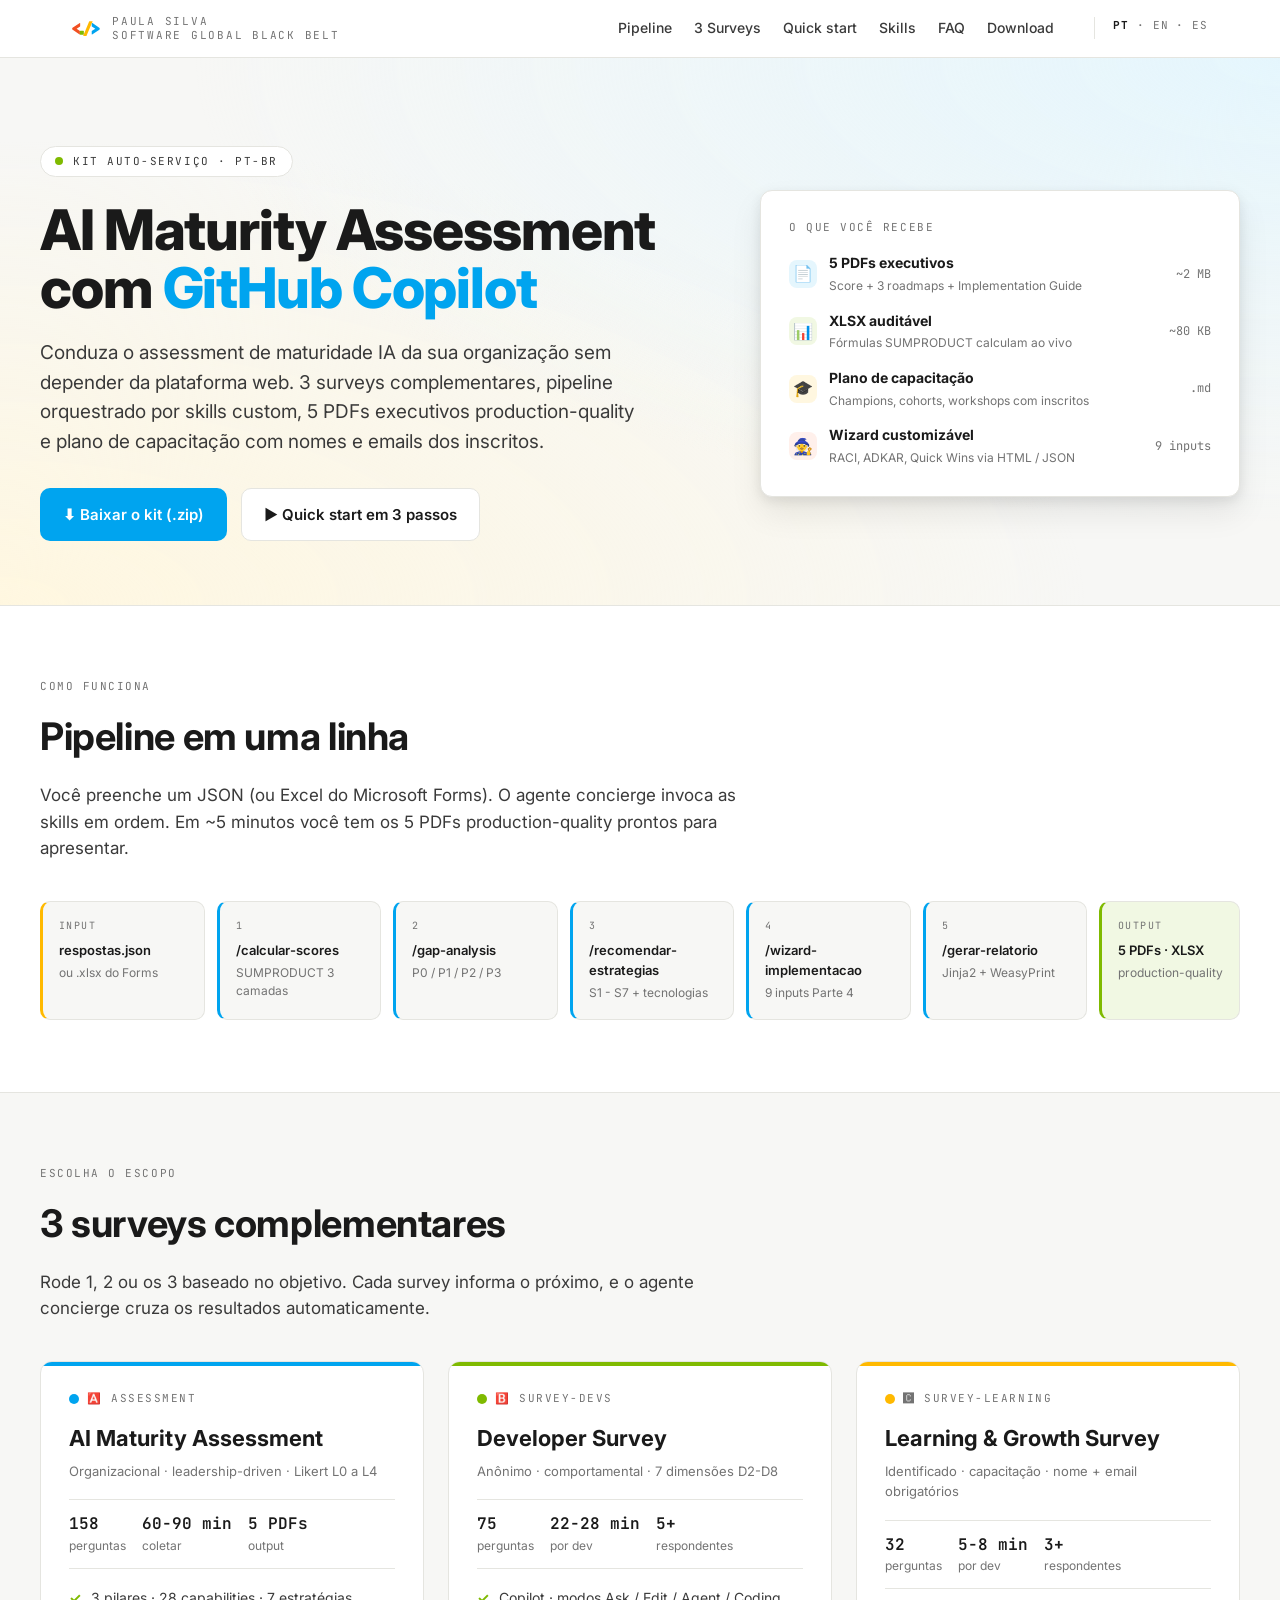
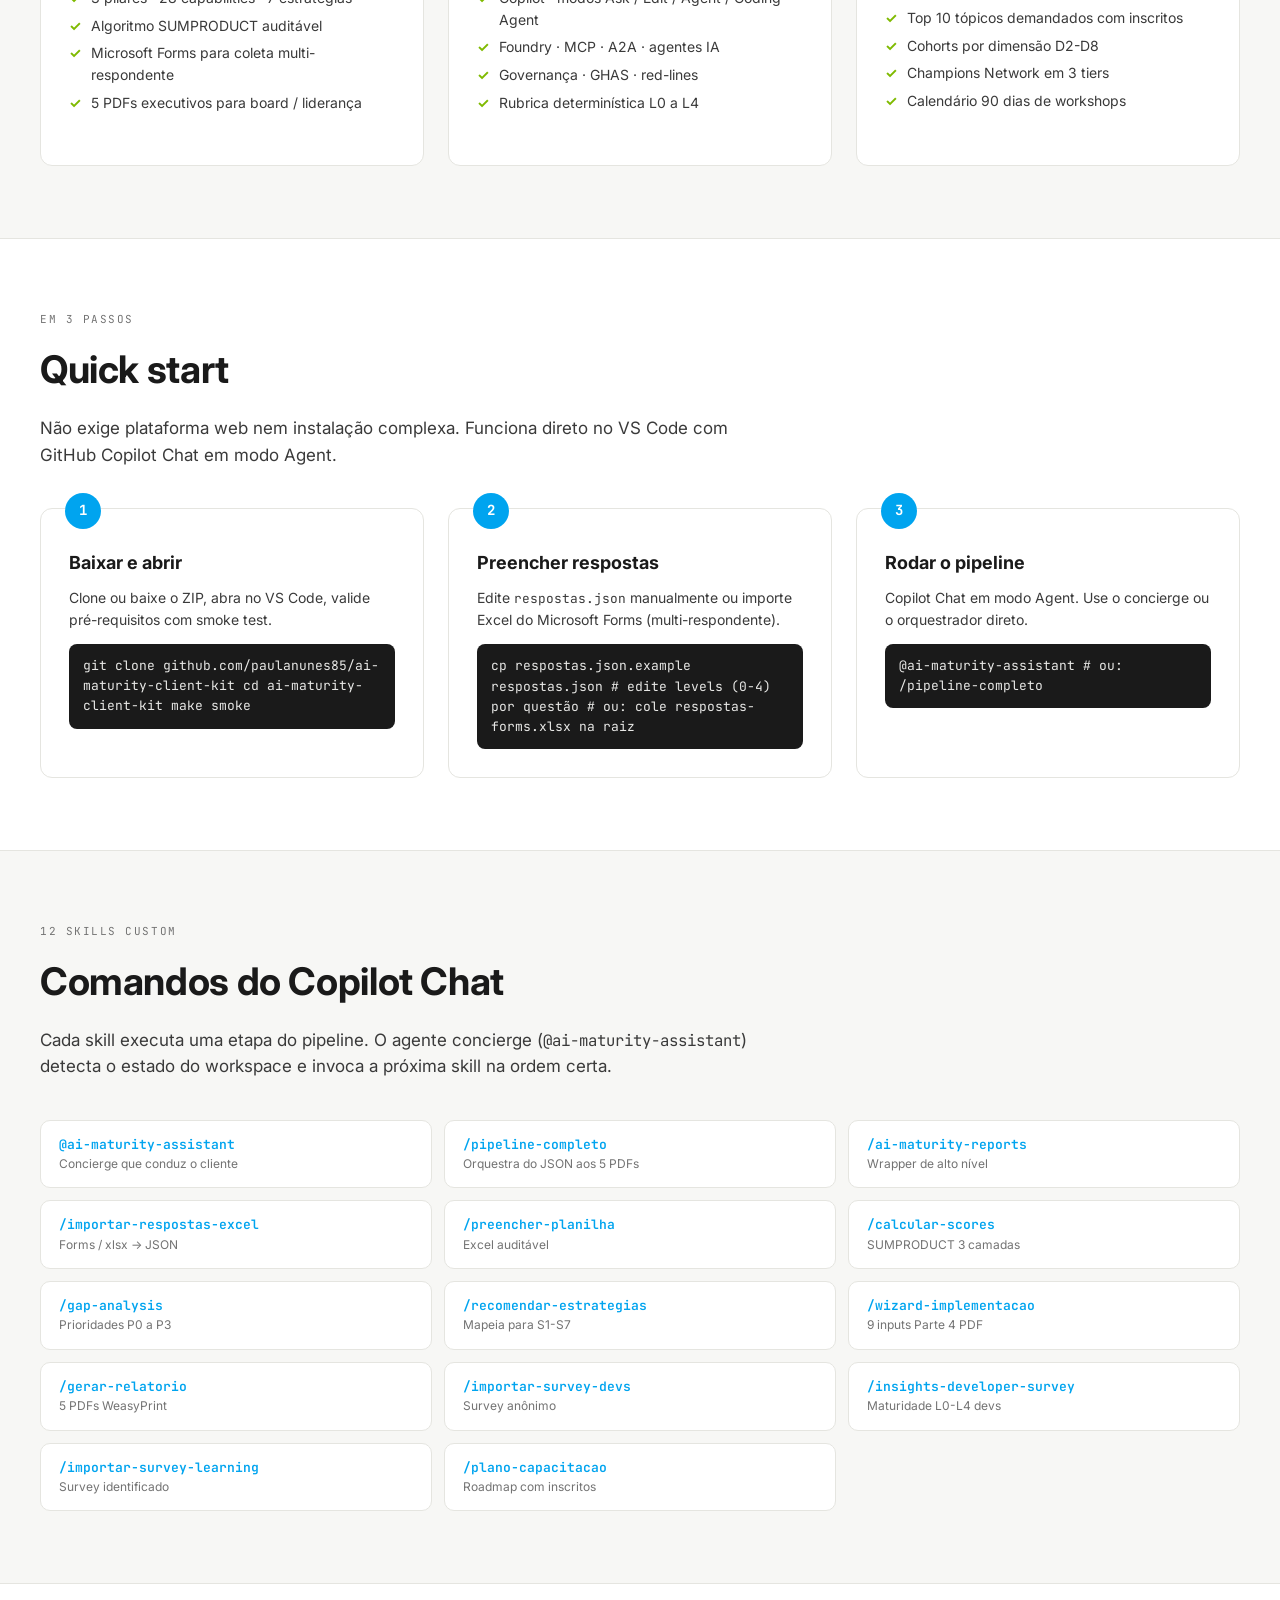
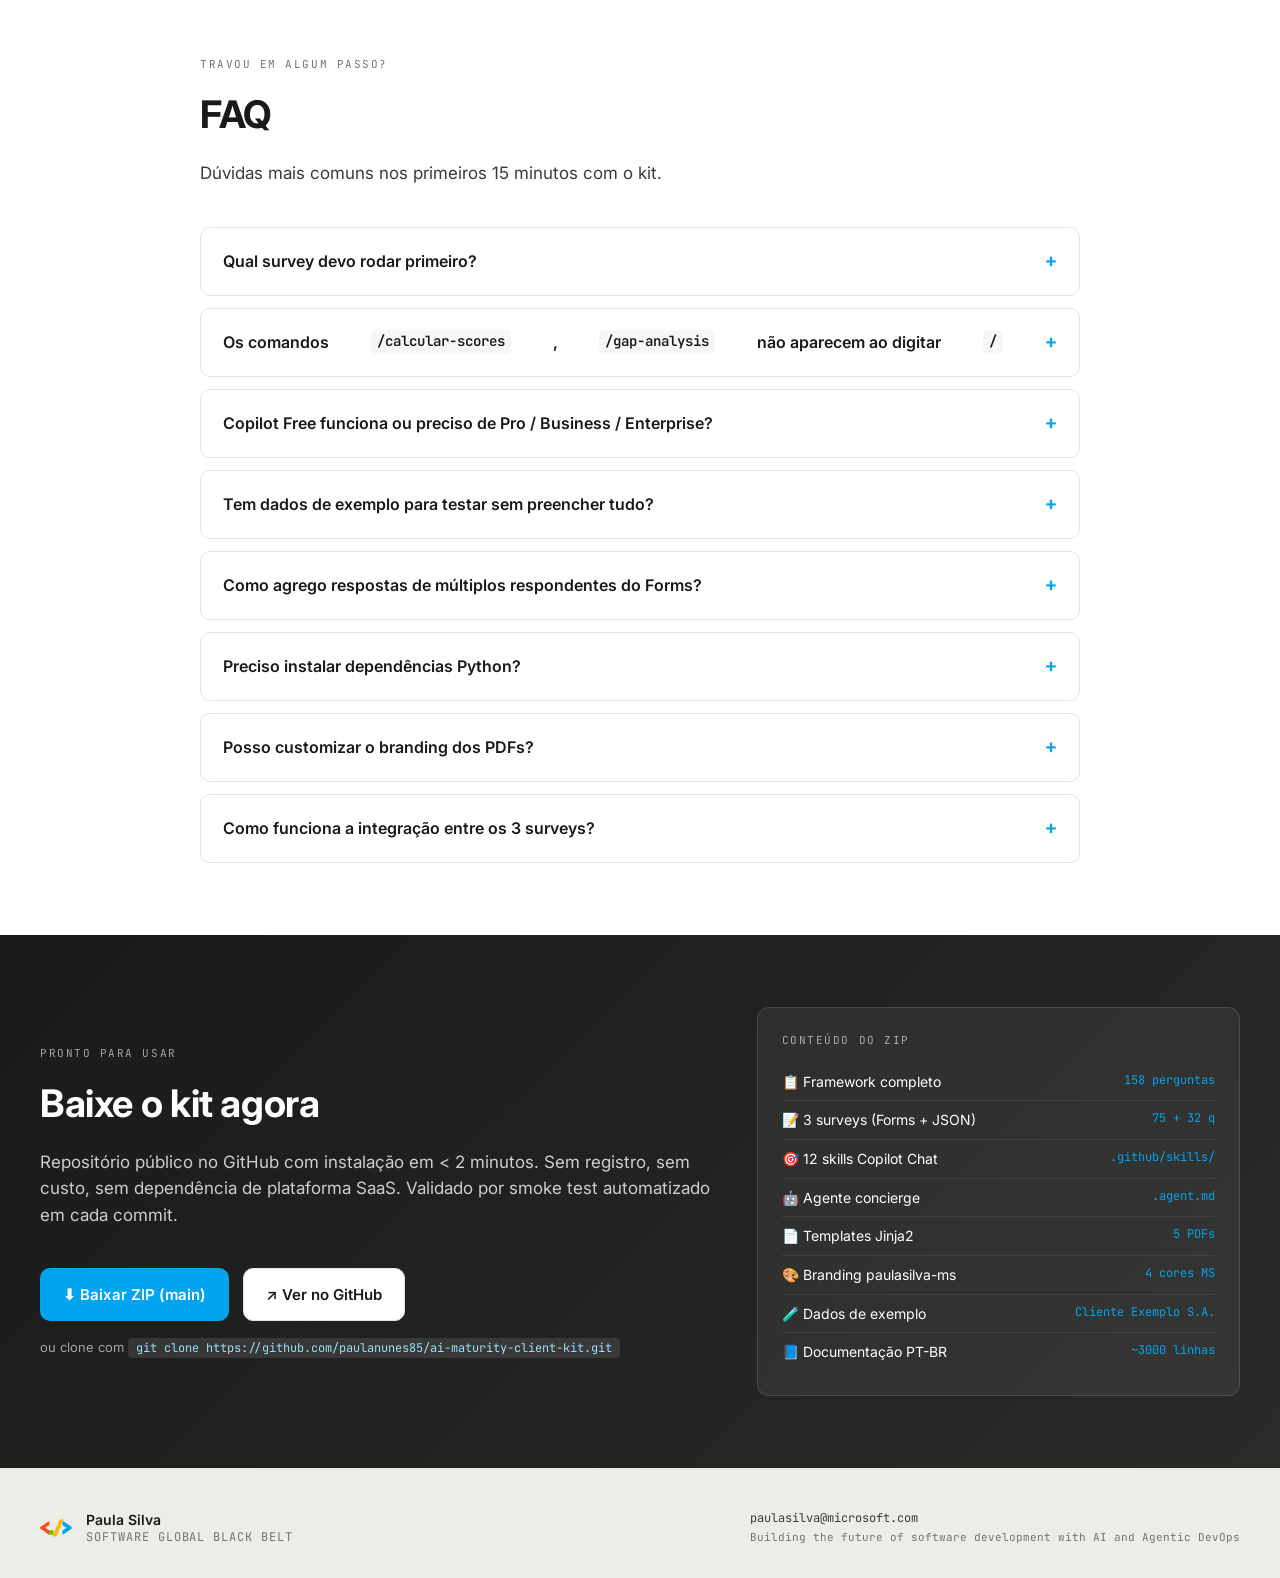
==== docs/index.html @ d25e6088 "feat(docs): add EN and ES translations of mini-site with language switcher" ====
<!DOCTYPE html>
<html lang="pt-BR">
<head>
<meta charset="UTF-8">
<meta name="viewport" content="width=device-width, initial-scale=1.0">
<title>Kit AI Maturity Assessment · Paula Silva</title>
<meta name="description" content="Kit auto-serviço para conduzir o AI Maturity Assessment com GitHub Copilot. 3 surveys complementares, 5 PDFs production-quality, plano de capacitação personalizado.">
<link rel="preconnect" href="https://fonts.googleapis.com">
<link rel="preconnect" href="https://fonts.gstatic.com" crossorigin>
<link href="https://fonts.googleapis.com/css2?family=Inter:wght@300;400;500;600;700;800;900&family=JetBrains+Mono:wght@400;500;600&display=swap" rel="stylesheet">
<link rel="stylesheet" href="styles.css">

<!-- Logo SVG for favicon (data URI) -->
<link rel="icon" type="image/svg+xml" href='data:image/svg+xml;utf8,<svg xmlns="http://www.w3.org/2000/svg" viewBox="0 0 1914 1062"><path fill="%23F25022" d="M532 131 L36 462 L13 497 L13 560 L23 582 L48 604 L521 923 L539 926 L539 699 L547 680 L314 530 L527 395 L551 371 L558 347 L558 155 L547 135 Z"/><path fill="%237FBA00" d="M551 681 L542 693 L540 700 L540 917 L546 930 L558 940 L571 943 L778 943 L788 941 L798 935 L809 910 L809 702 L807 694 L799 682 L784 674 L566 674 Z"/><path fill="%23FFB900" d="M1390 16 L1208 13 L1184 23 L1171 38 L768 1009 L768 1026 L778 1038 L957 1042 L975 1037 L995 1017 L1346 179 L1349 145 L1367 129 L1401 47 L1402 31 Z"/><path fill="%2300A4EF" d="M1369 131 L1350 149 L1349 355 L1354 369 L1385 399 L1592 528 L1373 667 L1354 688 L1349 703 L1349 907 L1361 924 L1377 926 L1871 595 L1893 563 L1894 501 L1885 477 L1863 456 L1398 142 Z"/></svg>'>
</head>
<body>

<!-- ============================ Chrome bar -->
<div class="chrome">
  <div class="chrome__inner">
    <div class="chrome__brand">
      <svg viewBox="0 0 1914 1062" xmlns="http://www.w3.org/2000/svg" role="img" aria-label="paulasilva">
        <title>paulasilva</title>
        <path fill="#F25022" d="M532 131 L36 462 L13 497 L13 560 L23 582 L48 604 L521 923 L539 926 L539 699 L547 680 L314 530 L527 395 L551 371 L558 347 L558 155 L547 135 Z"/>
        <path fill="#7FBA00" d="M551 681 L542 693 L540 700 L540 917 L546 930 L558 940 L571 943 L778 943 L788 941 L798 935 L809 910 L809 702 L807 694 L799 682 L784 674 L566 674 Z"/>
        <path fill="#FFB900" d="M1390 16 L1208 13 L1184 23 L1171 38 L768 1009 L768 1026 L778 1038 L957 1042 L975 1037 L995 1017 L1346 179 L1349 145 L1367 129 L1401 47 L1402 31 Z"/>
        <path fill="#00A4EF" d="M1369 131 L1350 149 L1349 355 L1354 369 L1385 399 L1592 528 L1373 667 L1354 688 L1349 703 L1349 907 L1361 924 L1377 926 L1871 595 L1893 563 L1894 501 L1885 477 L1863 456 L1398 142 Z"/>
      </svg>
      <div class="chrome__brand-text">
        Paula Silva<br>Software Global Black Belt
      </div>
    </div>
    <nav class="chrome__nav">
      <a href="#pipeline">Pipeline</a>
      <a href="#surveys">3 Surveys</a>
      <a href="#quickstart">Quick start</a>
      <a href="#skills">Skills</a>
      <a href="#faq">FAQ</a>
      <a href="#download">Download</a>
      <span class="chrome__lang">
        <strong>PT</strong> · <a href="en/">EN</a> · <a href="es/">ES</a>
      </span>
    </nav>
  </div>
</div>

<!-- ============================ Hero -->
<section class="hero">
  <div class="hero__inner">
    <div>
      <div class="hero__eyebrow">
        <span class="hero__eyebrow-dot"></span>
        Kit auto-serviço · PT-BR
      </div>
      <h1 class="hero__title">
        AI Maturity Assessment com <span class="accent">GitHub Copilot</span>
      </h1>
      <p class="hero__lede">
        Conduza o assessment de maturidade IA da sua organização sem depender da plataforma web.
        3 surveys complementares, pipeline orquestrado por skills custom, 5 PDFs executivos production-quality
        e plano de capacitação com nomes e emails dos inscritos.
      </p>
      <div class="hero__ctas">
        <a class="btn btn--primary" href="#download">
          ⬇ Baixar o kit (.zip)
        </a>
        <a class="btn btn--secondary" href="#quickstart">
          ▶ Quick start em 3 passos
        </a>
      </div>
    </div>

    <aside class="hero__card">
      <div class="hero__card-title">O que você recebe</div>
      <div class="hero__card-rows">
        <div class="hero__card-row">
          <div class="hero__card-icon hero__card-icon--blue">📄</div>
          <div><strong>5 PDFs executivos</strong><br><span style="color:var(--ink-3);font-size:12px">Score + 3 roadmaps + Implementation Guide</span></div>
          <span class="hero__card-num">~2 MB</span>
        </div>
        <div class="hero__card-row">
          <div class="hero__card-icon hero__card-icon--green">📊</div>
          <div><strong>XLSX auditável</strong><br><span style="color:var(--ink-3);font-size:12px">Fórmulas SUMPRODUCT calculam ao vivo</span></div>
          <span class="hero__card-num">~80 KB</span>
        </div>
        <div class="hero__card-row">
          <div class="hero__card-icon hero__card-icon--yellow">🎓</div>
          <div><strong>Plano de capacitação</strong><br><span style="color:var(--ink-3);font-size:12px">Champions, cohorts, workshops com inscritos</span></div>
          <span class="hero__card-num">.md</span>
        </div>
        <div class="hero__card-row">
          <div class="hero__card-icon hero__card-icon--red">🧙</div>
          <div><strong>Wizard customizável</strong><br><span style="color:var(--ink-3);font-size:12px">RACI, ADKAR, Quick Wins via HTML / JSON</span></div>
          <span class="hero__card-num">9 inputs</span>
        </div>
      </div>
    </aside>
  </div>
</section>

<!-- ============================ Pipeline -->
<section class="pipeline" id="pipeline">
  <div class="container">
    <div class="section__eyebrow">Como funciona</div>
    <h2 class="section__title">Pipeline em uma linha</h2>
    <p class="section__lede">
      Você preenche um JSON (ou Excel do Microsoft Forms). O agente concierge invoca as skills em ordem.
      Em ~5 minutos você tem os 5 PDFs production-quality prontos para apresentar.
    </p>
    <div class="pipeline__chain">
      <div class="pipe-step pipe-step--in">
        <div class="pipe-step__num">INPUT</div>
        <div class="pipe-step__name">respostas.json</div>
        <div class="pipe-step__hint">ou .xlsx do Forms</div>
      </div>
      <div class="pipe-step pipe-step--core">
        <div class="pipe-step__num">1</div>
        <div class="pipe-step__name">/calcular-scores</div>
        <div class="pipe-step__hint">SUMPRODUCT 3 camadas</div>
      </div>
      <div class="pipe-step pipe-step--core">
        <div class="pipe-step__num">2</div>
        <div class="pipe-step__name">/gap-analysis</div>
        <div class="pipe-step__hint">P0 / P1 / P2 / P3</div>
      </div>
      <div class="pipe-step pipe-step--core">
        <div class="pipe-step__num">3</div>
        <div class="pipe-step__name">/recomendar-estrategias</div>
        <div class="pipe-step__hint">S1 - S7 + tecnologias</div>
      </div>
      <div class="pipe-step pipe-step--core">
        <div class="pipe-step__num">4</div>
        <div class="pipe-step__name">/wizard-implementacao</div>
        <div class="pipe-step__hint">9 inputs Parte 4</div>
      </div>
      <div class="pipe-step pipe-step--core">
        <div class="pipe-step__num">5</div>
        <div class="pipe-step__name">/gerar-relatorio</div>
        <div class="pipe-step__hint">Jinja2 + WeasyPrint</div>
      </div>
      <div class="pipe-step pipe-step--out">
        <div class="pipe-step__num">OUTPUT</div>
        <div class="pipe-step__name">5 PDFs · XLSX</div>
        <div class="pipe-step__hint">production-quality</div>
      </div>
    </div>
  </div>
</section>

<!-- ============================ 3 Surveys -->
<section id="surveys">
  <div class="container">
    <div class="section__eyebrow">Escolha o escopo</div>
    <h2 class="section__title">3 surveys complementares</h2>
    <p class="section__lede">
      Rode 1, 2 ou os 3 baseado no objetivo. Cada survey informa o próximo,
      e o agente concierge cruza os resultados automaticamente.
    </p>
    <div class="cards">

      <article class="card card--a">
        <div class="card__badge"><span class="card__badge-dot"></span>🅰️ ASSESSMENT</div>
        <h3 class="card__title">AI Maturity Assessment</h3>
        <div class="card__subtitle">Organizacional · leadership-driven · Likert L0 a L4</div>
        <div class="card__meta">
          <div><strong>158</strong>perguntas</div>
          <div><strong>60-90 min</strong>coletar</div>
          <div><strong>5 PDFs</strong>output</div>
        </div>
        <ul class="card__list">
          <li>3 pilares · 28 capabilities · 7 estratégias</li>
          <li>Algoritmo SUMPRODUCT auditável</li>
          <li>Microsoft Forms para coleta multi-respondente</li>
          <li>5 PDFs executivos para board / liderança</li>
        </ul>
      </article>

      <article class="card card--b">
        <div class="card__badge"><span class="card__badge-dot"></span>🅱️ SURVEY-DEVS</div>
        <h3 class="card__title">Developer Survey</h3>
        <div class="card__subtitle">Anônimo · comportamental · 7 dimensões D2-D8</div>
        <div class="card__meta">
          <div><strong>75</strong>perguntas</div>
          <div><strong>22-28 min</strong>por dev</div>
          <div><strong>5+</strong>respondentes</div>
        </div>
        <ul class="card__list">
          <li>Copilot · modos Ask / Edit / Agent / Coding Agent</li>
          <li>Foundry · MCP · A2A · agentes IA</li>
          <li>Governança · GHAS · red-lines</li>
          <li>Rubrica determinística L0 a L4</li>
        </ul>
      </article>

      <article class="card card--c">
        <div class="card__badge"><span class="card__badge-dot"></span>🅲 SURVEY-LEARNING</div>
        <h3 class="card__title">Learning & Growth Survey</h3>
        <div class="card__subtitle">Identificado · capacitação · nome + email obrigatórios</div>
        <div class="card__meta">
          <div><strong>32</strong>perguntas</div>
          <div><strong>5-8 min</strong>por dev</div>
          <div><strong>3+</strong>respondentes</div>
        </div>
        <ul class="card__list">
          <li>Top 10 tópicos demandados com inscritos</li>
          <li>Cohorts por dimensão D2-D8</li>
          <li>Champions Network em 3 tiers</li>
          <li>Calendário 90 dias de workshops</li>
        </ul>
      </article>

    </div>
  </div>
</section>

<!-- ============================ Quick Start -->
<section id="quickstart" style="background: var(--paper); border-top: 1px solid var(--rule); border-bottom: 1px solid var(--rule);">
  <div class="container">
    <div class="section__eyebrow">Em 3 passos</div>
    <h2 class="section__title">Quick start</h2>
    <p class="section__lede">
      Não exige plataforma web nem instalação complexa. Funciona direto no VS Code com GitHub Copilot Chat em modo Agent.
    </p>
    <div class="steps">
      <div class="step">
        <div class="step__num">1</div>
        <h3 class="step__title">Baixar e abrir</h3>
        <p class="step__body">Clone ou baixe o ZIP, abra no VS Code, valide pré-requisitos com smoke test.</p>
        <code class="step__cmd">git clone github.com/paulanunes85/ai-maturity-client-kit
cd ai-maturity-client-kit
make smoke</code>
      </div>
      <div class="step">
        <div class="step__num">2</div>
        <h3 class="step__title">Preencher respostas</h3>
        <p class="step__body">Edite <code>respostas.json</code> manualmente ou importe Excel do Microsoft Forms (multi-respondente).</p>
        <code class="step__cmd">cp respostas.json.example respostas.json
# edite levels (0-4) por questão
# ou: cole respostas-forms.xlsx na raiz</code>
      </div>
      <div class="step">
        <div class="step__num">3</div>
        <h3 class="step__title">Rodar o pipeline</h3>
        <p class="step__body">Copilot Chat em modo Agent. Use o concierge ou o orquestrador direto.</p>
        <code class="step__cmd">@ai-maturity-assistant
# ou:
/pipeline-completo</code>
      </div>
    </div>
  </div>
</section>

<!-- ============================ Skills -->
<section id="skills">
  <div class="container">
    <div class="section__eyebrow">12 skills custom</div>
    <h2 class="section__title">Comandos do Copilot Chat</h2>
    <p class="section__lede">
      Cada skill executa uma etapa do pipeline. O agente concierge (<code>@ai-maturity-assistant</code>)
      detecta o estado do workspace e invoca a próxima skill na ordem certa.
    </p>
    <div class="skills-grid">
      <div class="skill-pill"><div><div class="skill-pill__cmd">@ai-maturity-assistant</div><div class="skill-pill__desc">Concierge que conduz o cliente</div></div></div>
      <div class="skill-pill"><div><div class="skill-pill__cmd">/pipeline-completo</div><div class="skill-pill__desc">Orquestra do JSON aos 5 PDFs</div></div></div>
      <div class="skill-pill"><div><div class="skill-pill__cmd">/ai-maturity-reports</div><div class="skill-pill__desc">Wrapper de alto nível</div></div></div>
      <div class="skill-pill"><div><div class="skill-pill__cmd">/importar-respostas-excel</div><div class="skill-pill__desc">Forms / xlsx → JSON</div></div></div>
      <div class="skill-pill"><div><div class="skill-pill__cmd">/preencher-planilha</div><div class="skill-pill__desc">Excel auditável</div></div></div>
      <div class="skill-pill"><div><div class="skill-pill__cmd">/calcular-scores</div><div class="skill-pill__desc">SUMPRODUCT 3 camadas</div></div></div>
      <div class="skill-pill"><div><div class="skill-pill__cmd">/gap-analysis</div><div class="skill-pill__desc">Prioridades P0 a P3</div></div></div>
      <div class="skill-pill"><div><div class="skill-pill__cmd">/recomendar-estrategias</div><div class="skill-pill__desc">Mapeia para S1-S7</div></div></div>
      <div class="skill-pill"><div><div class="skill-pill__cmd">/wizard-implementacao</div><div class="skill-pill__desc">9 inputs Parte 4 PDF</div></div></div>
      <div class="skill-pill"><div><div class="skill-pill__cmd">/gerar-relatorio</div><div class="skill-pill__desc">5 PDFs WeasyPrint</div></div></div>
      <div class="skill-pill"><div><div class="skill-pill__cmd">/importar-survey-devs</div><div class="skill-pill__desc">Survey anônimo</div></div></div>
      <div class="skill-pill"><div><div class="skill-pill__cmd">/insights-developer-survey</div><div class="skill-pill__desc">Maturidade L0-L4 devs</div></div></div>
      <div class="skill-pill"><div><div class="skill-pill__cmd">/importar-survey-learning</div><div class="skill-pill__desc">Survey identificado</div></div></div>
      <div class="skill-pill"><div><div class="skill-pill__cmd">/plano-capacitacao</div><div class="skill-pill__desc">Roadmap com inscritos</div></div></div>
    </div>
  </div>
</section>

<!-- ============================ FAQ -->
<section id="faq" style="background: var(--paper); border-top: 1px solid var(--rule);">
  <div class="container" style="max-width: 880px;">
    <div class="section__eyebrow">Travou em algum passo?</div>
    <h2 class="section__title">FAQ</h2>
    <p class="section__lede">Dúvidas mais comuns nos primeiros 15 minutos com o kit.</p>
    <div class="faq">

      <details class="faq__item">
        <summary>Qual survey devo rodar primeiro?</summary>
        <p>Para consultoria séria, rode os 3 nessa ordem: <strong>Developer Survey</strong> (anônimo) → <strong>Learning Survey</strong> (identificado) → <strong>Assessment principal</strong> (liderança avalia informada). Para baseline rápido apenas do board, rode só o Assessment principal. O agente <code>@ai-maturity-assistant</code> te guia na escolha.</p>
      </details>

      <details class="faq__item">
        <summary>Os comandos <code>/calcular-scores</code>, <code>/gap-analysis</code> não aparecem ao digitar <code>/</code></summary>
        <p>Copilot Chat precisa estar em <strong>modo Agent</strong>. Clique no dropdown ao lado do ícone do Copilot e escolha <strong>Agent</strong>. Se ainda não aparecer, recarregue a janela do VS Code (<code>Cmd/Ctrl+Shift+P</code> → "Developer: Reload Window").</p>
      </details>

      <details class="faq__item">
        <summary>Copilot Free funciona ou preciso de Pro / Business / Enterprise?</summary>
        <p>Skills custom funcionam no Free com limites de mensagens. Para o fluxo completo (158 perguntas + 5 PDFs + cross-survey) recomendamos <strong>Copilot Pro, Business ou Enterprise</strong>. Confirme com sua org se há restrições de skills custom em planos enterprise.</p>
      </details>

      <details class="faq__item">
        <summary>Tem dados de exemplo para testar sem preencher tudo?</summary>
        <p>Sim. O kit vem com <code>respostas.json.example</code> (Cliente Exemplo S.A., 46 respostas mockadas) e respondentes mock para os 2 surveys. Rode <code>cp respostas.json.example respostas.json</code> e depois <code>/pipeline-completo</code> para ver o output completo em ~3 minutos.</p>
      </details>

      <details class="faq__item">
        <summary>Como agrego respostas de múltiplos respondentes do Forms?</summary>
        <p>A skill <code>/importar-respostas-excel</code> faz <strong>média automática</strong> por questão quando o Excel tem múltiplas linhas. Mesmo comportamento da plataforma web. Mínimo recomendado: 3 respondentes para o assessment principal, 5 para o Developer Survey.</p>
      </details>

      <details class="faq__item">
        <summary>Preciso instalar dependências Python?</summary>
        <p>Sim, apenas 3: <code>jinja2</code>, <code>weasyprint</code> e <code>openpyxl</code>. Rode <code>make install-deps</code> ou <code>pip install jinja2 weasyprint openpyxl</code>. No macOS o WeasyPrint precisa de <code>brew install pango</code>; no Linux/WSL, do pacote <code>libpango-1.0-0</code>.</p>
      </details>

      <details class="faq__item">
        <summary>Posso customizar o branding dos PDFs?</summary>
        <p>O kit usa a identidade <strong>paulasilva-ms</strong> (paleta Microsoft 4 cores). Para customizar: edite <code>relatorios/scripts/branding.py</code> com suas constantes (cor primária, autor, contato, tagline) e re-renderize. Os 5 templates Jinja2 em <code>relatorios/templates/</code> consomem essas variáveis automaticamente.</p>
      </details>

      <details class="faq__item">
        <summary>Como funciona a integração entre os 3 surveys?</summary>
        <p>Cada survey output alimenta o próximo: o <strong>Learning Survey</strong> gera um plano que o <strong>wizard auto-fill (modo D)</strong> usa para popular 6 dos 9 inputs do Implementation Guide. O <strong>Developer Survey</strong> calcula maturidade real por dimensão, que pode ser cruzada com a maturidade declarada da liderança no PDF de Score Justification.</p>
      </details>

    </div>
  </div>
</section>

<!-- ============================ Download -->
<section class="download" id="download">
  <div class="container">
    <div class="download__inner">
      <div>
        <div class="section__eyebrow">Pronto para usar</div>
        <h2 class="section__title">Baixe o kit agora</h2>
        <p class="section__lede">
          Repositório público no GitHub com instalação em &lt; 2 minutos. Sem registro, sem custo,
          sem dependência de plataforma SaaS. Validado por smoke test automatizado em cada commit.
        </p>
        <div class="download__cta">
          <a class="btn btn--primary" href="https://github.com/paulanunes85/ai-maturity-client-kit/archive/refs/heads/main.zip">
            ⬇ Baixar ZIP (main)
          </a>
          <a class="btn btn--secondary" href="https://github.com/paulanunes85/ai-maturity-client-kit" style="margin-left: 10px;">
            ↗ Ver no GitHub
          </a>
        </div>
        <p class="download__hint">
          ou clone com <code style="background:rgba(255,255,255,0.1);padding:2px 8px;border-radius:4px;color:#9adfff">git clone https://github.com/paulanunes85/ai-maturity-client-kit.git</code>
        </p>
      </div>

      <div class="download__panel">
        <div class="download__panel-title">Conteúdo do ZIP</div>
        <ul>
          <li>📋 Framework completo<code>158 perguntas</code></li>
          <li>📝 3 surveys (Forms + JSON)<code>75 + 32 q</code></li>
          <li>🎯 12 skills Copilot Chat<code>.github/skills/</code></li>
          <li>🤖 Agente concierge<code>.agent.md</code></li>
          <li>📄 Templates Jinja2<code>5 PDFs</code></li>
          <li>🎨 Branding paulasilva-ms<code>4 cores MS</code></li>
          <li>🧪 Dados de exemplo<code>Cliente Exemplo S.A.</code></li>
          <li>📘 Documentação PT-BR<code>~3000 linhas</code></li>
        </ul>
      </div>
    </div>
  </div>
</section>

<!-- ============================ Footer -->
<footer class="footer">
  <div class="footer__inner">
    <div class="footer__sig">
      <svg viewBox="0 0 1914 1062" xmlns="http://www.w3.org/2000/svg">
        <path fill="#F25022" d="M532 131 L36 462 L13 497 L13 560 L23 582 L48 604 L521 923 L539 926 L539 699 L547 680 L314 530 L527 395 L551 371 L558 347 L558 155 L547 135 Z"/>
        <path fill="#7FBA00" d="M551 681 L542 693 L540 700 L540 917 L546 930 L558 940 L571 943 L778 943 L788 941 L798 935 L809 910 L809 702 L807 694 L799 682 L784 674 L566 674 Z"/>
        <path fill="#FFB900" d="M1390 16 L1208 13 L1184 23 L1171 38 L768 1009 L768 1026 L778 1038 L957 1042 L975 1037 L995 1017 L1346 179 L1349 145 L1367 129 L1401 47 L1402 31 Z"/>
        <path fill="#00A4EF" d="M1369 131 L1350 149 L1349 355 L1354 369 L1385 399 L1592 528 L1373 667 L1354 688 L1349 703 L1349 907 L1361 924 L1377 926 L1871 595 L1893 563 L1894 501 L1885 477 L1863 456 L1398 142 Z"/>
      </svg>
      <div class="footer__sig-text">
        <div class="footer__sig-name">Paula Silva</div>
        <div class="footer__sig-role">Software Global Black Belt</div>
      </div>
    </div>
    <div class="footer__contact">
      <a href="mailto:paulasilva@microsoft.com">paulasilva@microsoft.com</a><br>
      <span style="font-size:11px">Building the future of software development with AI and Agentic DevOps</span>
    </div>
  </div>
</footer>

</body>
</html>
---- docs/styles.css ----
/* ============================================================
   Mini-site do Kit AI Maturity Assessment
   Identidade visual paulasilva-ms (Microsoft 4-color palette)
   ============================================================ */

:root {
  /* Microsoft logo palette */
  --c-red:    #F25022;
  --c-green:  #7FBA00;
  --c-blue:   #00A4EF;
  --c-yellow: #FFB900;

  --c-red-50:    #FFF0EB;
  --c-green-50:  #F1F8E3;
  --c-blue-50:   #E5F6FD;
  --c-yellow-50: #FFF7E0;

  /* Neutrals */
  --ink:    #1A1A1A;
  --ink-2:  #3A3A3A;
  --ink-3:  #737373;
  --paper:  #FFFFFF;
  --bg:     #F7F7F5;
  --bg-alt: #ECECE8;
  --rule:   #E5E5E0;

  --font-sans: 'Inter', -apple-system, BlinkMacSystemFont, Helvetica, sans-serif;
  --font-mono: 'JetBrains Mono', ui-monospace, SFMono-Regular, Menlo, monospace;

  --radius: 12px;
  --shadow: 0 1px 3px rgba(0,0,0,0.06), 0 4px 16px rgba(0,0,0,0.05);
  --shadow-lg: 0 4px 12px rgba(0,0,0,0.08), 0 16px 32px rgba(0,0,0,0.08);
}

@media (prefers-color-scheme: dark) {
  :root {
    --ink:    #F0F0F0;
    --ink-2:  #C7C7C2;
    --ink-3:  #A8A8A4;
    --paper:  #1C1C1A;
    --bg:     #141414;
    --bg-alt: #242420;
    --rule:   #2E2E2A;
  }
}

* { box-sizing: border-box; margin: 0; padding: 0; }

html { scroll-behavior: smooth; }

body {
  font-family: var(--font-sans);
  font-size: 16px;
  line-height: 1.55;
  color: var(--ink);
  background: var(--bg);
  -webkit-font-smoothing: antialiased;
}

a {
  color: var(--c-blue);
  text-decoration: none;
  transition: color 0.15s;
}
a:hover { color: var(--ink); }

code, pre {
  font-family: var(--font-mono);
  font-size: 0.92em;
}

/* ================================ Chrome bar */
.chrome {
  position: sticky;
  top: 0;
  z-index: 50;
  background: rgba(255,255,255,0.92);
  backdrop-filter: saturate(180%) blur(12px);
  -webkit-backdrop-filter: saturate(180%) blur(12px);
  border-bottom: 1px solid var(--rule);
}
@media (prefers-color-scheme: dark) {
  .chrome { background: rgba(28,28,26,0.92); }
}

.chrome__inner {
  max-width: 1200px;
  margin: 0 auto;
  padding: 14px 32px;
  display: flex;
  align-items: center;
  gap: 24px;
}

.chrome__brand {
  display: flex;
  align-items: center;
  gap: 12px;
}
.chrome__brand svg { width: 28px; height: auto; flex-shrink: 0; }
.chrome__brand-text {
  font-family: var(--font-mono);
  font-size: 11px;
  letter-spacing: 0.16em;
  text-transform: uppercase;
  color: var(--ink-3);
  line-height: 1.3;
}

.chrome__nav {
  margin-left: auto;
  display: flex;
  gap: 22px;
  font-size: 14px;
  font-weight: 500;
}
.chrome__nav a {
  color: var(--ink-2);
}
.chrome__nav a:hover { color: var(--c-blue); }

.chrome__lang {
  margin-left: 18px;
  padding-left: 18px;
  border-left: 1px solid var(--rule);
  font-family: var(--font-mono);
  font-size: 11px;
  letter-spacing: 0.08em;
  color: var(--ink-3);
}
.chrome__lang strong { color: var(--ink); font-weight: 700; }
.chrome__lang a { color: var(--ink-3); font-weight: 400; }
.chrome__lang a:hover { color: var(--c-blue); }

@media (max-width: 720px) {
  .chrome__nav { display: none; }
  .chrome__brand-text { font-size: 10px; }
}

/* ================================ Hero */
.hero {
  padding: 88px 32px 64px;
  background: radial-gradient(ellipse at top right, var(--c-blue-50) 0%, transparent 60%),
              radial-gradient(ellipse at bottom left, var(--c-yellow-50) 0%, transparent 60%),
              var(--bg);
}
.hero__inner {
  max-width: 1200px;
  margin: 0 auto;
  display: grid;
  grid-template-columns: 1.4fr 1fr;
  gap: 48px;
  align-items: center;
}
@media (max-width: 900px) {
  .hero__inner { grid-template-columns: 1fr; gap: 32px; }
  .hero { padding: 48px 24px 40px; }
}

.hero__eyebrow {
  display: inline-flex;
  align-items: center;
  gap: 10px;
  padding: 6px 14px;
  border-radius: 999px;
  background: var(--paper);
  border: 1px solid var(--rule);
  font-family: var(--font-mono);
  font-size: 11px;
  letter-spacing: 0.14em;
  text-transform: uppercase;
  color: var(--ink-2);
  margin-bottom: 24px;
}
.hero__eyebrow-dot {
  width: 8px; height: 8px; border-radius: 50%;
  background: var(--c-green);
}

.hero__title {
  font-size: clamp(34px, 5vw, 56px);
  font-weight: 800;
  line-height: 1.05;
  letter-spacing: -0.02em;
  margin-bottom: 20px;
}
.hero__title .accent { color: var(--c-blue); }

.hero__lede {
  font-size: 19px;
  line-height: 1.55;
  color: var(--ink-2);
  margin-bottom: 32px;
  max-width: 600px;
}

.hero__ctas { display: flex; gap: 14px; flex-wrap: wrap; }

.btn {
  display: inline-flex;
  align-items: center;
  gap: 10px;
  padding: 14px 22px;
  border-radius: 10px;
  font-weight: 600;
  font-size: 15px;
  border: 1px solid transparent;
  cursor: pointer;
  transition: transform 0.12s, box-shadow 0.12s;
  text-decoration: none;
}
.btn:hover { transform: translateY(-1px); box-shadow: var(--shadow); }
.btn--primary {
  background: var(--c-blue);
  color: white;
}
.btn--primary:hover { background: var(--ink); color: white; }
.btn--secondary {
  background: var(--paper);
  color: var(--ink);
  border-color: var(--rule);
}
.btn--secondary:hover { color: var(--c-blue); }

.hero__card {
  background: var(--paper);
  border: 1px solid var(--rule);
  border-radius: var(--radius);
  padding: 28px;
  box-shadow: var(--shadow-lg);
}
.hero__card-title {
  font-family: var(--font-mono);
  font-size: 11px;
  letter-spacing: 0.14em;
  text-transform: uppercase;
  color: var(--ink-3);
  margin-bottom: 16px;
}
.hero__card-rows { display: grid; gap: 14px; }
.hero__card-row {
  display: grid;
  grid-template-columns: 28px 1fr auto;
  align-items: center;
  gap: 12px;
  font-size: 14px;
}
.hero__card-icon {
  width: 28px; height: 28px;
  display: grid; place-items: center;
  border-radius: 8px;
  font-size: 16px;
  background: var(--bg);
}
.hero__card-icon--blue   { background: var(--c-blue-50); }
.hero__card-icon--green  { background: var(--c-green-50); }
.hero__card-icon--yellow { background: var(--c-yellow-50); }
.hero__card-icon--red    { background: var(--c-red-50); }
.hero__card-num {
  font-family: var(--font-mono);
  color: var(--ink-3);
  font-size: 12px;
}

/* ================================ Sections */
section { padding: 72px 32px; }
@media (max-width: 720px) { section { padding: 48px 20px; } }

.container { max-width: 1200px; margin: 0 auto; }

.section__eyebrow {
  font-family: var(--font-mono);
  font-size: 11px;
  letter-spacing: 0.14em;
  text-transform: uppercase;
  color: var(--ink-3);
  margin-bottom: 12px;
}
.section__title {
  font-size: clamp(28px, 3.5vw, 38px);
  font-weight: 700;
  letter-spacing: -0.01em;
  margin-bottom: 16px;
}
.section__lede {
  font-size: 17px;
  color: var(--ink-2);
  max-width: 720px;
  margin-bottom: 40px;
}

/* ================================ Pipeline */
.pipeline {
  background: var(--paper);
  border-top: 1px solid var(--rule);
  border-bottom: 1px solid var(--rule);
}
.pipeline__chain {
  display: grid;
  grid-template-columns: repeat(6, 1fr) auto;
  gap: 12px;
  align-items: stretch;
  margin-top: 28px;
}
@media (max-width: 900px) {
  .pipeline__chain { grid-template-columns: 1fr 1fr; }
}
.pipe-step {
  background: var(--bg);
  border: 1px solid var(--rule);
  border-radius: 10px;
  padding: 16px;
  position: relative;
  font-size: 13px;
}
.pipe-step__num {
  font-family: var(--font-mono);
  font-size: 10px;
  letter-spacing: 0.14em;
  color: var(--ink-3);
  margin-bottom: 6px;
}
.pipe-step__name { font-weight: 600; color: var(--ink); margin-bottom: 4px; }
.pipe-step__hint { color: var(--ink-3); font-size: 12px; }
.pipe-step--in    { border-left: 3px solid var(--c-yellow); }
.pipe-step--out   { border-left: 3px solid var(--c-green); background: var(--c-green-50); }
.pipe-step--core  { border-left: 3px solid var(--c-blue); }

/* ================================ Cards (3 surveys) */
.cards {
  display: grid;
  grid-template-columns: repeat(3, 1fr);
  gap: 24px;
}
@media (max-width: 900px) { .cards { grid-template-columns: 1fr; } }

.card {
  background: var(--paper);
  border: 1px solid var(--rule);
  border-radius: var(--radius);
  padding: 28px;
  display: flex;
  flex-direction: column;
  position: relative;
  overflow: hidden;
}
.card::before {
  content: '';
  position: absolute;
  top: 0; left: 0; right: 0;
  height: 4px;
}
.card--a::before { background: var(--c-blue); }
.card--b::before { background: var(--c-green); }
.card--c::before { background: var(--c-yellow); }

.card__badge {
  display: inline-flex;
  align-items: center;
  gap: 8px;
  font-family: var(--font-mono);
  font-size: 11px;
  letter-spacing: 0.14em;
  text-transform: uppercase;
  color: var(--ink-3);
  margin-bottom: 14px;
}
.card__badge-dot {
  width: 10px; height: 10px; border-radius: 50%;
}
.card--a .card__badge-dot { background: var(--c-blue); }
.card--b .card__badge-dot { background: var(--c-green); }
.card--c .card__badge-dot { background: var(--c-yellow); }

.card__title {
  font-size: 22px;
  font-weight: 700;
  margin-bottom: 6px;
}
.card__subtitle {
  font-size: 13px;
  color: var(--ink-3);
  margin-bottom: 18px;
}
.card__meta {
  display: flex;
  gap: 16px;
  flex-wrap: wrap;
  font-size: 12px;
  color: var(--ink-3);
  padding: 12px 0;
  border-top: 1px solid var(--rule);
  border-bottom: 1px solid var(--rule);
  margin-bottom: 18px;
}
.card__meta strong { color: var(--ink); display: block; font-size: 16px; font-family: var(--font-mono); font-weight: 600; }
.card__list { font-size: 14px; color: var(--ink-2); margin-bottom: 18px; flex: 1; }
.card__list li { margin-bottom: 6px; padding-left: 22px; position: relative; list-style: none; }
.card__list li::before {
  content: '✓';
  position: absolute;
  left: 0; top: 0;
  color: var(--c-green);
  font-weight: 700;
}

/* ================================ Steps (Quick Start) */
.steps {
  display: grid;
  grid-template-columns: repeat(3, 1fr);
  gap: 24px;
  counter-reset: step;
}
@media (max-width: 900px) { .steps { grid-template-columns: 1fr; } }

.step {
  background: var(--paper);
  border: 1px solid var(--rule);
  border-radius: var(--radius);
  padding: 28px;
  position: relative;
}
.step__num {
  position: absolute;
  top: -16px; left: 24px;
  width: 36px; height: 36px;
  background: var(--c-blue);
  color: white;
  border-radius: 50%;
  display: grid;
  place-items: center;
  font-weight: 700;
  font-family: var(--font-mono);
  font-size: 14px;
}
.step__title {
  font-size: 18px;
  font-weight: 700;
  margin-bottom: 10px;
  margin-top: 12px;
}
.step__body { font-size: 14px; color: var(--ink-2); margin-bottom: 14px; }
.step__cmd {
  display: block;
  background: var(--ink);
  color: #e8e8e6;
  font-family: var(--font-mono);
  font-size: 13px;
  padding: 12px 14px;
  border-radius: 8px;
  overflow-x: auto;
}

/* ================================ Skills grid */
.skills-grid {
  display: grid;
  grid-template-columns: repeat(3, 1fr);
  gap: 12px;
}
@media (max-width: 720px) { .skills-grid { grid-template-columns: 1fr; } }

.skill-pill {
  background: var(--paper);
  border: 1px solid var(--rule);
  border-radius: 10px;
  padding: 14px 18px;
  display: flex;
  align-items: center;
  gap: 12px;
  font-size: 14px;
}
.skill-pill__cmd {
  font-family: var(--font-mono);
  color: var(--c-blue);
  font-weight: 600;
  font-size: 13px;
}
.skill-pill__desc { color: var(--ink-3); font-size: 12px; }

/* ================================ FAQ */
.faq { display: grid; gap: 12px; }
.faq__item {
  background: var(--paper);
  border: 1px solid var(--rule);
  border-radius: 10px;
  padding: 18px 22px;
}
.faq__item summary {
  cursor: pointer;
  font-weight: 600;
  color: var(--ink);
  list-style: none;
  display: flex;
  align-items: center;
  justify-content: space-between;
  gap: 16px;
}
.faq__item summary::after {
  content: '+';
  font-family: var(--font-mono);
  font-size: 20px;
  color: var(--c-blue);
  transition: transform 0.2s;
}
.faq__item[open] summary::after { content: '−'; }
.faq__item p {
  margin-top: 12px;
  color: var(--ink-2);
  font-size: 14.5px;
  line-height: 1.6;
}
.faq__item code {
  background: var(--bg);
  padding: 1px 6px;
  border-radius: 4px;
  font-size: 0.88em;
}

/* ================================ Download CTA */
.download {
  background: linear-gradient(135deg, var(--ink) 0%, #2a2a28 100%);
  color: white;
}
.download .section__eyebrow { color: rgba(255,255,255,0.6); }
.download .section__title { color: white; }
.download .section__lede { color: rgba(255,255,255,0.78); }

.download__inner {
  display: grid;
  grid-template-columns: 1.4fr 1fr;
  gap: 40px;
  align-items: center;
}
@media (max-width: 900px) { .download__inner { grid-template-columns: 1fr; } }

.download__cta .btn--primary { background: var(--c-blue); }
.download__cta .btn--primary:hover { background: var(--c-green); color: white; }
.download__hint {
  margin-top: 16px;
  font-size: 13px;
  color: rgba(255,255,255,0.6);
}

.download__panel {
  background: rgba(255,255,255,0.06);
  border: 1px solid rgba(255,255,255,0.12);
  border-radius: var(--radius);
  padding: 24px;
}
.download__panel-title {
  font-family: var(--font-mono);
  font-size: 11px;
  letter-spacing: 0.14em;
  text-transform: uppercase;
  color: rgba(255,255,255,0.6);
  margin-bottom: 14px;
}
.download__panel ul { list-style: none; }
.download__panel li {
  padding: 8px 0;
  border-bottom: 1px solid rgba(255,255,255,0.08);
  font-size: 14px;
  display: flex;
  justify-content: space-between;
  gap: 12px;
}
.download__panel li:last-child { border-bottom: 0; }
.download__panel code {
  color: var(--c-blue);
  font-size: 12px;
  background: transparent;
}

/* ================================ Footer */
.footer {
  background: var(--bg-alt);
  border-top: 1px solid var(--rule);
  padding: 40px 32px 32px;
  font-size: 14px;
}
.footer__inner {
  max-width: 1200px;
  margin: 0 auto;
  display: grid;
  grid-template-columns: 1fr auto;
  gap: 24px;
  align-items: center;
}
@media (max-width: 720px) {
  .footer__inner { grid-template-columns: 1fr; text-align: center; }
}
.footer__sig {
  display: flex;
  align-items: center;
  gap: 14px;
}
.footer__sig svg { width: 32px; height: auto; }
.footer__sig-text { line-height: 1.4; }
.footer__sig-name { font-weight: 600; color: var(--ink); }
.footer__sig-role { font-size: 12px; color: var(--ink-3); font-family: var(--font-mono); letter-spacing: 0.08em; text-transform: uppercase; }
.footer__contact { color: var(--ink-3); font-family: var(--font-mono); font-size: 12px; }
.footer__contact a { color: var(--ink-2); }
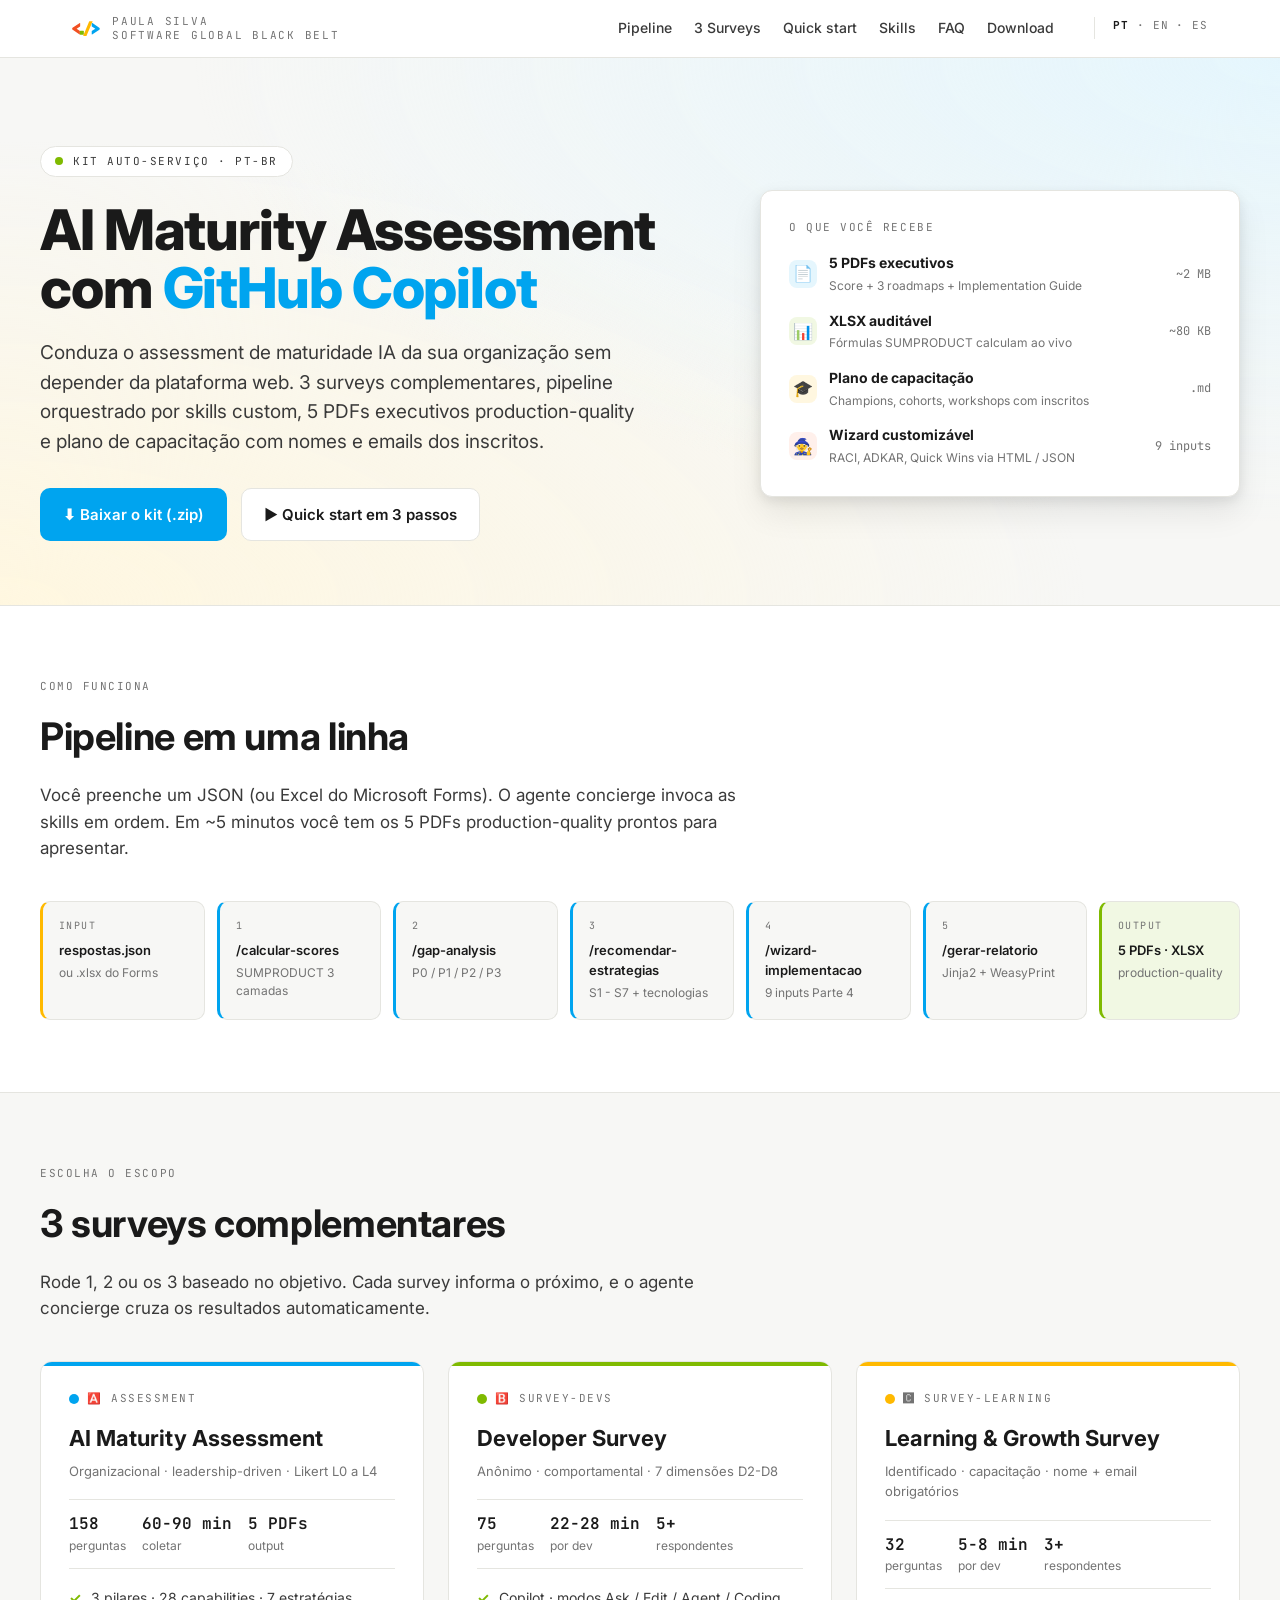
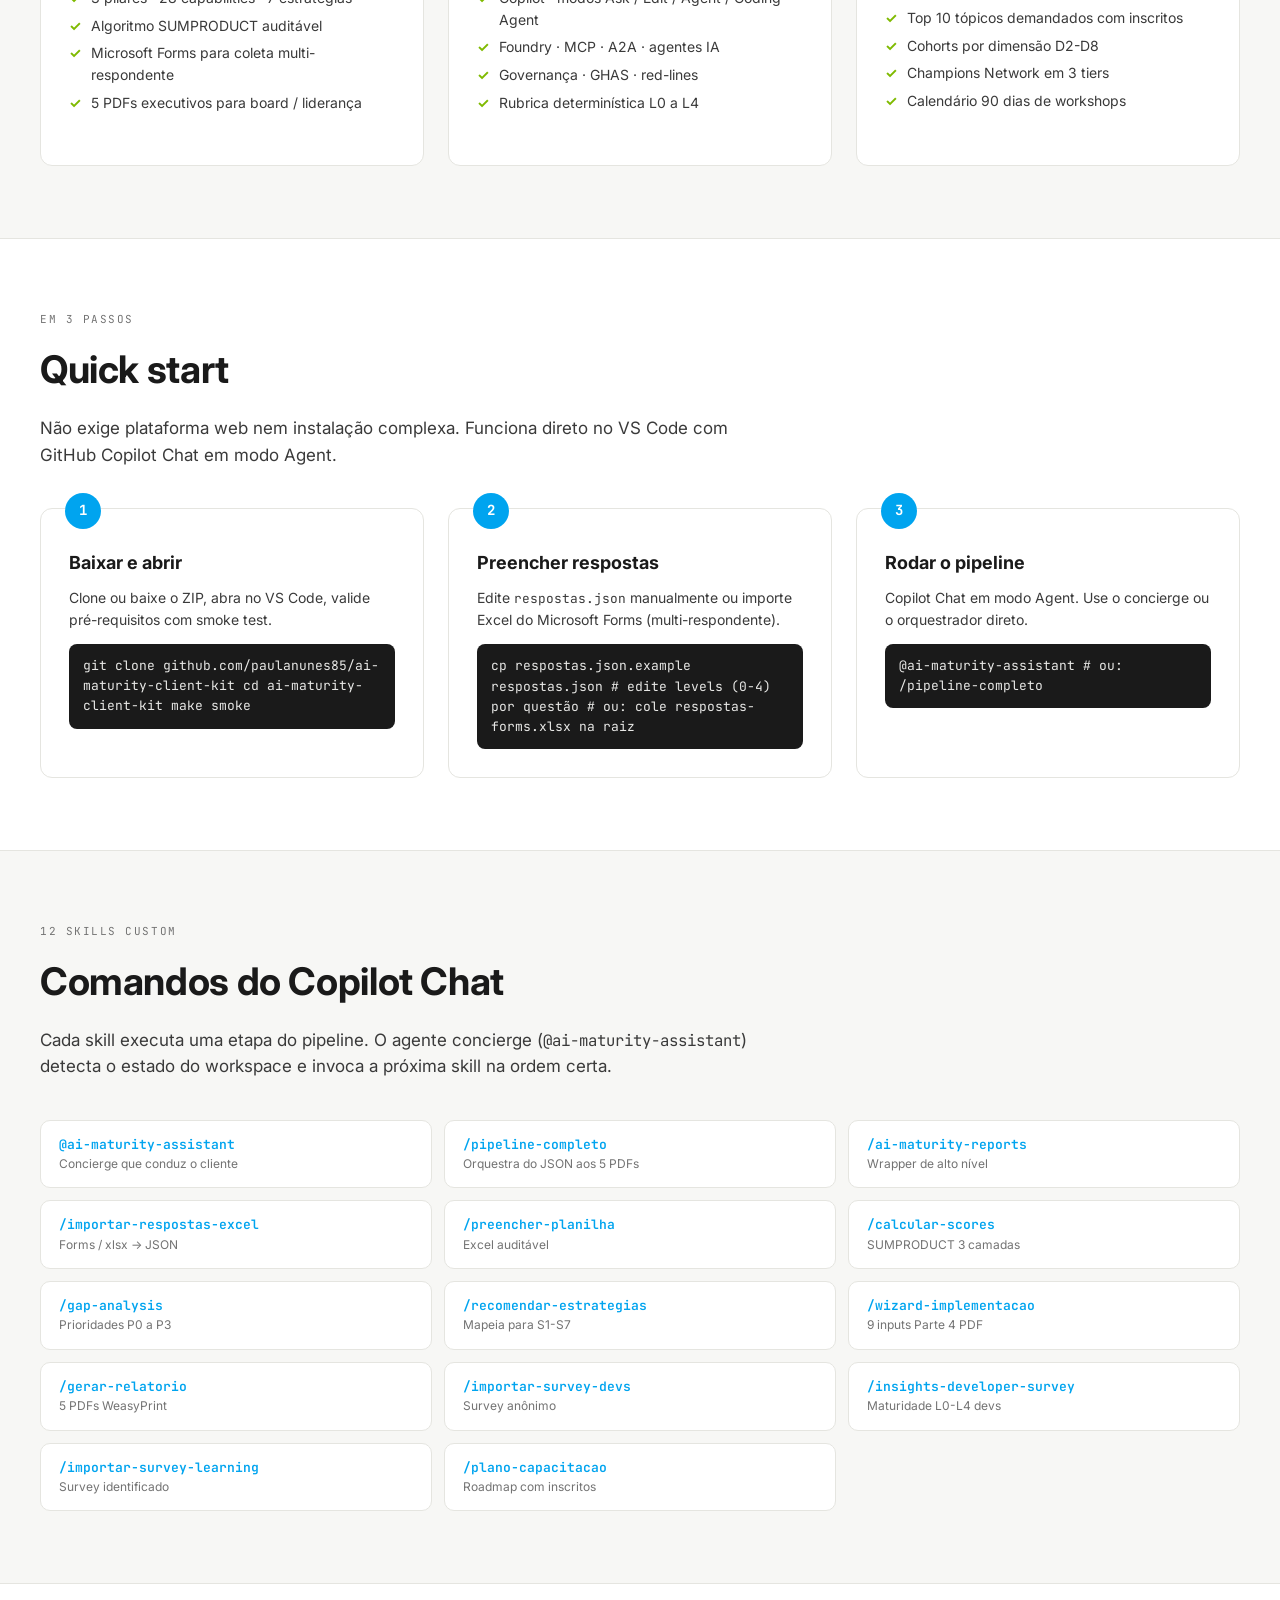
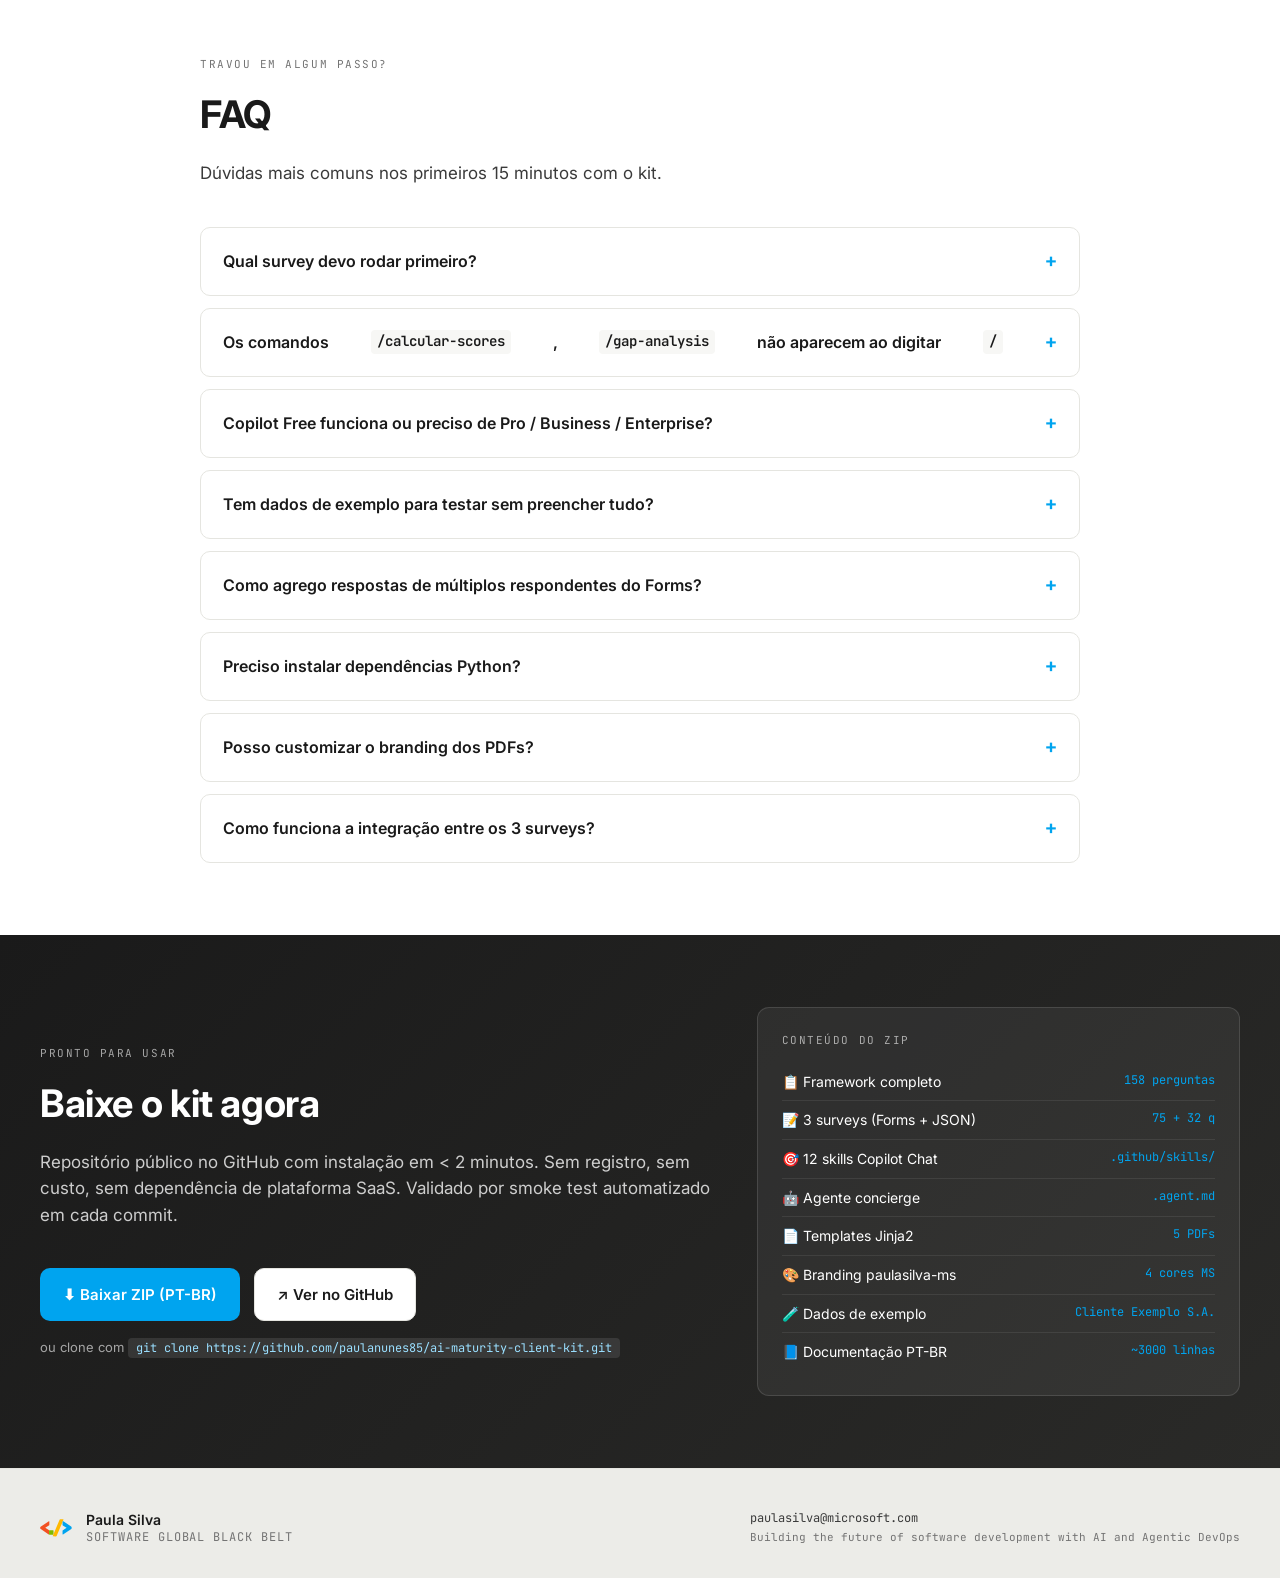
==== commit b2ddcd86: "feat: add kit-en/ and kit-es/ folders with translated client docs + per-language release ZIPs workfl" ====
--- a/docs/index.html
+++ b/docs/index.html
@@ -342,8 +342,8 @@
           sem dependência de plataforma SaaS. Validado por smoke test automatizado em cada commit.
         </p>
         <div class="download__cta">
-          <a class="btn btn--primary" href="https://github.com/paulanunes85/ai-maturity-client-kit/archive/refs/heads/main.zip">
-            ⬇ Baixar ZIP (main)
+          <a class="btn btn--primary" href="https://github.com/paulanunes85/ai-maturity-client-kit/releases/latest/download/ai-maturity-kit-pt.zip">
+            ⬇ Baixar ZIP (PT-BR)
           </a>
           <a class="btn btn--secondary" href="https://github.com/paulanunes85/ai-maturity-client-kit" style="margin-left: 10px;">
             ↗ Ver no GitHub
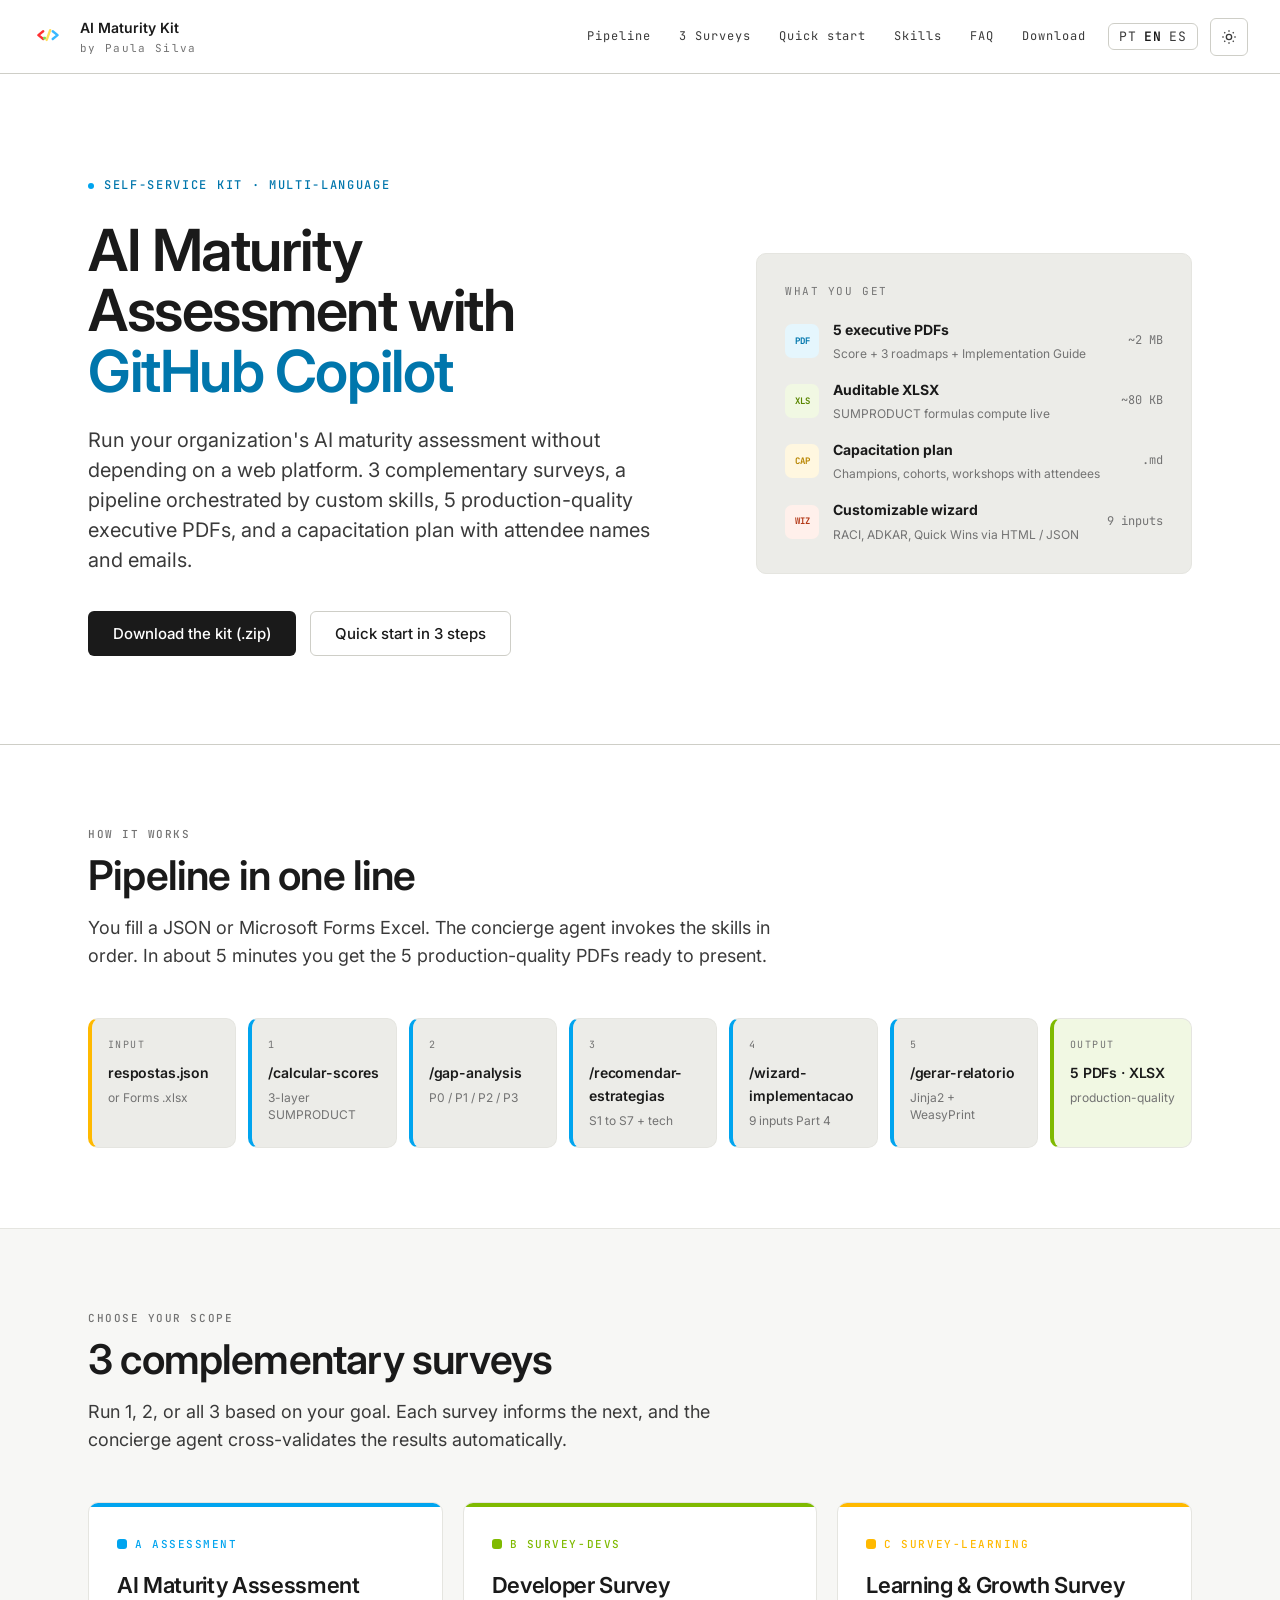
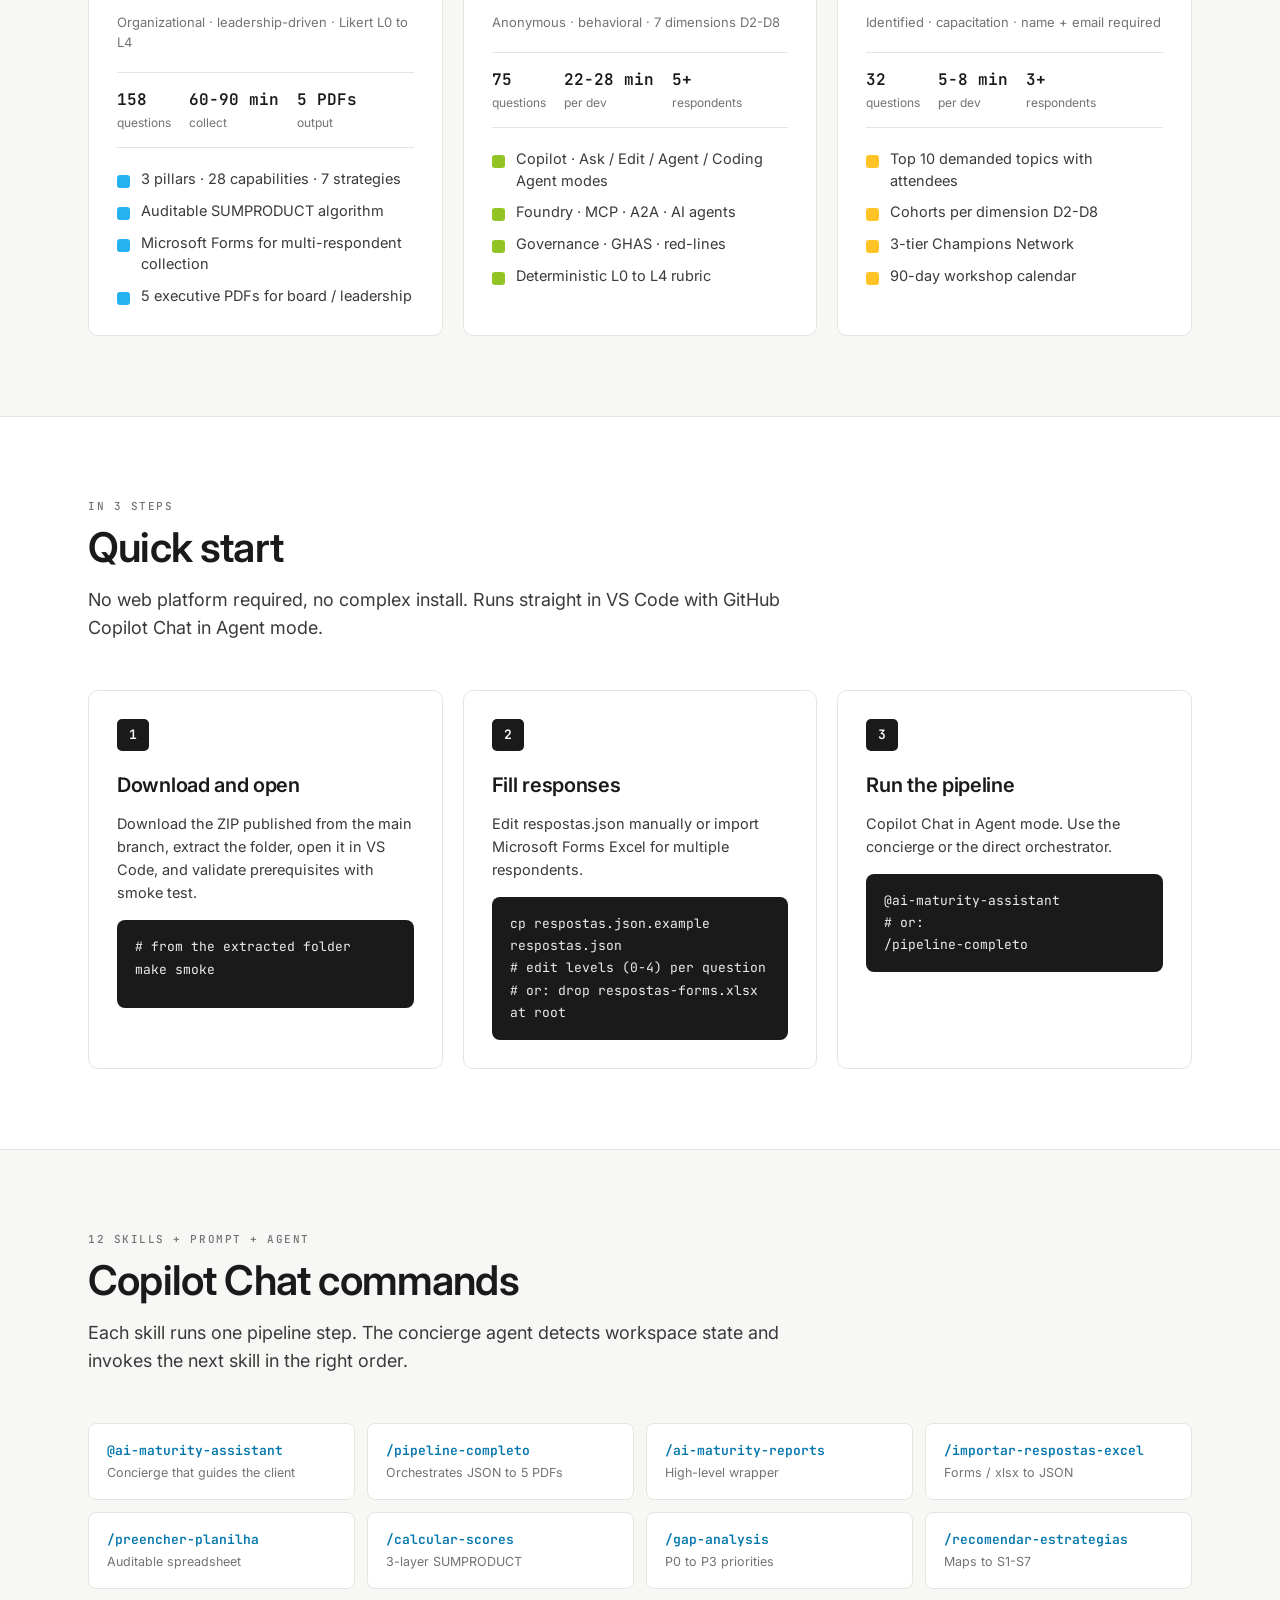
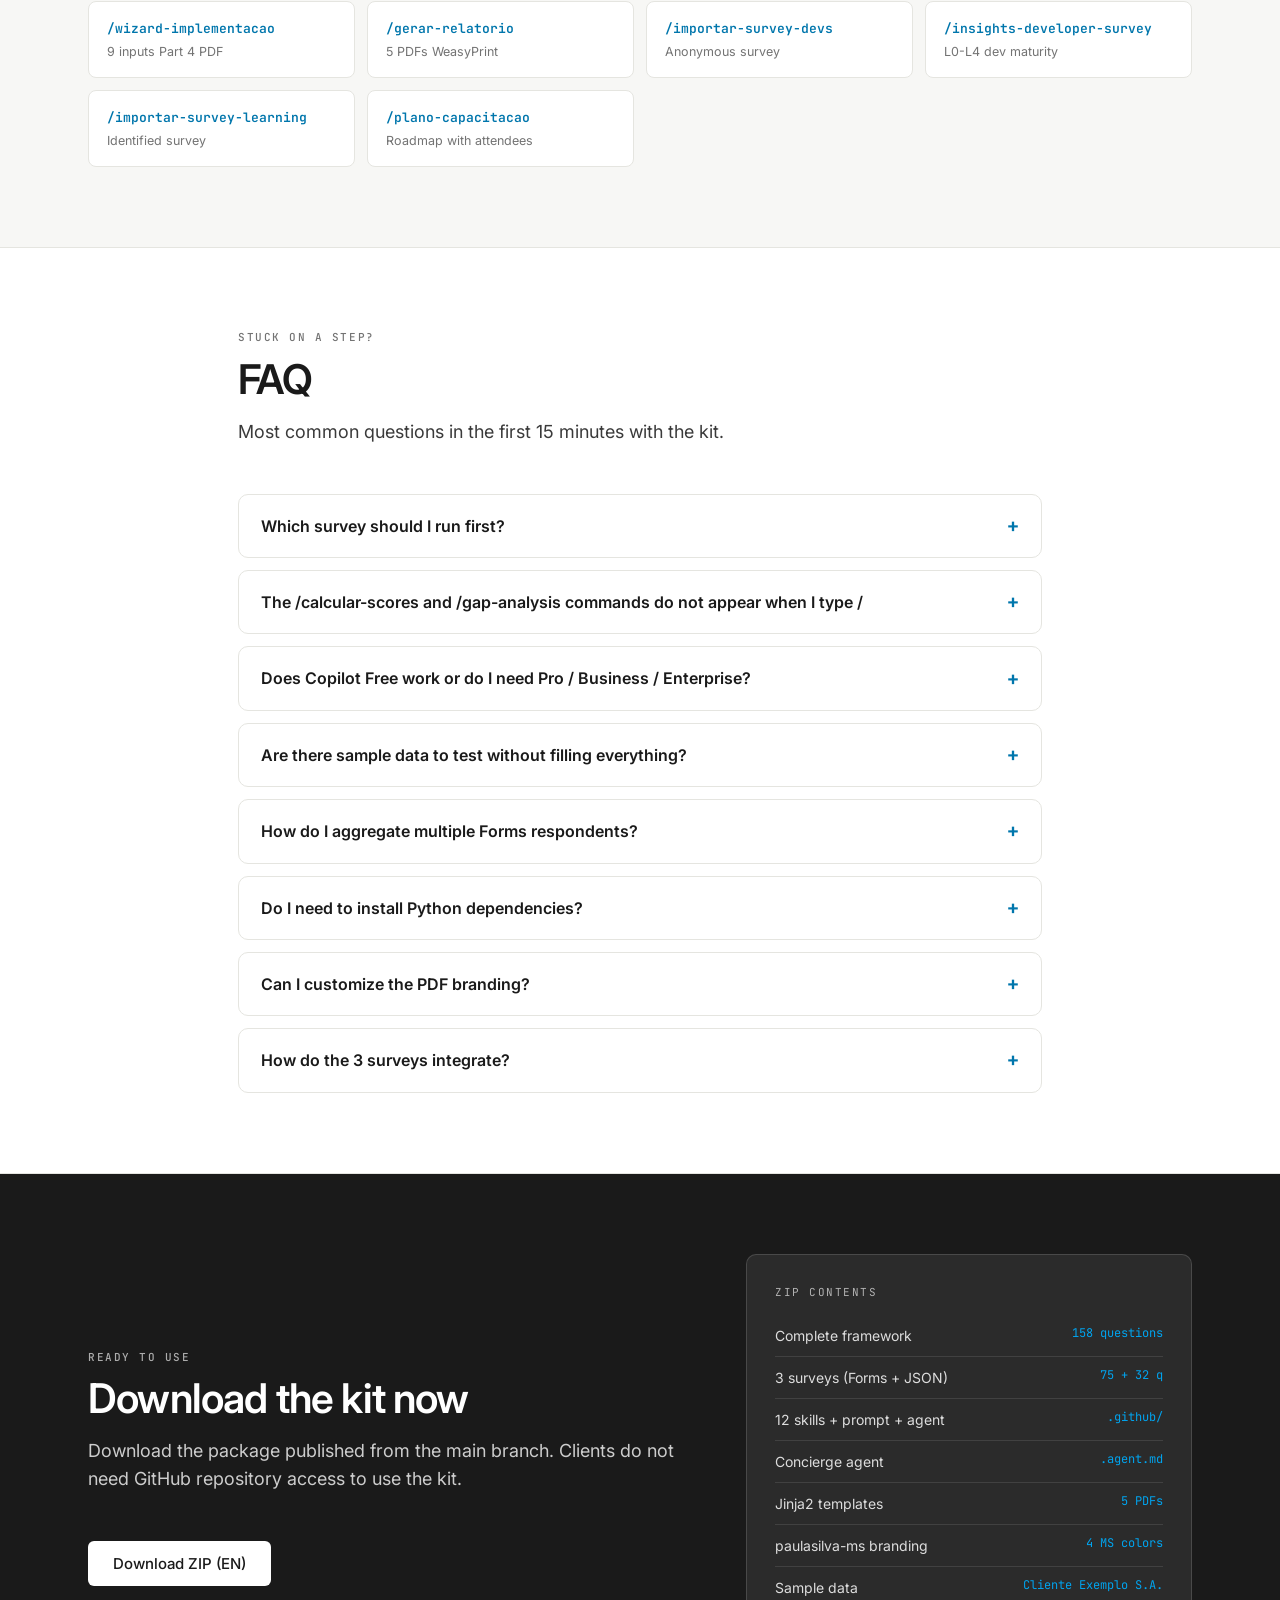
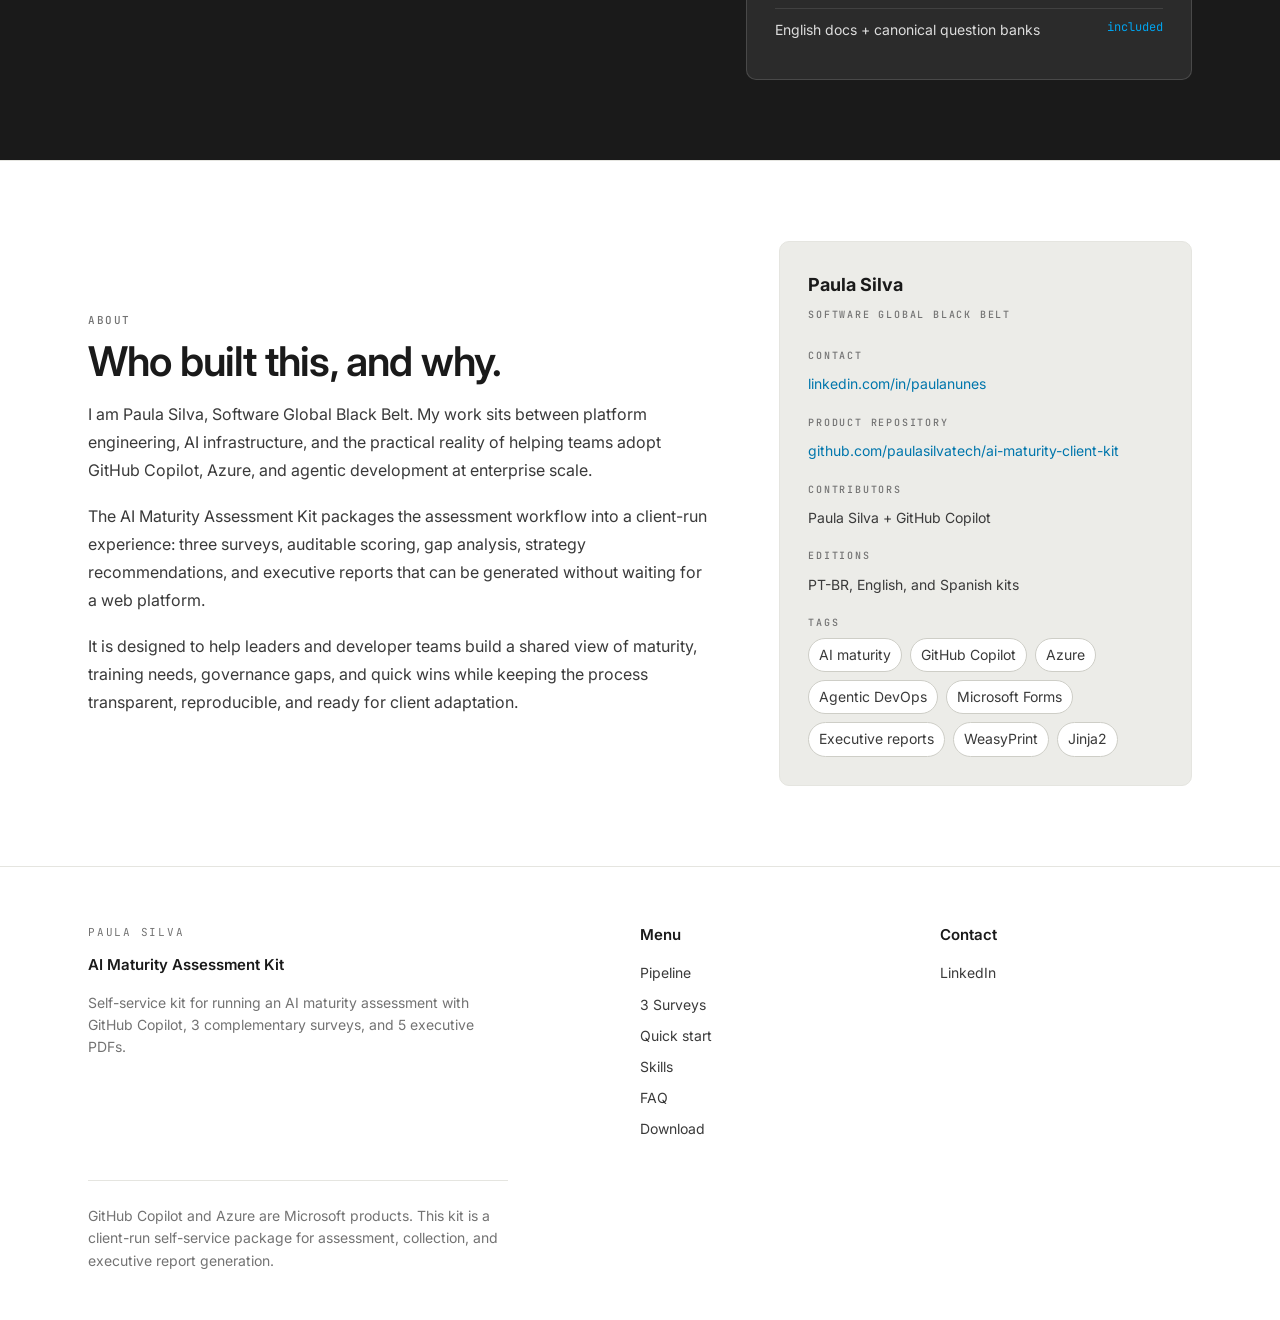
==== commit 87c0fffe: "feat: update logo SVGs, enhance language links, and improve footer content; remove outdated Excel ex" ====
--- a/docs/index.html
+++ b/docs/index.html
@@ -1,397 +1,53 @@
 <!DOCTYPE html>
 <html lang="pt-BR">
-<head>
-<meta charset="UTF-8">
-<meta name="viewport" content="width=device-width, initial-scale=1.0">
-<title>Kit AI Maturity Assessment · Paula Silva</title>
-<meta name="description" content="Kit auto-serviço para conduzir o AI Maturity Assessment com GitHub Copilot. 3 surveys complementares, 5 PDFs production-quality, plano de capacitação personalizado.">
-<link rel="preconnect" href="https://fonts.googleapis.com">
-<link rel="preconnect" href="https://fonts.gstatic.com" crossorigin>
-<link href="https://fonts.googleapis.com/css2?family=Inter:wght@300;400;500;600;700;800;900&family=JetBrains+Mono:wght@400;500;600&display=swap" rel="stylesheet">
-<link rel="stylesheet" href="styles.css">
 
-<!-- Logo SVG for favicon (data URI) -->
-<link rel="icon" type="image/svg+xml" href='data:image/svg+xml;utf8,<svg xmlns="http://www.w3.org/2000/svg" viewBox="0 0 1914 1062"><path fill="%23F25022" d="M532 131 L36 462 L13 497 L13 560 L23 582 L48 604 L521 923 L539 926 L539 699 L547 680 L314 530 L527 395 L551 371 L558 347 L558 155 L547 135 Z"/><path fill="%237FBA00" d="M551 681 L542 693 L540 700 L540 917 L546 930 L558 940 L571 943 L778 943 L788 941 L798 935 L809 910 L809 702 L807 694 L799 682 L784 674 L566 674 Z"/><path fill="%23FFB900" d="M1390 16 L1208 13 L1184 23 L1171 38 L768 1009 L768 1026 L778 1038 L957 1042 L975 1037 L995 1017 L1346 179 L1349 145 L1367 129 L1401 47 L1402 31 Z"/><path fill="%2300A4EF" d="M1369 131 L1350 149 L1349 355 L1354 369 L1385 399 L1592 528 L1373 667 L1354 688 L1349 703 L1349 907 L1361 924 L1377 926 L1871 595 L1893 563 L1894 501 L1885 477 L1863 456 L1398 142 Z"/></svg>'>
-</head>
-<body>
+  <head>
+    <meta charset="UTF-8">
+    <meta name="viewport" content="width=device-width, initial-scale=1.0">
+    <title>Kit AI Maturity Assessment · Paula Silva</title>
+    <meta name="description" content="Kit auto-servico para conduzir o AI Maturity Assessment com GitHub Copilot.">
+    <link rel="canonical" href="https://paulasilvatech.github.io/ai-maturity-client-kit/">
+    <link rel="alternate" hreflang="pt-BR" href="https://paulasilvatech.github.io/ai-maturity-client-kit/">
+    <link rel="alternate" hreflang="en" href="https://paulasilvatech.github.io/ai-maturity-client-kit/en/">
+    <link rel="alternate" hreflang="es" href="https://paulasilvatech.github.io/ai-maturity-client-kit/es/">
+    <link rel="alternate" hreflang="x-default" href="https://paulasilvatech.github.io/ai-maturity-client-kit/">
+    <meta property="og:type" content="website">
+    <meta property="og:site_name" content="AI Maturity Assessment Kit">
+    <meta property="og:locale" content="pt_BR">
+    <meta property="og:locale:alternate" content="en_US">
+    <meta property="og:locale:alternate" content="es_ES">
+    <meta property="og:title" content="Kit AI Maturity Assessment · Paula Silva">
+    <meta property="og:description"
+      content="Kit auto-servico para conduzir o AI Maturity Assessment com GitHub Copilot, 3 surveys complementares e 5 PDFs executivos.">
+    <meta property="og:url" content="https://paulasilvatech.github.io/ai-maturity-client-kit/">
+    <meta property="og:image" content="https://paulasilvatech.github.io/ai-maturity-client-kit/assets/social-card.png">
+    <meta property="og:image:type" content="image/png">
+    <meta property="og:image:width" content="1200">
+    <meta property="og:image:height" content="630">
+    <meta name="twitter:card" content="summary_large_image">
+    <meta name="twitter:title" content="Kit AI Maturity Assessment · Paula Silva">
+    <meta name="twitter:description"
+      content="Kit auto-servico para conduzir o AI Maturity Assessment com GitHub Copilot, 3 surveys complementares e 5 PDFs executivos.">
+    <meta name="twitter:image" content="https://paulasilvatech.github.io/ai-maturity-client-kit/assets/social-card.png">
+    <link rel="preconnect" href="https://fonts.googleapis.com">
+    <link rel="preconnect" href="https://fonts.gstatic.com" crossorigin>
+    <link
+      href="https://fonts.googleapis.com/css2?family=Inter:wght@300;400;500;600;700;800;900&family=JetBrains+Mono:wght@400;500;600&display=swap"
+      rel="stylesheet">
+    <link rel="stylesheet" href="styles.css">
+    <link rel="icon" type="image/svg+xml"
+      href='data:image/svg+xml;utf8,<svg xmlns="http://www.w3.org/2000/svg" viewBox="0 0 1914 1062"><path fill="%23F25022" d="M532 131 L36 462 L13 497 L13 560 L23 582 L48 604 L521 923 L539 926 L539 699 L547 680 L314 530 L527 395 L551 371 L558 347 L558 155 L547 135 Z"/><path fill="%237FBA00" d="M551 681 L542 693 L540 700 L540 917 L546 930 L558 940 L571 943 L778 943 L788 941 L798 935 L809 910 L809 702 L807 694 L799 682 L784 674 L566 674 Z"/><path fill="%23FFB900" d="M1390 16 L1208 13 L1184 23 L1171 38 L768 1009 L768 1026 L778 1038 L957 1042 L975 1037 L995 1017 L1346 179 L1349 145 L1367 129 L1401 47 L1402 31 Z"/><path fill="%2300A4EF" d="M1369 131 L1350 149 L1349 355 L1354 369 L1385 399 L1592 528 L1373 667 L1354 688 L1349 703 L1349 907 L1361 924 L1377 926 L1871 595 L1893 563 L1894 501 L1885 477 L1863 456 L1398 142 Z"/></svg>'>
+  </head>
 
-<!-- ============================ Chrome bar -->
-<div class="chrome">
-  <div class="chrome__inner">
-    <div class="chrome__brand">
-      <svg viewBox="0 0 1914 1062" xmlns="http://www.w3.org/2000/svg" role="img" aria-label="paulasilva">
-        <title>paulasilva</title>
-        <path fill="#F25022" d="M532 131 L36 462 L13 497 L13 560 L23 582 L48 604 L521 923 L539 926 L539 699 L547 680 L314 530 L527 395 L551 371 L558 347 L558 155 L547 135 Z"/>
-        <path fill="#7FBA00" d="M551 681 L542 693 L540 700 L540 917 L546 930 L558 940 L571 943 L778 943 L788 941 L798 935 L809 910 L809 702 L807 694 L799 682 L784 674 L566 674 Z"/>
-        <path fill="#FFB900" d="M1390 16 L1208 13 L1184 23 L1171 38 L768 1009 L768 1026 L778 1038 L957 1042 L975 1037 L995 1017 L1346 179 L1349 145 L1367 129 L1401 47 L1402 31 Z"/>
-        <path fill="#00A4EF" d="M1369 131 L1350 149 L1349 355 L1354 369 L1385 399 L1592 528 L1373 667 L1354 688 L1349 703 L1349 907 L1361 924 L1377 926 L1871 595 L1893 563 L1894 501 L1885 477 L1863 456 L1398 142 Z"/>
-      </svg>
-      <div class="chrome__brand-text">
-        Paula Silva<br>Software Global Black Belt
-      </div>
+  <body data-lang="pt-BR" data-base="" data-content="content.json" data-autodetect="true">
+    <div id="app">
+      <main class="loading">
+        <h1>AI Maturity Assessment Kit</h1>
+        <p>Carregando conteudo...</p>
+      </main>
     </div>
-    <nav class="chrome__nav">
-      <a href="#pipeline">Pipeline</a>
-      <a href="#surveys">3 Surveys</a>
-      <a href="#quickstart">Quick start</a>
-      <a href="#skills">Skills</a>
-      <a href="#faq">FAQ</a>
-      <a href="#download">Download</a>
-      <span class="chrome__lang">
-        <strong>PT</strong> · <a href="en/">EN</a> · <a href="es/">ES</a>
-      </span>
-    </nav>
-  </div>
-</div>
+    <noscript>Ative JavaScript para visualizar o mini-site.</noscript>
+    <script src="app.js" defer></script>
+  </body>
 
-<!-- ============================ Hero -->
-<section class="hero">
-  <div class="hero__inner">
-    <div>
-      <div class="hero__eyebrow">
-        <span class="hero__eyebrow-dot"></span>
-        Kit auto-serviço · PT-BR
-      </div>
-      <h1 class="hero__title">
-        AI Maturity Assessment com <span class="accent">GitHub Copilot</span>
-      </h1>
-      <p class="hero__lede">
-        Conduza o assessment de maturidade IA da sua organização sem depender da plataforma web.
-        3 surveys complementares, pipeline orquestrado por skills custom, 5 PDFs executivos production-quality
-        e plano de capacitação com nomes e emails dos inscritos.
-      </p>
-      <div class="hero__ctas">
-        <a class="btn btn--primary" href="#download">
-          ⬇ Baixar o kit (.zip)
-        </a>
-        <a class="btn btn--secondary" href="#quickstart">
-          ▶ Quick start em 3 passos
-        </a>
-      </div>
-    </div>
-
-    <aside class="hero__card">
-      <div class="hero__card-title">O que você recebe</div>
-      <div class="hero__card-rows">
-        <div class="hero__card-row">
-          <div class="hero__card-icon hero__card-icon--blue">📄</div>
-          <div><strong>5 PDFs executivos</strong><br><span style="color:var(--ink-3);font-size:12px">Score + 3 roadmaps + Implementation Guide</span></div>
-          <span class="hero__card-num">~2 MB</span>
-        </div>
-        <div class="hero__card-row">
-          <div class="hero__card-icon hero__card-icon--green">📊</div>
-          <div><strong>XLSX auditável</strong><br><span style="color:var(--ink-3);font-size:12px">Fórmulas SUMPRODUCT calculam ao vivo</span></div>
-          <span class="hero__card-num">~80 KB</span>
-        </div>
-        <div class="hero__card-row">
-          <div class="hero__card-icon hero__card-icon--yellow">🎓</div>
-          <div><strong>Plano de capacitação</strong><br><span style="color:var(--ink-3);font-size:12px">Champions, cohorts, workshops com inscritos</span></div>
-          <span class="hero__card-num">.md</span>
-        </div>
-        <div class="hero__card-row">
-          <div class="hero__card-icon hero__card-icon--red">🧙</div>
-          <div><strong>Wizard customizável</strong><br><span style="color:var(--ink-3);font-size:12px">RACI, ADKAR, Quick Wins via HTML / JSON</span></div>
-          <span class="hero__card-num">9 inputs</span>
-        </div>
-      </div>
-    </aside>
-  </div>
-</section>
-
-<!-- ============================ Pipeline -->
-<section class="pipeline" id="pipeline">
-  <div class="container">
-    <div class="section__eyebrow">Como funciona</div>
-    <h2 class="section__title">Pipeline em uma linha</h2>
-    <p class="section__lede">
-      Você preenche um JSON (ou Excel do Microsoft Forms). O agente concierge invoca as skills em ordem.
-      Em ~5 minutos você tem os 5 PDFs production-quality prontos para apresentar.
-    </p>
-    <div class="pipeline__chain">
-      <div class="pipe-step pipe-step--in">
-        <div class="pipe-step__num">INPUT</div>
-        <div class="pipe-step__name">respostas.json</div>
-        <div class="pipe-step__hint">ou .xlsx do Forms</div>
-      </div>
-      <div class="pipe-step pipe-step--core">
-        <div class="pipe-step__num">1</div>
-        <div class="pipe-step__name">/calcular-scores</div>
-        <div class="pipe-step__hint">SUMPRODUCT 3 camadas</div>
-      </div>
-      <div class="pipe-step pipe-step--core">
-        <div class="pipe-step__num">2</div>
-        <div class="pipe-step__name">/gap-analysis</div>
-        <div class="pipe-step__hint">P0 / P1 / P2 / P3</div>
-      </div>
-      <div class="pipe-step pipe-step--core">
-        <div class="pipe-step__num">3</div>
-        <div class="pipe-step__name">/recomendar-estrategias</div>
-        <div class="pipe-step__hint">S1 - S7 + tecnologias</div>
-      </div>
-      <div class="pipe-step pipe-step--core">
-        <div class="pipe-step__num">4</div>
-        <div class="pipe-step__name">/wizard-implementacao</div>
-        <div class="pipe-step__hint">9 inputs Parte 4</div>
-      </div>
-      <div class="pipe-step pipe-step--core">
-        <div class="pipe-step__num">5</div>
-        <div class="pipe-step__name">/gerar-relatorio</div>
-        <div class="pipe-step__hint">Jinja2 + WeasyPrint</div>
-      </div>
-      <div class="pipe-step pipe-step--out">
-        <div class="pipe-step__num">OUTPUT</div>
-        <div class="pipe-step__name">5 PDFs · XLSX</div>
-        <div class="pipe-step__hint">production-quality</div>
-      </div>
-    </div>
-  </div>
-</section>
-
-<!-- ============================ 3 Surveys -->
-<section id="surveys">
-  <div class="container">
-    <div class="section__eyebrow">Escolha o escopo</div>
-    <h2 class="section__title">3 surveys complementares</h2>
-    <p class="section__lede">
-      Rode 1, 2 ou os 3 baseado no objetivo. Cada survey informa o próximo,
-      e o agente concierge cruza os resultados automaticamente.
-    </p>
-    <div class="cards">
-
-      <article class="card card--a">
-        <div class="card__badge"><span class="card__badge-dot"></span>🅰️ ASSESSMENT</div>
-        <h3 class="card__title">AI Maturity Assessment</h3>
-        <div class="card__subtitle">Organizacional · leadership-driven · Likert L0 a L4</div>
-        <div class="card__meta">
-          <div><strong>158</strong>perguntas</div>
-          <div><strong>60-90 min</strong>coletar</div>
-          <div><strong>5 PDFs</strong>output</div>
-        </div>
-        <ul class="card__list">
-          <li>3 pilares · 28 capabilities · 7 estratégias</li>
-          <li>Algoritmo SUMPRODUCT auditável</li>
-          <li>Microsoft Forms para coleta multi-respondente</li>
-          <li>5 PDFs executivos para board / liderança</li>
-        </ul>
-      </article>
-
-      <article class="card card--b">
-        <div class="card__badge"><span class="card__badge-dot"></span>🅱️ SURVEY-DEVS</div>
-        <h3 class="card__title">Developer Survey</h3>
-        <div class="card__subtitle">Anônimo · comportamental · 7 dimensões D2-D8</div>
-        <div class="card__meta">
-          <div><strong>75</strong>perguntas</div>
-          <div><strong>22-28 min</strong>por dev</div>
-          <div><strong>5+</strong>respondentes</div>
-        </div>
-        <ul class="card__list">
-          <li>Copilot · modos Ask / Edit / Agent / Coding Agent</li>
-          <li>Foundry · MCP · A2A · agentes IA</li>
-          <li>Governança · GHAS · red-lines</li>
-          <li>Rubrica determinística L0 a L4</li>
-        </ul>
-      </article>
-
-      <article class="card card--c">
-        <div class="card__badge"><span class="card__badge-dot"></span>🅲 SURVEY-LEARNING</div>
-        <h3 class="card__title">Learning & Growth Survey</h3>
-        <div class="card__subtitle">Identificado · capacitação · nome + email obrigatórios</div>
-        <div class="card__meta">
-          <div><strong>32</strong>perguntas</div>
-          <div><strong>5-8 min</strong>por dev</div>
-          <div><strong>3+</strong>respondentes</div>
-        </div>
-        <ul class="card__list">
-          <li>Top 10 tópicos demandados com inscritos</li>
-          <li>Cohorts por dimensão D2-D8</li>
-          <li>Champions Network em 3 tiers</li>
-          <li>Calendário 90 dias de workshops</li>
-        </ul>
-      </article>
-
-    </div>
-  </div>
-</section>
-
-<!-- ============================ Quick Start -->
-<section id="quickstart" style="background: var(--paper); border-top: 1px solid var(--rule); border-bottom: 1px solid var(--rule);">
-  <div class="container">
-    <div class="section__eyebrow">Em 3 passos</div>
-    <h2 class="section__title">Quick start</h2>
-    <p class="section__lede">
-      Não exige plataforma web nem instalação complexa. Funciona direto no VS Code com GitHub Copilot Chat em modo Agent.
-    </p>
-    <div class="steps">
-      <div class="step">
-        <div class="step__num">1</div>
-        <h3 class="step__title">Baixar e abrir</h3>
-        <p class="step__body">Clone ou baixe o ZIP, abra no VS Code, valide pré-requisitos com smoke test.</p>
-        <code class="step__cmd">git clone github.com/paulanunes85/ai-maturity-client-kit
-cd ai-maturity-client-kit
-make smoke</code>
-      </div>
-      <div class="step">
-        <div class="step__num">2</div>
-        <h3 class="step__title">Preencher respostas</h3>
-        <p class="step__body">Edite <code>respostas.json</code> manualmente ou importe Excel do Microsoft Forms (multi-respondente).</p>
-        <code class="step__cmd">cp respostas.json.example respostas.json
-# edite levels (0-4) por questão
-# ou: cole respostas-forms.xlsx na raiz</code>
-      </div>
-      <div class="step">
-        <div class="step__num">3</div>
-        <h3 class="step__title">Rodar o pipeline</h3>
-        <p class="step__body">Copilot Chat em modo Agent. Use o concierge ou o orquestrador direto.</p>
-        <code class="step__cmd">@ai-maturity-assistant
-# ou:
-/pipeline-completo</code>
-      </div>
-    </div>
-  </div>
-</section>
-
-<!-- ============================ Skills -->
-<section id="skills">
-  <div class="container">
-    <div class="section__eyebrow">12 skills custom</div>
-    <h2 class="section__title">Comandos do Copilot Chat</h2>
-    <p class="section__lede">
-      Cada skill executa uma etapa do pipeline. O agente concierge (<code>@ai-maturity-assistant</code>)
-      detecta o estado do workspace e invoca a próxima skill na ordem certa.
-    </p>
-    <div class="skills-grid">
-      <div class="skill-pill"><div><div class="skill-pill__cmd">@ai-maturity-assistant</div><div class="skill-pill__desc">Concierge que conduz o cliente</div></div></div>
-      <div class="skill-pill"><div><div class="skill-pill__cmd">/pipeline-completo</div><div class="skill-pill__desc">Orquestra do JSON aos 5 PDFs</div></div></div>
-      <div class="skill-pill"><div><div class="skill-pill__cmd">/ai-maturity-reports</div><div class="skill-pill__desc">Wrapper de alto nível</div></div></div>
-      <div class="skill-pill"><div><div class="skill-pill__cmd">/importar-respostas-excel</div><div class="skill-pill__desc">Forms / xlsx → JSON</div></div></div>
-      <div class="skill-pill"><div><div class="skill-pill__cmd">/preencher-planilha</div><div class="skill-pill__desc">Excel auditável</div></div></div>
-      <div class="skill-pill"><div><div class="skill-pill__cmd">/calcular-scores</div><div class="skill-pill__desc">SUMPRODUCT 3 camadas</div></div></div>
-      <div class="skill-pill"><div><div class="skill-pill__cmd">/gap-analysis</div><div class="skill-pill__desc">Prioridades P0 a P3</div></div></div>
-      <div class="skill-pill"><div><div class="skill-pill__cmd">/recomendar-estrategias</div><div class="skill-pill__desc">Mapeia para S1-S7</div></div></div>
-      <div class="skill-pill"><div><div class="skill-pill__cmd">/wizard-implementacao</div><div class="skill-pill__desc">9 inputs Parte 4 PDF</div></div></div>
-      <div class="skill-pill"><div><div class="skill-pill__cmd">/gerar-relatorio</div><div class="skill-pill__desc">5 PDFs WeasyPrint</div></div></div>
-      <div class="skill-pill"><div><div class="skill-pill__cmd">/importar-survey-devs</div><div class="skill-pill__desc">Survey anônimo</div></div></div>
-      <div class="skill-pill"><div><div class="skill-pill__cmd">/insights-developer-survey</div><div class="skill-pill__desc">Maturidade L0-L4 devs</div></div></div>
-      <div class="skill-pill"><div><div class="skill-pill__cmd">/importar-survey-learning</div><div class="skill-pill__desc">Survey identificado</div></div></div>
-      <div class="skill-pill"><div><div class="skill-pill__cmd">/plano-capacitacao</div><div class="skill-pill__desc">Roadmap com inscritos</div></div></div>
-    </div>
-  </div>
-</section>
-
-<!-- ============================ FAQ -->
-<section id="faq" style="background: var(--paper); border-top: 1px solid var(--rule);">
-  <div class="container" style="max-width: 880px;">
-    <div class="section__eyebrow">Travou em algum passo?</div>
-    <h2 class="section__title">FAQ</h2>
-    <p class="section__lede">Dúvidas mais comuns nos primeiros 15 minutos com o kit.</p>
-    <div class="faq">
-
-      <details class="faq__item">
-        <summary>Qual survey devo rodar primeiro?</summary>
-        <p>Para consultoria séria, rode os 3 nessa ordem: <strong>Developer Survey</strong> (anônimo) → <strong>Learning Survey</strong> (identificado) → <strong>Assessment principal</strong> (liderança avalia informada). Para baseline rápido apenas do board, rode só o Assessment principal. O agente <code>@ai-maturity-assistant</code> te guia na escolha.</p>
-      </details>
-
-      <details class="faq__item">
-        <summary>Os comandos <code>/calcular-scores</code>, <code>/gap-analysis</code> não aparecem ao digitar <code>/</code></summary>
-        <p>Copilot Chat precisa estar em <strong>modo Agent</strong>. Clique no dropdown ao lado do ícone do Copilot e escolha <strong>Agent</strong>. Se ainda não aparecer, recarregue a janela do VS Code (<code>Cmd/Ctrl+Shift+P</code> → "Developer: Reload Window").</p>
-      </details>
-
-      <details class="faq__item">
-        <summary>Copilot Free funciona ou preciso de Pro / Business / Enterprise?</summary>
-        <p>Skills custom funcionam no Free com limites de mensagens. Para o fluxo completo (158 perguntas + 5 PDFs + cross-survey) recomendamos <strong>Copilot Pro, Business ou Enterprise</strong>. Confirme com sua org se há restrições de skills custom em planos enterprise.</p>
-      </details>
-
-      <details class="faq__item">
-        <summary>Tem dados de exemplo para testar sem preencher tudo?</summary>
-        <p>Sim. O kit vem com <code>respostas.json.example</code> (Cliente Exemplo S.A., 46 respostas mockadas) e respondentes mock para os 2 surveys. Rode <code>cp respostas.json.example respostas.json</code> e depois <code>/pipeline-completo</code> para ver o output completo em ~3 minutos.</p>
-      </details>
-
-      <details class="faq__item">
-        <summary>Como agrego respostas de múltiplos respondentes do Forms?</summary>
-        <p>A skill <code>/importar-respostas-excel</code> faz <strong>média automática</strong> por questão quando o Excel tem múltiplas linhas. Mesmo comportamento da plataforma web. Mínimo recomendado: 3 respondentes para o assessment principal, 5 para o Developer Survey.</p>
-      </details>
-
-      <details class="faq__item">
-        <summary>Preciso instalar dependências Python?</summary>
-        <p>Sim, apenas 3: <code>jinja2</code>, <code>weasyprint</code> e <code>openpyxl</code>. Rode <code>make install-deps</code> ou <code>pip install jinja2 weasyprint openpyxl</code>. No macOS o WeasyPrint precisa de <code>brew install pango</code>; no Linux/WSL, do pacote <code>libpango-1.0-0</code>.</p>
-      </details>
-
-      <details class="faq__item">
-        <summary>Posso customizar o branding dos PDFs?</summary>
-        <p>O kit usa a identidade <strong>paulasilva-ms</strong> (paleta Microsoft 4 cores). Para customizar: edite <code>relatorios/scripts/branding.py</code> com suas constantes (cor primária, autor, contato, tagline) e re-renderize. Os 5 templates Jinja2 em <code>relatorios/templates/</code> consomem essas variáveis automaticamente.</p>
-      </details>
-
-      <details class="faq__item">
-        <summary>Como funciona a integração entre os 3 surveys?</summary>
-        <p>Cada survey output alimenta o próximo: o <strong>Learning Survey</strong> gera um plano que o <strong>wizard auto-fill (modo D)</strong> usa para popular 6 dos 9 inputs do Implementation Guide. O <strong>Developer Survey</strong> calcula maturidade real por dimensão, que pode ser cruzada com a maturidade declarada da liderança no PDF de Score Justification.</p>
-      </details>
-
-    </div>
-  </div>
-</section>
-
-<!-- ============================ Download -->
-<section class="download" id="download">
-  <div class="container">
-    <div class="download__inner">
-      <div>
-        <div class="section__eyebrow">Pronto para usar</div>
-        <h2 class="section__title">Baixe o kit agora</h2>
-        <p class="section__lede">
-          Repositório público no GitHub com instalação em &lt; 2 minutos. Sem registro, sem custo,
-          sem dependência de plataforma SaaS. Validado por smoke test automatizado em cada commit.
-        </p>
-        <div class="download__cta">
-          <a class="btn btn--primary" href="https://github.com/paulanunes85/ai-maturity-client-kit/releases/latest/download/ai-maturity-kit-pt.zip">
-            ⬇ Baixar ZIP (PT-BR)
-          </a>
-          <a class="btn btn--secondary" href="https://github.com/paulanunes85/ai-maturity-client-kit" style="margin-left: 10px;">
-            ↗ Ver no GitHub
-          </a>
-        </div>
-        <p class="download__hint">
-          ou clone com <code style="background:rgba(255,255,255,0.1);padding:2px 8px;border-radius:4px;color:#9adfff">git clone https://github.com/paulanunes85/ai-maturity-client-kit.git</code>
-        </p>
-      </div>
-
-      <div class="download__panel">
-        <div class="download__panel-title">Conteúdo do ZIP</div>
-        <ul>
-          <li>📋 Framework completo<code>158 perguntas</code></li>
-          <li>📝 3 surveys (Forms + JSON)<code>75 + 32 q</code></li>
-          <li>🎯 12 skills Copilot Chat<code>.github/skills/</code></li>
-          <li>🤖 Agente concierge<code>.agent.md</code></li>
-          <li>📄 Templates Jinja2<code>5 PDFs</code></li>
-          <li>🎨 Branding paulasilva-ms<code>4 cores MS</code></li>
-          <li>🧪 Dados de exemplo<code>Cliente Exemplo S.A.</code></li>
-          <li>📘 Documentação PT-BR<code>~3000 linhas</code></li>
-        </ul>
-      </div>
-    </div>
-  </div>
-</section>
-
-<!-- ============================ Footer -->
-<footer class="footer">
-  <div class="footer__inner">
-    <div class="footer__sig">
-      <svg viewBox="0 0 1914 1062" xmlns="http://www.w3.org/2000/svg">
-        <path fill="#F25022" d="M532 131 L36 462 L13 497 L13 560 L23 582 L48 604 L521 923 L539 926 L539 699 L547 680 L314 530 L527 395 L551 371 L558 347 L558 155 L547 135 Z"/>
-        <path fill="#7FBA00" d="M551 681 L542 693 L540 700 L540 917 L546 930 L558 940 L571 943 L778 943 L788 941 L798 935 L809 910 L809 702 L807 694 L799 682 L784 674 L566 674 Z"/>
-        <path fill="#FFB900" d="M1390 16 L1208 13 L1184 23 L1171 38 L768 1009 L768 1026 L778 1038 L957 1042 L975 1037 L995 1017 L1346 179 L1349 145 L1367 129 L1401 47 L1402 31 Z"/>
-        <path fill="#00A4EF" d="M1369 131 L1350 149 L1349 355 L1354 369 L1385 399 L1592 528 L1373 667 L1354 688 L1349 703 L1349 907 L1361 924 L1377 926 L1871 595 L1893 563 L1894 501 L1885 477 L1863 456 L1398 142 Z"/>
-      </svg>
-      <div class="footer__sig-text">
-        <div class="footer__sig-name">Paula Silva</div>
-        <div class="footer__sig-role">Software Global Black Belt</div>
-      </div>
-    </div>
-    <div class="footer__contact">
-      <a href="mailto:paulasilva@microsoft.com">paulasilva@microsoft.com</a><br>
-      <span style="font-size:11px">Building the future of software development with AI and Agentic DevOps</span>
-    </div>
-  </div>
-</footer>
-
-</body>
-</html>
+</html>
--- a/docs/styles.css
+++ b/docs/styles.css
@@ -1,602 +1,1096 @@
 /* ============================================================
-   Mini-site do Kit AI Maturity Assessment
-   Identidade visual paulasilva-ms (Microsoft 4-color palette)
+   AI Maturity Assessment Kit mini-site
+   Visual system aligned with Frontier Cockpit
    ============================================================ */
 
 :root {
-  /* Microsoft logo palette */
-  --c-red:    #F25022;
-  --c-green:  #7FBA00;
-  --c-blue:   #00A4EF;
-  --c-yellow: #FFB900;
-
-  --c-red-50:    #FFF0EB;
-  --c-green-50:  #F1F8E3;
-  --c-blue-50:   #E5F6FD;
-  --c-yellow-50: #FFF7E0;
-
-  /* Neutrals */
-  --ink:    #1A1A1A;
-  --ink-2:  #3A3A3A;
-  --ink-3:  #737373;
-  --paper:  #FFFFFF;
-  --bg:     #F7F7F5;
-  --bg-alt: #ECECE8;
-  --rule:   #E5E5E0;
-
-  --font-sans: 'Inter', -apple-system, BlinkMacSystemFont, Helvetica, sans-serif;
-  --font-mono: 'JetBrains Mono', ui-monospace, SFMono-Regular, Menlo, monospace;
-
-  --radius: 12px;
-  --shadow: 0 1px 3px rgba(0,0,0,0.06), 0 4px 16px rgba(0,0,0,0.05);
-  --shadow-lg: 0 4px 12px rgba(0,0,0,0.08), 0 16px 32px rgba(0,0,0,0.08);
-}
-
-@media (prefers-color-scheme: dark) {
-  :root {
-    --ink:    #F0F0F0;
-    --ink-2:  #C7C7C2;
-    --ink-3:  #A8A8A4;
-    --paper:  #1C1C1A;
-    --bg:     #141414;
+    --c-red-50: #FFF0EB;
+    --c-red-500: #F25022;
+    --c-red-700: #B33816;
+    --c-green-50: #F1F8E3;
+    --c-green-500: #7FBA00;
+    --c-green-700: #5A8500;
+    --c-blue-50: #E5F6FD;
+    --c-blue-500: #00A4EF;
+    --c-blue-700: #0076AC;
+    --c-yellow-50: #FFF7E0;
+    --c-yellow-500: #FFB900;
+    --c-yellow-700: #B88500;
+    --ink: #1A1A1A;
+    --ink-2: #3A3A3A;
+    --ink-3: #737373;
+    --paper: #FFFFFF;
+    --bg: #F7F7F5;
+    --bg-alt: #ECECE8;
+    --rule: #E5E5E0;
+    --rule-2: #CECEC7;
+    --chrome-bg: rgba(255, 255, 255, 0.92);
+    --download-bg: #1A1A1A;
+    --download-fg: #FFFFFF;
+    --download-muted: rgba(255, 255, 255, 0.64);
+    --download-soft: rgba(255, 255, 255, 0.08);
+    --download-rule: rgba(255, 255, 255, 0.14);
+    --font-sans: 'Inter', -apple-system, BlinkMacSystemFont, Helvetica, sans-serif;
+    --font-mono: 'JetBrains Mono', ui-monospace, SFMono-Regular, Menlo, monospace;
+    --measure: 700px;
+}
+
+[data-theme="dark"] {
+    --ink: #F0F0F0;
+    --ink-2: #C7C7C2;
+    --ink-3: #A8A8A4;
+    --paper: #1C1C1A;
+    --bg: #141414;
     --bg-alt: #242420;
-    --rule:   #2E2E2A;
-  }
-}
-
-* { box-sizing: border-box; margin: 0; padding: 0; }
-
-html { scroll-behavior: smooth; }
+    --rule: #2E2E2A;
+    --rule-2: #3A3A36;
+    --chrome-bg: rgba(28, 28, 26, 0.92);
+    --download-bg: #0C0C0B;
+    --download-fg: #F0F0F0;
+    --download-muted: rgba(240, 240, 240, 0.66);
+    --download-soft: rgba(240, 240, 240, 0.08);
+    --download-rule: rgba(240, 240, 240, 0.14);
+    --c-red-50: rgba(242, 80, 34, 0.12);
+    --c-green-50: rgba(127, 186, 0, 0.12);
+    --c-blue-50: rgba(0, 164, 239, 0.12);
+    --c-yellow-50: rgba(255, 185, 0, 0.12);
+}
+
+* {
+    box-sizing: border-box;
+    margin: 0;
+    padding: 0;
+}
+
+html {
+    scroll-behavior: smooth;
+}
 
 body {
-  font-family: var(--font-sans);
-  font-size: 16px;
-  line-height: 1.55;
-  color: var(--ink);
-  background: var(--bg);
-  -webkit-font-smoothing: antialiased;
+    background: var(--bg);
+    color: var(--ink);
+    font-family: var(--font-sans);
+    font-size: 16px;
+    line-height: 1.65;
+    -webkit-font-smoothing: antialiased;
+}
+
+::selection {
+    background: var(--c-blue-500);
+    color: #fff;
 }
 
 a {
-  color: var(--c-blue);
-  text-decoration: none;
-  transition: color 0.15s;
-}
-a:hover { color: var(--ink); }
-
-code, pre {
-  font-family: var(--font-mono);
-  font-size: 0.92em;
-}
-
-/* ================================ Chrome bar */
-.chrome {
-  position: sticky;
-  top: 0;
-  z-index: 50;
-  background: rgba(255,255,255,0.92);
-  backdrop-filter: saturate(180%) blur(12px);
-  -webkit-backdrop-filter: saturate(180%) blur(12px);
-  border-bottom: 1px solid var(--rule);
-}
-@media (prefers-color-scheme: dark) {
-  .chrome { background: rgba(28,28,26,0.92); }
-}
-
-.chrome__inner {
-  max-width: 1200px;
-  margin: 0 auto;
-  padding: 14px 32px;
-  display: flex;
-  align-items: center;
-  gap: 24px;
-}
-
-.chrome__brand {
-  display: flex;
-  align-items: center;
-  gap: 12px;
-}
-.chrome__brand svg { width: 28px; height: auto; flex-shrink: 0; }
-.chrome__brand-text {
-  font-family: var(--font-mono);
-  font-size: 11px;
-  letter-spacing: 0.16em;
-  text-transform: uppercase;
-  color: var(--ink-3);
-  line-height: 1.3;
-}
-
-.chrome__nav {
-  margin-left: auto;
-  display: flex;
-  gap: 22px;
-  font-size: 14px;
-  font-weight: 500;
-}
-.chrome__nav a {
-  color: var(--ink-2);
-}
-.chrome__nav a:hover { color: var(--c-blue); }
-
-.chrome__lang {
-  margin-left: 18px;
-  padding-left: 18px;
-  border-left: 1px solid var(--rule);
-  font-family: var(--font-mono);
-  font-size: 11px;
-  letter-spacing: 0.08em;
-  color: var(--ink-3);
-}
-.chrome__lang strong { color: var(--ink); font-weight: 700; }
-.chrome__lang a { color: var(--ink-3); font-weight: 400; }
-.chrome__lang a:hover { color: var(--c-blue); }
+    color: var(--c-blue-700);
+    text-decoration: none;
+    transition: color 0.15s, background 0.15s;
+}
+
+a:hover {
+    color: var(--ink);
+}
+
+code,
+pre {
+    font-family: var(--font-mono);
+}
+
+.container {
+    max-width: 1200px;
+    margin: 0 auto;
+    padding: 0 48px;
+}
+
+.loading {
+    min-height: 70vh;
+    display: grid;
+    place-content: center;
+    gap: 12px;
+    padding: 48px 24px;
+    text-align: center;
+    color: var(--ink-2);
+}
+
+.loading h1 {
+    color: var(--ink);
+    font-size: clamp(28px, 4vw, 42px);
+}
+
+.loading code {
+    background: var(--paper);
+    border: 1px solid var(--rule);
+    border-radius: 4px;
+    padding: 2px 6px;
+}
+
+/* meta bar */
+.meta-bar {
+    position: sticky;
+    top: 0;
+    z-index: 100;
+    display: flex;
+    align-items: center;
+    justify-content: space-between;
+    gap: 18px;
+    padding: 16px 32px;
+    background: var(--chrome-bg);
+    border-bottom: 1px solid var(--rule-2);
+    color: var(--ink-3);
+    font-family: var(--font-mono);
+    font-size: 13px;
+    letter-spacing: 0.08em;
+    -webkit-backdrop-filter: blur(8px);
+    backdrop-filter: blur(8px);
+}
+
+.brand {
+    display: flex;
+    align-items: center;
+    gap: 14px;
+    color: inherit;
+    text-decoration: none;
+    min-width: 0;
+}
+
+.brand svg {
+    width: 34px;
+    height: auto;
+    flex-shrink: 0;
+}
+
+.brand__title {
+    color: var(--ink);
+    font-family: var(--font-sans);
+    font-size: 14px;
+    font-weight: 600;
+    letter-spacing: 0;
+}
+
+.brand__sub {
+    font-size: 11px;
+    letter-spacing: 0.12em;
+}
+
+.top-tools {
+    display: flex;
+    align-items: center;
+    justify-content: flex-end;
+    gap: 4px;
+    flex-wrap: wrap;
+}
+
+.top-nav {
+    display: flex;
+    align-items: center;
+    gap: 4px;
+    flex-wrap: wrap;
+}
+
+.top-link {
+    padding: 6px 12px;
+    border-radius: 4px;
+    color: var(--ink-2);
+    font-family: var(--font-mono);
+    font-size: 12px;
+    letter-spacing: 0.08em;
+    text-decoration: none;
+}
+
+.top-link:hover {
+    background: var(--bg-alt);
+    color: var(--ink);
+}
+
+.top-lang {
+    display: inline-flex;
+    align-items: center;
+    gap: 7px;
+    margin-left: 6px;
+    padding: 6px 10px;
+    border: 1px solid var(--rule-2);
+    border-radius: 6px;
+    background: var(--paper);
+    color: var(--ink-3);
+    line-height: 1;
+}
+
+.lang-pill {
+    color: var(--ink-2);
+    text-decoration: none;
+}
+
+.lang-pill:hover {
+    color: var(--ink);
+    text-decoration: underline;
+    text-underline-offset: 3px;
+}
+
+.lang-pill.is-active {
+    color: var(--ink);
+    font-weight: 600;
+}
+
+.tool-btn {
+    width: 38px;
+    height: 38px;
+    display: inline-flex;
+    align-items: center;
+    justify-content: center;
+    margin-left: 8px;
+    border: 1px solid var(--rule-2);
+    border-radius: 6px;
+    background: var(--paper);
+    color: var(--ink-2);
+    cursor: pointer;
+}
+
+.theme-icon {
+    width: 16px;
+    height: 16px;
+}
+
+.theme-icon--moon {
+    display: none;
+}
+
+[data-theme="dark"] .theme-icon--sun {
+    display: none;
+}
+
+[data-theme="dark"] .theme-icon--moon {
+    display: block;
+}
+
+/* hero */
+.hero {
+    padding: 96px 0 88px;
+    background: var(--paper);
+    border-bottom: 1px solid var(--rule-2);
+}
+
+.hero__inner {
+    max-width: 1200px;
+    margin: 0 auto;
+    padding: 0 48px;
+    display: grid;
+    grid-template-columns: minmax(0, 1.35fr) minmax(0, 1fr);
+    gap: 80px;
+    align-items: center;
+}
+
+.hero__eyebrow {
+    display: inline-flex;
+    align-items: center;
+    gap: 10px;
+    margin-bottom: 24px;
+    color: var(--c-blue-700);
+    font-family: var(--font-mono);
+    font-size: 12px;
+    font-weight: 500;
+    letter-spacing: 0.14em;
+    text-transform: uppercase;
+}
+
+.hero__eyebrow-dot {
+    width: 6px;
+    height: 6px;
+    border-radius: 50%;
+    background: var(--c-blue-500);
+}
+
+.hero__title {
+    max-width: 760px;
+    margin: 0 0 24px;
+    font-size: clamp(38px, 5vw, 58px);
+    font-weight: 600;
+    letter-spacing: -0.025em;
+    line-height: 1.04;
+}
+
+.hero__title .accent {
+    color: var(--c-blue-700);
+}
+
+.hero__lede {
+    max-width: 620px;
+    margin: 0 0 36px;
+    color: var(--ink-2);
+    font-size: 20px;
+    line-height: 1.5;
+}
+
+.hero__ctas {
+    display: flex;
+    gap: 14px;
+    flex-wrap: wrap;
+}
+
+.btn {
+    display: inline-flex;
+    align-items: center;
+    justify-content: center;
+    gap: 10px;
+    padding: 14px 24px;
+    border: 1px solid transparent;
+    border-radius: 6px;
+    font-family: var(--font-sans);
+    font-size: 15px;
+    font-weight: 500;
+    line-height: 1;
+    text-decoration: none;
+    cursor: pointer;
+    transition: transform 0.15s, background 0.15s, border-color 0.15s;
+}
+
+.btn--primary {
+    background: var(--ink);
+    color: var(--paper);
+}
+
+.btn--primary:hover {
+    color: var(--paper);
+    transform: translateY(-1px);
+}
+
+.btn--secondary {
+    background: transparent;
+    color: var(--ink);
+    border-color: var(--rule-2);
+}
+
+.btn--secondary:hover {
+    background: var(--bg-alt);
+    color: var(--ink);
+}
+
+.hero__card {
+    background: var(--bg-alt);
+    border: 1px solid var(--rule);
+    border-radius: 10px;
+    padding: 28px;
+}
+
+.hero__card-title {
+    margin-bottom: 18px;
+    color: var(--ink-3);
+    font-family: var(--font-mono);
+    font-size: 11px;
+    letter-spacing: 0.14em;
+    text-transform: uppercase;
+}
+
+.hero__card-rows {
+    display: grid;
+    gap: 14px;
+}
+
+.hero__card-row {
+    display: grid;
+    grid-template-columns: 34px 1fr auto;
+    gap: 14px;
+    align-items: center;
+    font-size: 14px;
+}
+
+.hero__card-icon {
+    width: 34px;
+    height: 34px;
+    display: grid;
+    place-items: center;
+    border-radius: 7px;
+    font-family: var(--font-mono);
+    font-size: 9px;
+    font-weight: 700;
+}
+
+.hero__card-icon--blue {
+    background: var(--c-blue-50);
+    color: var(--c-blue-700);
+}
+
+.hero__card-icon--green {
+    background: var(--c-green-50);
+    color: var(--c-green-700);
+}
+
+.hero__card-icon--yellow {
+    background: var(--c-yellow-50);
+    color: var(--c-yellow-700);
+}
+
+.hero__card-icon--red {
+    background: var(--c-red-50);
+    color: var(--c-red-700);
+}
+
+.hero__card-copy,
+.hero__card-num {
+    color: var(--ink-3);
+    font-size: 12px;
+}
+
+.hero__card-num {
+    font-family: var(--font-mono);
+}
+
+/* sections */
+section {
+    padding: 80px 0;
+    border-bottom: 1px solid var(--rule);
+}
+
+.section--paper,
+.pipeline {
+    background: var(--paper);
+}
+
+.section--faq {
+    border-bottom: 1px solid var(--rule);
+}
+
+.faq-container {
+    max-width: 900px;
+}
+
+.section__eyebrow {
+    margin-bottom: 10px;
+    color: var(--ink-3);
+    font-family: var(--font-mono);
+    font-size: 11px;
+    font-weight: 500;
+    letter-spacing: 0.14em;
+    text-transform: uppercase;
+}
+
+.section__title {
+    margin: 0 0 16px;
+    font-size: clamp(30px, 3.2vw, 42px);
+    font-weight: 600;
+    letter-spacing: -0.02em;
+    line-height: 1.1;
+}
+
+.section__lede {
+    max-width: var(--measure);
+    margin: 0 0 48px;
+    color: var(--ink-2);
+    font-size: 18px;
+    line-height: 1.55;
+}
+
+/* pipeline */
+.pipeline__chain {
+    display: grid;
+    grid-template-columns: repeat(6, minmax(0, 1fr)) auto;
+    gap: 12px;
+    align-items: stretch;
+}
+
+.pipe-step {
+    background: var(--bg-alt);
+    border: 1px solid var(--rule);
+    border-radius: 10px;
+    padding: 18px 16px;
+}
+
+.pipe-step__num {
+    margin-bottom: 7px;
+    color: var(--ink-3);
+    font-family: var(--font-mono);
+    font-size: 10px;
+    letter-spacing: 0.14em;
+}
+
+.pipe-step__name {
+    margin-bottom: 5px;
+    color: var(--ink);
+    font-size: 14px;
+    font-weight: 600;
+    letter-spacing: -0.01em;
+}
+
+.pipe-step__hint {
+    color: var(--ink-3);
+    font-size: 12px;
+    line-height: 1.45;
+}
+
+.pipe-step--in {
+    border-left: 4px solid var(--c-yellow-500);
+}
+
+.pipe-step--out {
+    border-left: 4px solid var(--c-green-500);
+    background: var(--c-green-50);
+}
+
+.pipe-step--core {
+    border-left: 4px solid var(--c-blue-500);
+}
+
+/* survey cards */
+.cards {
+    display: grid;
+    grid-template-columns: repeat(auto-fit, minmax(300px, 1fr));
+    gap: 20px;
+}
+
+.card {
+    --card-accent: var(--ink-3);
+    display: flex;
+    flex-direction: column;
+    overflow: hidden;
+    background: var(--paper);
+    border: 1px solid var(--rule);
+    border-radius: 10px;
+    transition: transform 0.2s, box-shadow 0.25s;
+}
+
+.card:hover {
+    transform: translateY(-3px);
+    box-shadow: 0 10px 24px rgba(0, 0, 0, 0.05);
+}
+
+.card::before {
+    content: '';
+    display: block;
+    height: 4px;
+    background: var(--card-accent);
+}
+
+.card--a {
+    --card-accent: var(--c-blue-500);
+}
+
+.card--b {
+    --card-accent: var(--c-green-500);
+}
+
+.card--c {
+    --card-accent: var(--c-yellow-500);
+}
+
+.card__badge {
+    display: inline-flex;
+    align-items: center;
+    gap: 8px;
+    margin: 28px 28px 14px;
+    color: var(--card-accent);
+    font-family: var(--font-mono);
+    font-size: 11px;
+    font-weight: 500;
+    letter-spacing: 0.14em;
+    text-transform: uppercase;
+}
+
+.card__badge-dot {
+    width: 10px;
+    height: 10px;
+    border-radius: 3px;
+    background: var(--card-accent);
+}
+
+.card__title {
+    margin: 0 28px 8px;
+    font-size: 22px;
+    font-weight: 600;
+    letter-spacing: -0.015em;
+}
+
+.card__subtitle {
+    margin: 0 28px 20px;
+    color: var(--ink-3);
+    font-size: 13px;
+    line-height: 1.55;
+}
+
+.card__meta {
+    display: flex;
+    gap: 18px;
+    flex-wrap: wrap;
+    margin: 0 28px 20px;
+    padding: 14px 0;
+    border-top: 1px solid var(--rule);
+    border-bottom: 1px solid var(--rule);
+    color: var(--ink-3);
+    font-size: 12px;
+}
+
+.card__meta strong {
+    display: block;
+    color: var(--ink);
+    font-family: var(--font-mono);
+    font-size: 16px;
+    font-weight: 600;
+}
+
+.card__list {
+    flex: 1;
+    list-style: none;
+    margin: 0 28px 28px;
+    display: flex;
+    flex-direction: column;
+    gap: 10px;
+}
+
+.card__list li {
+    position: relative;
+    padding-left: 24px;
+    color: var(--ink-2);
+    font-size: 14.5px;
+    line-height: 1.5;
+}
+
+.card__list li::before {
+    content: '';
+    position: absolute;
+    left: 0;
+    top: 7px;
+    width: 13px;
+    height: 13px;
+    border-radius: 3px;
+    background: var(--card-accent);
+    opacity: 0.85;
+}
+
+/* quickstart */
+.steps {
+    display: grid;
+    grid-template-columns: repeat(auto-fit, minmax(280px, 1fr));
+    gap: 20px;
+}
+
+.step {
+    background: var(--paper);
+    border: 1px solid var(--rule);
+    border-radius: 10px;
+    padding: 28px;
+}
+
+.step__num {
+    width: 32px;
+    height: 32px;
+    display: inline-flex;
+    align-items: center;
+    justify-content: center;
+    margin-bottom: 18px;
+    border-radius: 5px;
+    background: var(--ink);
+    color: var(--paper);
+    font-family: var(--font-mono);
+    font-size: 13px;
+    font-weight: 600;
+}
+
+.step__title {
+    margin: 0 0 10px;
+    font-size: 20px;
+    font-weight: 600;
+    letter-spacing: -0.015em;
+}
+
+.step__body {
+    margin: 0 0 16px;
+    color: var(--ink-2);
+    font-size: 14.5px;
+    line-height: 1.6;
+}
+
+.step__cmd {
+    display: block;
+    min-height: 88px;
+    overflow-x: auto;
+    padding: 16px 18px;
+    border-radius: 8px;
+    background: var(--ink);
+    color: #EDEDEA;
+    font-family: var(--font-mono);
+    font-size: 13px;
+    line-height: 1.7;
+    white-space: pre-wrap;
+}
+
+[data-theme="dark"] .step__cmd {
+    background: #0C0C0B;
+    border: 1px solid var(--rule);
+}
+
+/* skills */
+.skills-grid {
+    display: grid;
+    grid-template-columns: repeat(auto-fit, minmax(250px, 1fr));
+    gap: 12px;
+}
+
+.skill-pill {
+    background: var(--paper);
+    border: 1px solid var(--rule);
+    border-radius: 8px;
+    padding: 16px 18px;
+}
+
+.skill-pill__cmd {
+    margin-bottom: 3px;
+    color: var(--c-blue-700);
+    font-family: var(--font-mono);
+    font-size: 13px;
+    font-weight: 600;
+}
+
+.skill-pill__desc {
+    color: var(--ink-3);
+    font-size: 12.5px;
+    line-height: 1.5;
+}
+
+/* FAQ */
+.faq {
+    display: grid;
+    gap: 12px;
+}
+
+.faq__item {
+    background: var(--paper);
+    border: 1px solid var(--rule);
+    border-radius: 10px;
+    padding: 18px 22px;
+}
+
+.faq__item summary {
+    display: flex;
+    align-items: center;
+    justify-content: space-between;
+    gap: 16px;
+    color: var(--ink);
+    cursor: pointer;
+    font-weight: 600;
+    list-style: none;
+}
+
+.faq__item summary::after {
+    content: '+';
+    color: var(--c-blue-700);
+    font-family: var(--font-mono);
+    font-size: 20px;
+    line-height: 1;
+}
+
+.faq__item[open] summary::after {
+    content: '-';
+}
+
+.faq__item p {
+    margin-top: 12px;
+    color: var(--ink-2);
+    font-size: 14.5px;
+    line-height: 1.6;
+}
+
+.faq__item code {
+    background: var(--bg-alt);
+    border-radius: 4px;
+    padding: 1px 6px;
+    font-size: 0.88em;
+}
+
+/* download */
+.download {
+    background: var(--download-bg);
+    color: var(--download-fg);
+}
+
+.download .section__eyebrow {
+    color: var(--download-muted);
+}
+
+.download .section__title {
+    color: var(--download-fg);
+}
+
+.download .section__lede {
+    color: rgba(255, 255, 255, 0.78);
+}
+
+.download__inner {
+    display: grid;
+    grid-template-columns: minmax(0, 1.35fr) minmax(0, 1fr);
+    gap: 56px;
+    align-items: center;
+}
+
+.download__panel {
+    background: var(--download-soft);
+    border: 1px solid var(--download-rule);
+    border-radius: 10px;
+    padding: 28px;
+}
+
+.download__panel-title {
+    margin-bottom: 14px;
+    color: var(--download-muted);
+    font-family: var(--font-mono);
+    font-size: 11px;
+    letter-spacing: 0.14em;
+    text-transform: uppercase;
+}
+
+.download__panel ul {
+    list-style: none;
+}
+
+.download__panel li {
+    display: flex;
+    justify-content: space-between;
+    gap: 16px;
+    padding: 9px 0;
+    border-bottom: 1px solid rgba(255, 255, 255, 0.1);
+    color: rgba(255, 255, 255, 0.84);
+    font-size: 14px;
+}
+
+.download__panel li:last-child {
+    border-bottom: 0;
+}
+
+.download__panel code {
+    color: var(--c-blue-500);
+    font-size: 12px;
+    background: transparent;
+}
+
+.download .btn--primary {
+    background: var(--download-fg);
+    color: var(--download-bg);
+}
+
+.download .btn--primary:hover {
+    color: var(--download-bg);
+}
+
+/* about */
+.about {
+    background: var(--paper);
+}
+
+.about__inner {
+    display: grid;
+    grid-template-columns: minmax(0, 1.35fr) minmax(320px, 0.9fr);
+    gap: 72px;
+    align-items: center;
+}
+
+.about__copy {
+    max-width: 720px;
+}
+
+.about__body {
+    display: grid;
+    gap: 18px;
+    color: var(--ink-2);
+    font-size: 16px;
+    line-height: 1.75;
+}
+
+.about__card {
+    background: var(--bg-alt);
+    border: 1px solid var(--rule);
+    border-radius: 10px;
+    padding: 28px;
+}
+
+.about__card h3 {
+    margin: 0 0 8px;
+    font-size: 18px;
+    font-weight: 700;
+}
+
+.about__role,
+.about__label {
+    color: var(--ink-3);
+    font-family: var(--font-mono);
+    font-size: 10px;
+    font-weight: 500;
+    letter-spacing: 0.18em;
+    text-transform: uppercase;
+}
+
+.about__meta {
+    display: grid;
+    gap: 18px;
+    margin-top: 24px;
+}
+
+.about__label {
+    margin-bottom: 6px;
+}
+
+.about__meta a,
+.about__meta span {
+    color: var(--ink-2);
+    font-size: 14px;
+    line-height: 1.45;
+}
+
+.about__meta a {
+    color: var(--c-blue-700);
+    text-decoration: none;
+}
+
+.about__meta a:hover {
+    color: var(--ink);
+    text-decoration: underline;
+    text-underline-offset: 3px;
+}
+
+.about__tags {
+    display: flex;
+    flex-wrap: wrap;
+    gap: 8px;
+}
+
+.about__tag {
+    display: inline-flex;
+    align-items: center;
+    min-height: 28px;
+    padding: 6px 10px;
+    border: 1px solid var(--rule-2);
+    border-radius: 999px;
+    background: var(--paper);
+    color: var(--ink-2);
+    font-size: 12px;
+    line-height: 1;
+}
+
+/* footer */
+.footer {
+    background: var(--paper);
+    padding: 56px 0 48px;
+}
+
+.footer__grid {
+    display: grid;
+    grid-template-columns: 2fr 1fr 1fr;
+    gap: 48px;
+}
+
+.footer h5 {
+    margin: 0 0 14px;
+    font-size: 15px;
+    font-weight: 600;
+}
+
+.footer p {
+    max-width: 420px;
+    color: var(--ink-3);
+    font-size: 14px;
+    line-height: 1.6;
+}
+
+.footer__author {
+    margin-bottom: 12px;
+    color: var(--ink-3);
+    font-family: var(--font-mono);
+    font-size: 11px;
+    letter-spacing: 0.16em;
+    text-transform: uppercase;
+}
+
+.footer__links {
+    display: flex;
+    flex-direction: column;
+    gap: 8px;
+}
+
+.footer__links a {
+    color: var(--ink-2);
+    font-size: 14px;
+    text-decoration: none;
+}
+
+.footer__links a:hover {
+    color: var(--ink);
+    text-decoration: underline;
+    text-underline-offset: 3px;
+}
+
+.footer__legal {
+    max-width: none;
+    margin-top: 40px;
+    padding-top: 24px;
+    border-top: 1px solid var(--rule);
+    color: var(--ink-3);
+    font-size: 12.5px;
+    line-height: 1.6;
+}
+
+@media (max-width: 980px) {
+
+    .hero__inner,
+    .download__inner,
+    .about__inner {
+        grid-template-columns: 1fr;
+        gap: 48px;
+    }
+
+    .pipeline__chain {
+        grid-template-columns: repeat(2, minmax(0, 1fr));
+    }
+
+    .footer__grid {
+        grid-template-columns: 1fr;
+        gap: 32px;
+    }
+}
 
 @media (max-width: 720px) {
-  .chrome__nav { display: none; }
-  .chrome__brand-text { font-size: 10px; }
-}
-
-/* ================================ Hero */
-.hero {
-  padding: 88px 32px 64px;
-  background: radial-gradient(ellipse at top right, var(--c-blue-50) 0%, transparent 60%),
-              radial-gradient(ellipse at bottom left, var(--c-yellow-50) 0%, transparent 60%),
-              var(--bg);
-}
-.hero__inner {
-  max-width: 1200px;
-  margin: 0 auto;
-  display: grid;
-  grid-template-columns: 1.4fr 1fr;
-  gap: 48px;
-  align-items: center;
-}
-@media (max-width: 900px) {
-  .hero__inner { grid-template-columns: 1fr; gap: 32px; }
-  .hero { padding: 48px 24px 40px; }
-}
-
-.hero__eyebrow {
-  display: inline-flex;
-  align-items: center;
-  gap: 10px;
-  padding: 6px 14px;
-  border-radius: 999px;
-  background: var(--paper);
-  border: 1px solid var(--rule);
-  font-family: var(--font-mono);
-  font-size: 11px;
-  letter-spacing: 0.14em;
-  text-transform: uppercase;
-  color: var(--ink-2);
-  margin-bottom: 24px;
-}
-.hero__eyebrow-dot {
-  width: 8px; height: 8px; border-radius: 50%;
-  background: var(--c-green);
-}
-
-.hero__title {
-  font-size: clamp(34px, 5vw, 56px);
-  font-weight: 800;
-  line-height: 1.05;
-  letter-spacing: -0.02em;
-  margin-bottom: 20px;
-}
-.hero__title .accent { color: var(--c-blue); }
-
-.hero__lede {
-  font-size: 19px;
-  line-height: 1.55;
-  color: var(--ink-2);
-  margin-bottom: 32px;
-  max-width: 600px;
-}
-
-.hero__ctas { display: flex; gap: 14px; flex-wrap: wrap; }
-
-.btn {
-  display: inline-flex;
-  align-items: center;
-  gap: 10px;
-  padding: 14px 22px;
-  border-radius: 10px;
-  font-weight: 600;
-  font-size: 15px;
-  border: 1px solid transparent;
-  cursor: pointer;
-  transition: transform 0.12s, box-shadow 0.12s;
-  text-decoration: none;
-}
-.btn:hover { transform: translateY(-1px); box-shadow: var(--shadow); }
-.btn--primary {
-  background: var(--c-blue);
-  color: white;
-}
-.btn--primary:hover { background: var(--ink); color: white; }
-.btn--secondary {
-  background: var(--paper);
-  color: var(--ink);
-  border-color: var(--rule);
-}
-.btn--secondary:hover { color: var(--c-blue); }
-
-.hero__card {
-  background: var(--paper);
-  border: 1px solid var(--rule);
-  border-radius: var(--radius);
-  padding: 28px;
-  box-shadow: var(--shadow-lg);
-}
-.hero__card-title {
-  font-family: var(--font-mono);
-  font-size: 11px;
-  letter-spacing: 0.14em;
-  text-transform: uppercase;
-  color: var(--ink-3);
-  margin-bottom: 16px;
-}
-.hero__card-rows { display: grid; gap: 14px; }
-.hero__card-row {
-  display: grid;
-  grid-template-columns: 28px 1fr auto;
-  align-items: center;
-  gap: 12px;
-  font-size: 14px;
-}
-.hero__card-icon {
-  width: 28px; height: 28px;
-  display: grid; place-items: center;
-  border-radius: 8px;
-  font-size: 16px;
-  background: var(--bg);
-}
-.hero__card-icon--blue   { background: var(--c-blue-50); }
-.hero__card-icon--green  { background: var(--c-green-50); }
-.hero__card-icon--yellow { background: var(--c-yellow-50); }
-.hero__card-icon--red    { background: var(--c-red-50); }
-.hero__card-num {
-  font-family: var(--font-mono);
-  color: var(--ink-3);
-  font-size: 12px;
-}
-
-/* ================================ Sections */
-section { padding: 72px 32px; }
-@media (max-width: 720px) { section { padding: 48px 20px; } }
-
-.container { max-width: 1200px; margin: 0 auto; }
-
-.section__eyebrow {
-  font-family: var(--font-mono);
-  font-size: 11px;
-  letter-spacing: 0.14em;
-  text-transform: uppercase;
-  color: var(--ink-3);
-  margin-bottom: 12px;
-}
-.section__title {
-  font-size: clamp(28px, 3.5vw, 38px);
-  font-weight: 700;
-  letter-spacing: -0.01em;
-  margin-bottom: 16px;
-}
-.section__lede {
-  font-size: 17px;
-  color: var(--ink-2);
-  max-width: 720px;
-  margin-bottom: 40px;
-}
-
-/* ================================ Pipeline */
-.pipeline {
-  background: var(--paper);
-  border-top: 1px solid var(--rule);
-  border-bottom: 1px solid var(--rule);
-}
-.pipeline__chain {
-  display: grid;
-  grid-template-columns: repeat(6, 1fr) auto;
-  gap: 12px;
-  align-items: stretch;
-  margin-top: 28px;
-}
-@media (max-width: 900px) {
-  .pipeline__chain { grid-template-columns: 1fr 1fr; }
-}
-.pipe-step {
-  background: var(--bg);
-  border: 1px solid var(--rule);
-  border-radius: 10px;
-  padding: 16px;
-  position: relative;
-  font-size: 13px;
-}
-.pipe-step__num {
-  font-family: var(--font-mono);
-  font-size: 10px;
-  letter-spacing: 0.14em;
-  color: var(--ink-3);
-  margin-bottom: 6px;
-}
-.pipe-step__name { font-weight: 600; color: var(--ink); margin-bottom: 4px; }
-.pipe-step__hint { color: var(--ink-3); font-size: 12px; }
-.pipe-step--in    { border-left: 3px solid var(--c-yellow); }
-.pipe-step--out   { border-left: 3px solid var(--c-green); background: var(--c-green-50); }
-.pipe-step--core  { border-left: 3px solid var(--c-blue); }
-
-/* ================================ Cards (3 surveys) */
-.cards {
-  display: grid;
-  grid-template-columns: repeat(3, 1fr);
-  gap: 24px;
-}
-@media (max-width: 900px) { .cards { grid-template-columns: 1fr; } }
-
-.card {
-  background: var(--paper);
-  border: 1px solid var(--rule);
-  border-radius: var(--radius);
-  padding: 28px;
-  display: flex;
-  flex-direction: column;
-  position: relative;
-  overflow: hidden;
-}
-.card::before {
-  content: '';
-  position: absolute;
-  top: 0; left: 0; right: 0;
-  height: 4px;
-}
-.card--a::before { background: var(--c-blue); }
-.card--b::before { background: var(--c-green); }
-.card--c::before { background: var(--c-yellow); }
-
-.card__badge {
-  display: inline-flex;
-  align-items: center;
-  gap: 8px;
-  font-family: var(--font-mono);
-  font-size: 11px;
-  letter-spacing: 0.14em;
-  text-transform: uppercase;
-  color: var(--ink-3);
-  margin-bottom: 14px;
-}
-.card__badge-dot {
-  width: 10px; height: 10px; border-radius: 50%;
-}
-.card--a .card__badge-dot { background: var(--c-blue); }
-.card--b .card__badge-dot { background: var(--c-green); }
-.card--c .card__badge-dot { background: var(--c-yellow); }
-
-.card__title {
-  font-size: 22px;
-  font-weight: 700;
-  margin-bottom: 6px;
-}
-.card__subtitle {
-  font-size: 13px;
-  color: var(--ink-3);
-  margin-bottom: 18px;
-}
-.card__meta {
-  display: flex;
-  gap: 16px;
-  flex-wrap: wrap;
-  font-size: 12px;
-  color: var(--ink-3);
-  padding: 12px 0;
-  border-top: 1px solid var(--rule);
-  border-bottom: 1px solid var(--rule);
-  margin-bottom: 18px;
-}
-.card__meta strong { color: var(--ink); display: block; font-size: 16px; font-family: var(--font-mono); font-weight: 600; }
-.card__list { font-size: 14px; color: var(--ink-2); margin-bottom: 18px; flex: 1; }
-.card__list li { margin-bottom: 6px; padding-left: 22px; position: relative; list-style: none; }
-.card__list li::before {
-  content: '✓';
-  position: absolute;
-  left: 0; top: 0;
-  color: var(--c-green);
-  font-weight: 700;
-}
-
-/* ================================ Steps (Quick Start) */
-.steps {
-  display: grid;
-  grid-template-columns: repeat(3, 1fr);
-  gap: 24px;
-  counter-reset: step;
-}
-@media (max-width: 900px) { .steps { grid-template-columns: 1fr; } }
-
-.step {
-  background: var(--paper);
-  border: 1px solid var(--rule);
-  border-radius: var(--radius);
-  padding: 28px;
-  position: relative;
-}
-.step__num {
-  position: absolute;
-  top: -16px; left: 24px;
-  width: 36px; height: 36px;
-  background: var(--c-blue);
-  color: white;
-  border-radius: 50%;
-  display: grid;
-  place-items: center;
-  font-weight: 700;
-  font-family: var(--font-mono);
-  font-size: 14px;
-}
-.step__title {
-  font-size: 18px;
-  font-weight: 700;
-  margin-bottom: 10px;
-  margin-top: 12px;
-}
-.step__body { font-size: 14px; color: var(--ink-2); margin-bottom: 14px; }
-.step__cmd {
-  display: block;
-  background: var(--ink);
-  color: #e8e8e6;
-  font-family: var(--font-mono);
-  font-size: 13px;
-  padding: 12px 14px;
-  border-radius: 8px;
-  overflow-x: auto;
-}
-
-/* ================================ Skills grid */
-.skills-grid {
-  display: grid;
-  grid-template-columns: repeat(3, 1fr);
-  gap: 12px;
-}
-@media (max-width: 720px) { .skills-grid { grid-template-columns: 1fr; } }
-
-.skill-pill {
-  background: var(--paper);
-  border: 1px solid var(--rule);
-  border-radius: 10px;
-  padding: 14px 18px;
-  display: flex;
-  align-items: center;
-  gap: 12px;
-  font-size: 14px;
-}
-.skill-pill__cmd {
-  font-family: var(--font-mono);
-  color: var(--c-blue);
-  font-weight: 600;
-  font-size: 13px;
-}
-.skill-pill__desc { color: var(--ink-3); font-size: 12px; }
-
-/* ================================ FAQ */
-.faq { display: grid; gap: 12px; }
-.faq__item {
-  background: var(--paper);
-  border: 1px solid var(--rule);
-  border-radius: 10px;
-  padding: 18px 22px;
-}
-.faq__item summary {
-  cursor: pointer;
-  font-weight: 600;
-  color: var(--ink);
-  list-style: none;
-  display: flex;
-  align-items: center;
-  justify-content: space-between;
-  gap: 16px;
-}
-.faq__item summary::after {
-  content: '+';
-  font-family: var(--font-mono);
-  font-size: 20px;
-  color: var(--c-blue);
-  transition: transform 0.2s;
-}
-.faq__item[open] summary::after { content: '−'; }
-.faq__item p {
-  margin-top: 12px;
-  color: var(--ink-2);
-  font-size: 14.5px;
-  line-height: 1.6;
-}
-.faq__item code {
-  background: var(--bg);
-  padding: 1px 6px;
-  border-radius: 4px;
-  font-size: 0.88em;
-}
-
-/* ================================ Download CTA */
-.download {
-  background: linear-gradient(135deg, var(--ink) 0%, #2a2a28 100%);
-  color: white;
-}
-.download .section__eyebrow { color: rgba(255,255,255,0.6); }
-.download .section__title { color: white; }
-.download .section__lede { color: rgba(255,255,255,0.78); }
-
-.download__inner {
-  display: grid;
-  grid-template-columns: 1.4fr 1fr;
-  gap: 40px;
-  align-items: center;
-}
-@media (max-width: 900px) { .download__inner { grid-template-columns: 1fr; } }
-
-.download__cta .btn--primary { background: var(--c-blue); }
-.download__cta .btn--primary:hover { background: var(--c-green); color: white; }
-.download__hint {
-  margin-top: 16px;
-  font-size: 13px;
-  color: rgba(255,255,255,0.6);
-}
-
-.download__panel {
-  background: rgba(255,255,255,0.06);
-  border: 1px solid rgba(255,255,255,0.12);
-  border-radius: var(--radius);
-  padding: 24px;
-}
-.download__panel-title {
-  font-family: var(--font-mono);
-  font-size: 11px;
-  letter-spacing: 0.14em;
-  text-transform: uppercase;
-  color: rgba(255,255,255,0.6);
-  margin-bottom: 14px;
-}
-.download__panel ul { list-style: none; }
-.download__panel li {
-  padding: 8px 0;
-  border-bottom: 1px solid rgba(255,255,255,0.08);
-  font-size: 14px;
-  display: flex;
-  justify-content: space-between;
-  gap: 12px;
-}
-.download__panel li:last-child { border-bottom: 0; }
-.download__panel code {
-  color: var(--c-blue);
-  font-size: 12px;
-  background: transparent;
-}
-
-/* ================================ Footer */
-.footer {
-  background: var(--bg-alt);
-  border-top: 1px solid var(--rule);
-  padding: 40px 32px 32px;
-  font-size: 14px;
-}
-.footer__inner {
-  max-width: 1200px;
-  margin: 0 auto;
-  display: grid;
-  grid-template-columns: 1fr auto;
-  gap: 24px;
-  align-items: center;
-}
-@media (max-width: 720px) {
-  .footer__inner { grid-template-columns: 1fr; text-align: center; }
-}
-.footer__sig {
-  display: flex;
-  align-items: center;
-  gap: 14px;
-}
-.footer__sig svg { width: 32px; height: auto; }
-.footer__sig-text { line-height: 1.4; }
-.footer__sig-name { font-weight: 600; color: var(--ink); }
-.footer__sig-role { font-size: 12px; color: var(--ink-3); font-family: var(--font-mono); letter-spacing: 0.08em; text-transform: uppercase; }
-.footer__contact { color: var(--ink-3); font-family: var(--font-mono); font-size: 12px; }
-.footer__contact a { color: var(--ink-2); }
+
+    .container,
+    .hero__inner {
+        padding: 0 24px;
+    }
+
+    .meta-bar {
+        padding: 14px 20px;
+    }
+
+    .top-nav {
+        display: none;
+    }
+
+    .brand__sub {
+        display: none;
+    }
+
+    .hero {
+        padding: 64px 0 56px;
+    }
+
+    section {
+        padding: 56px 0;
+    }
+
+    .hero__title {
+        font-size: clamp(34px, 12vw, 46px);
+    }
+
+    .hero__lede {
+        font-size: 18px;
+    }
+
+    .hero__card-row {
+        grid-template-columns: 34px 1fr;
+    }
+
+    .hero__card-num {
+        grid-column: 2;
+    }
+
+    .pipeline__chain {
+        grid-template-columns: 1fr;
+    }
+
+    .download__panel li {
+        flex-direction: column;
+        gap: 2px;
+    }
+}
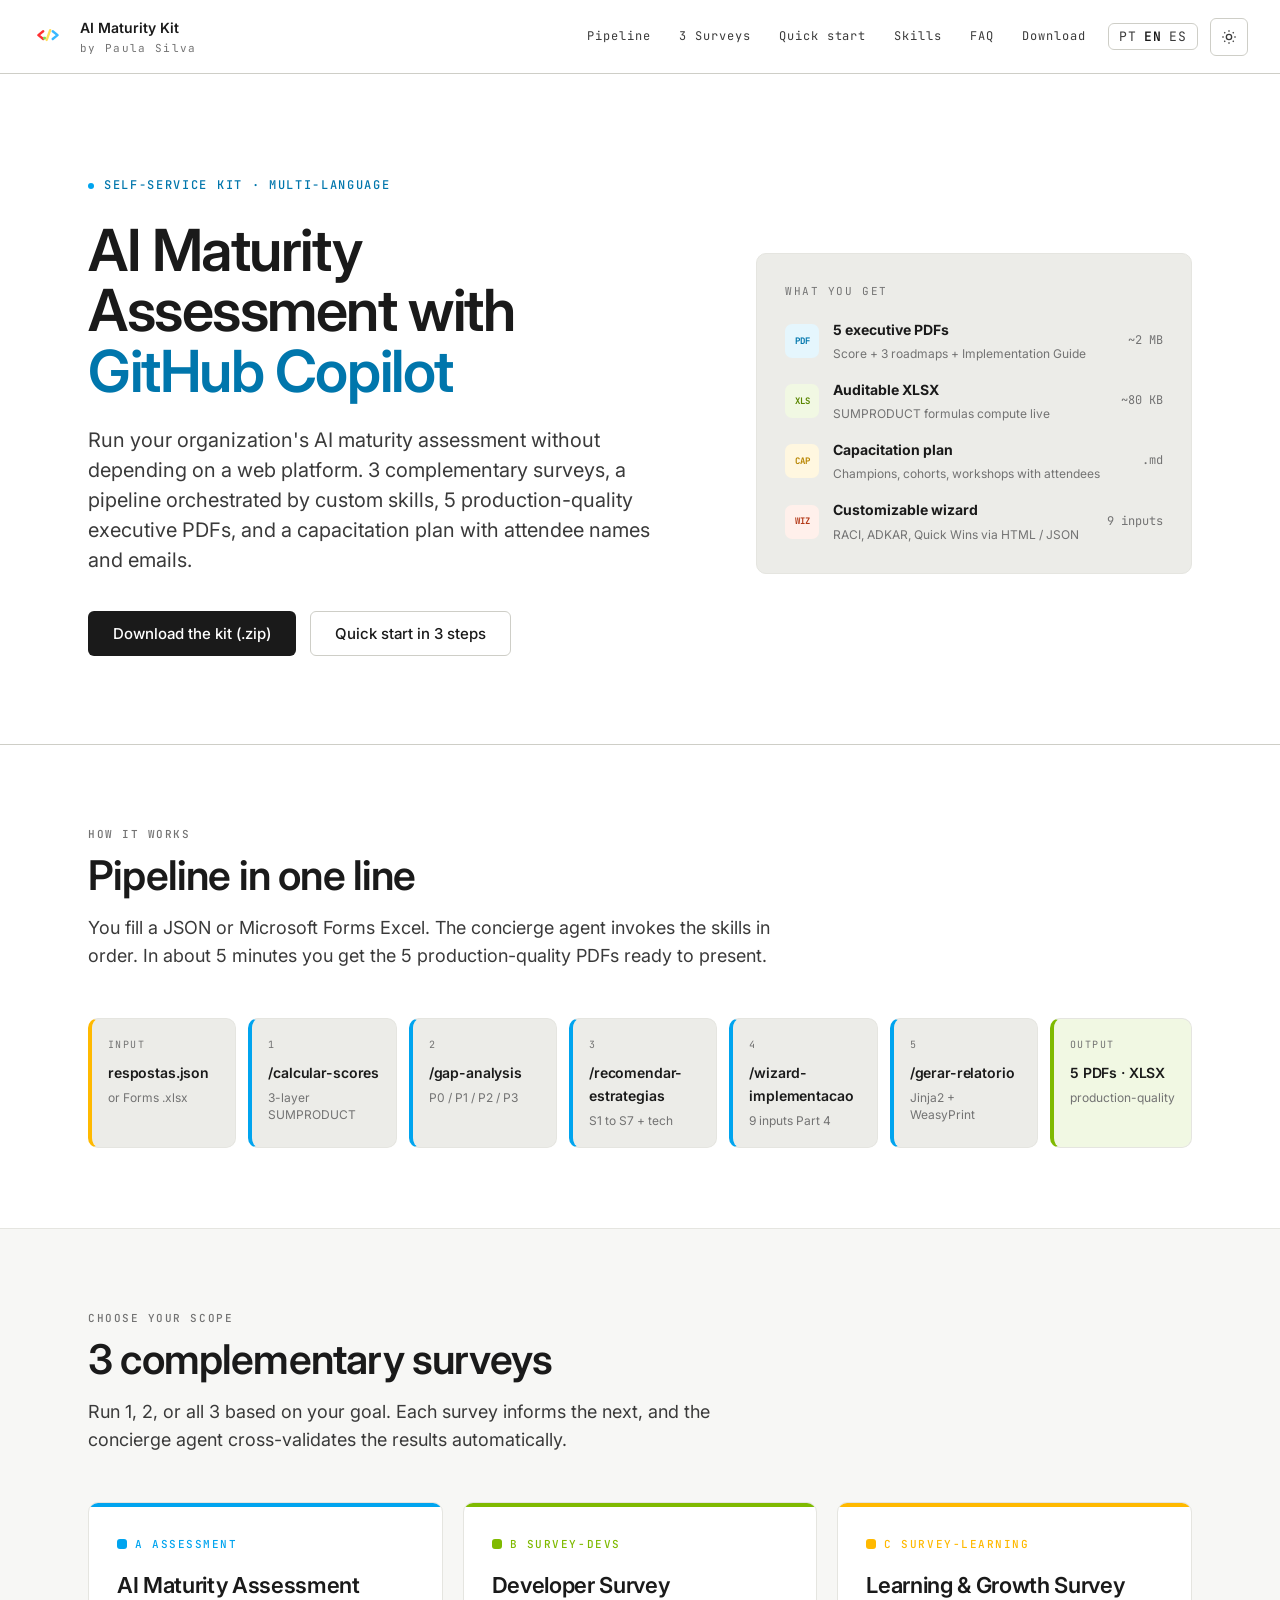
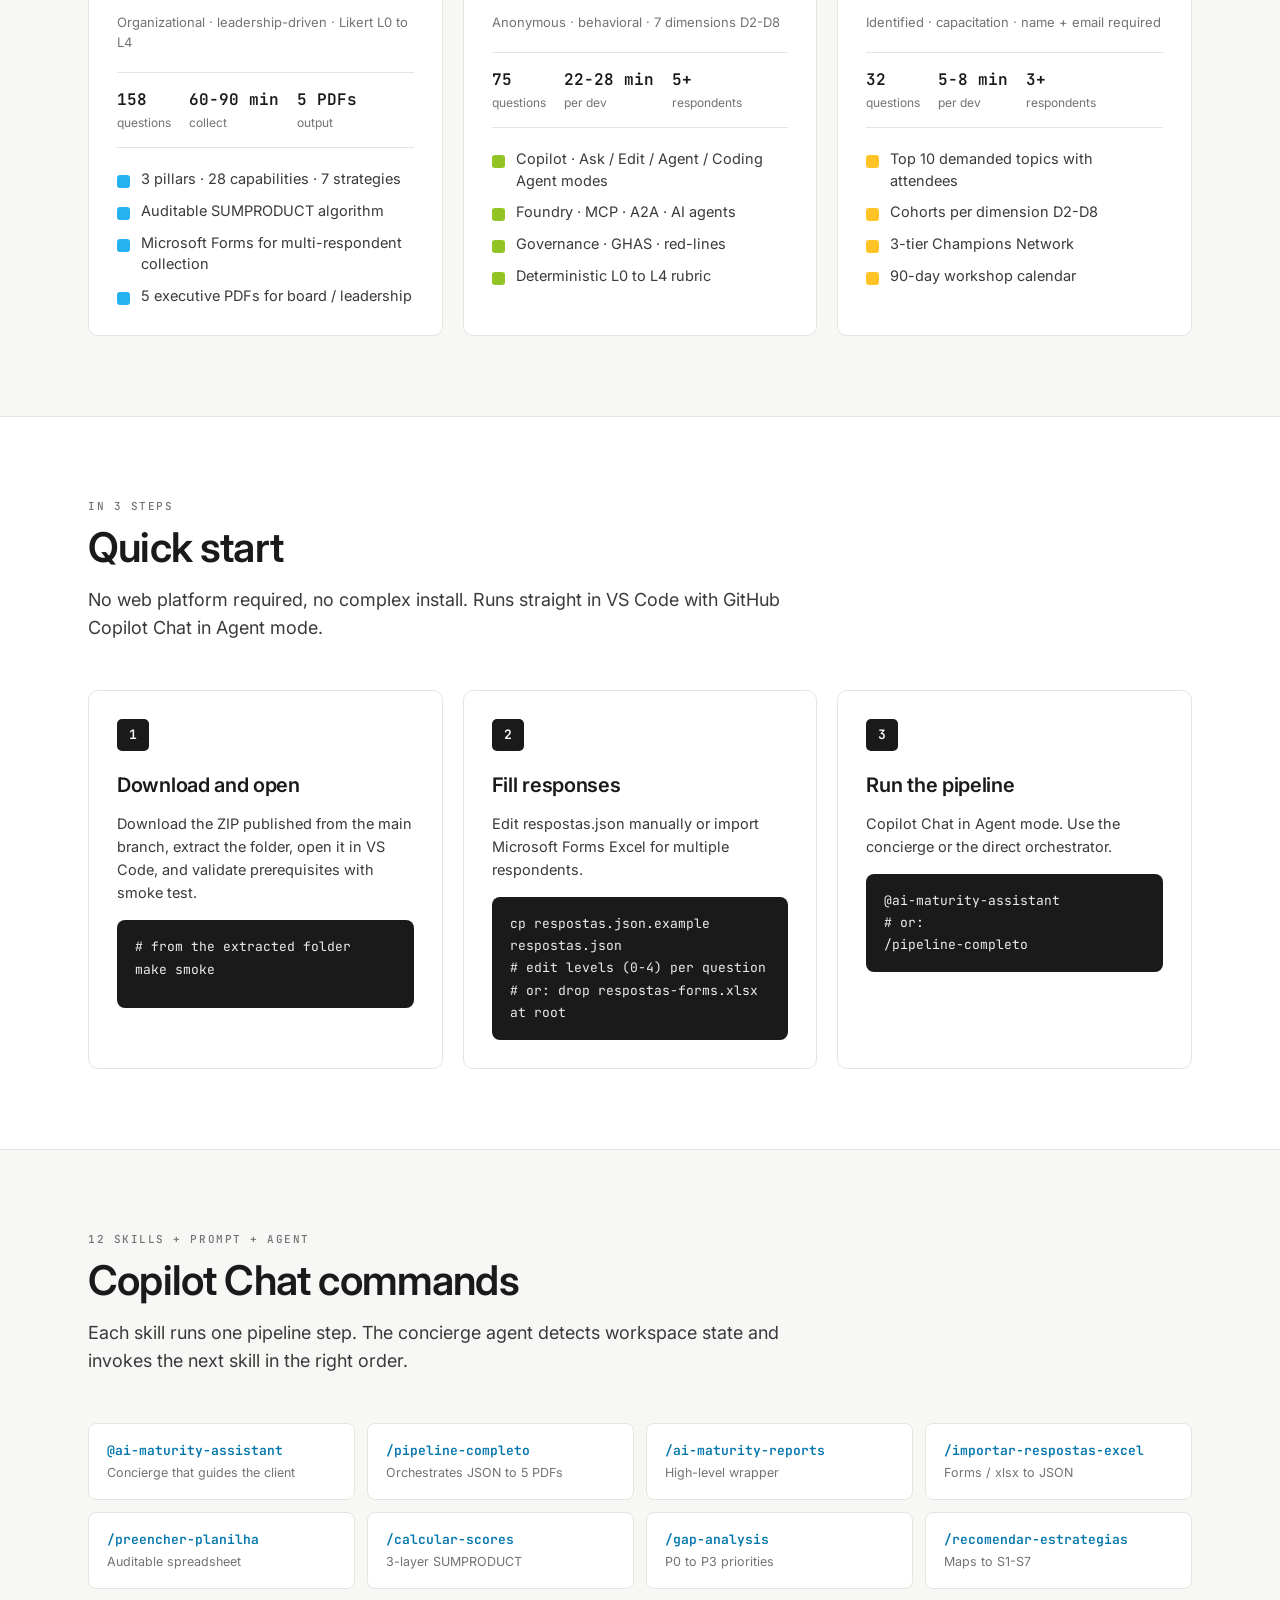
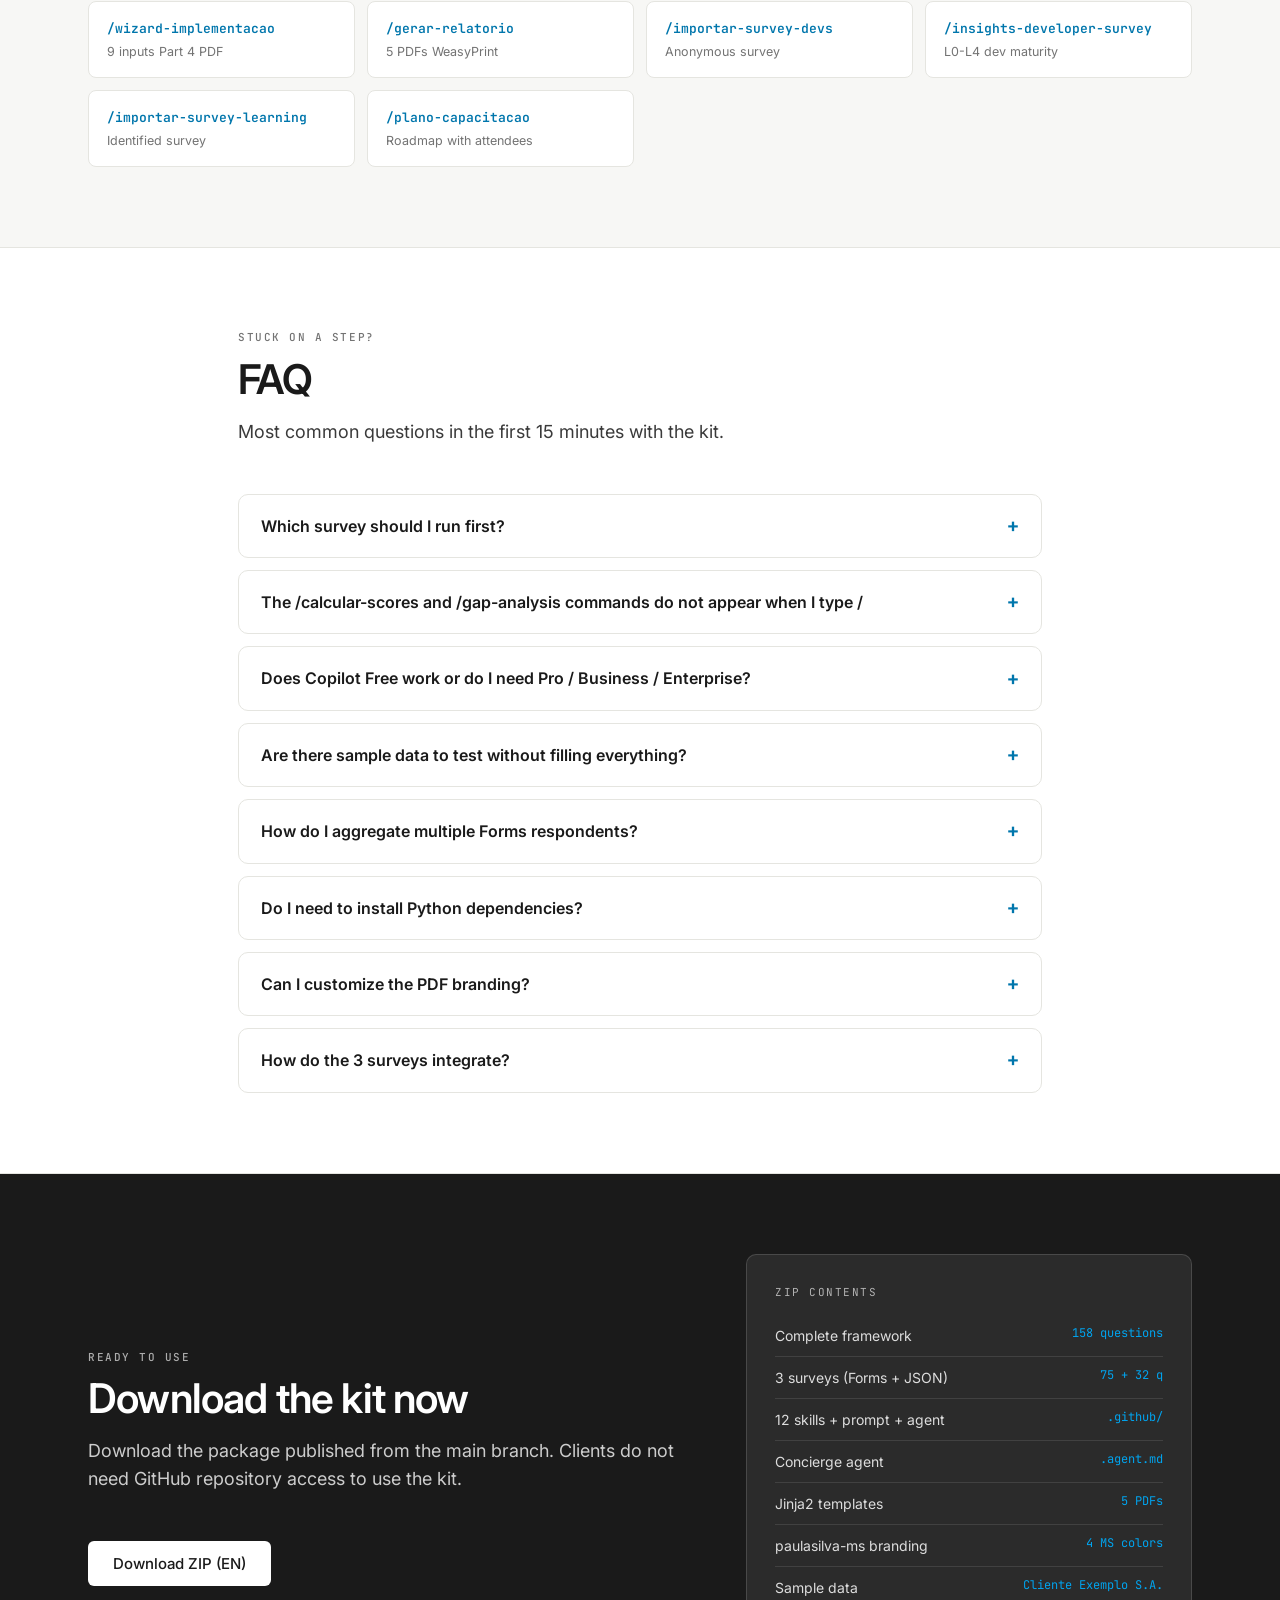
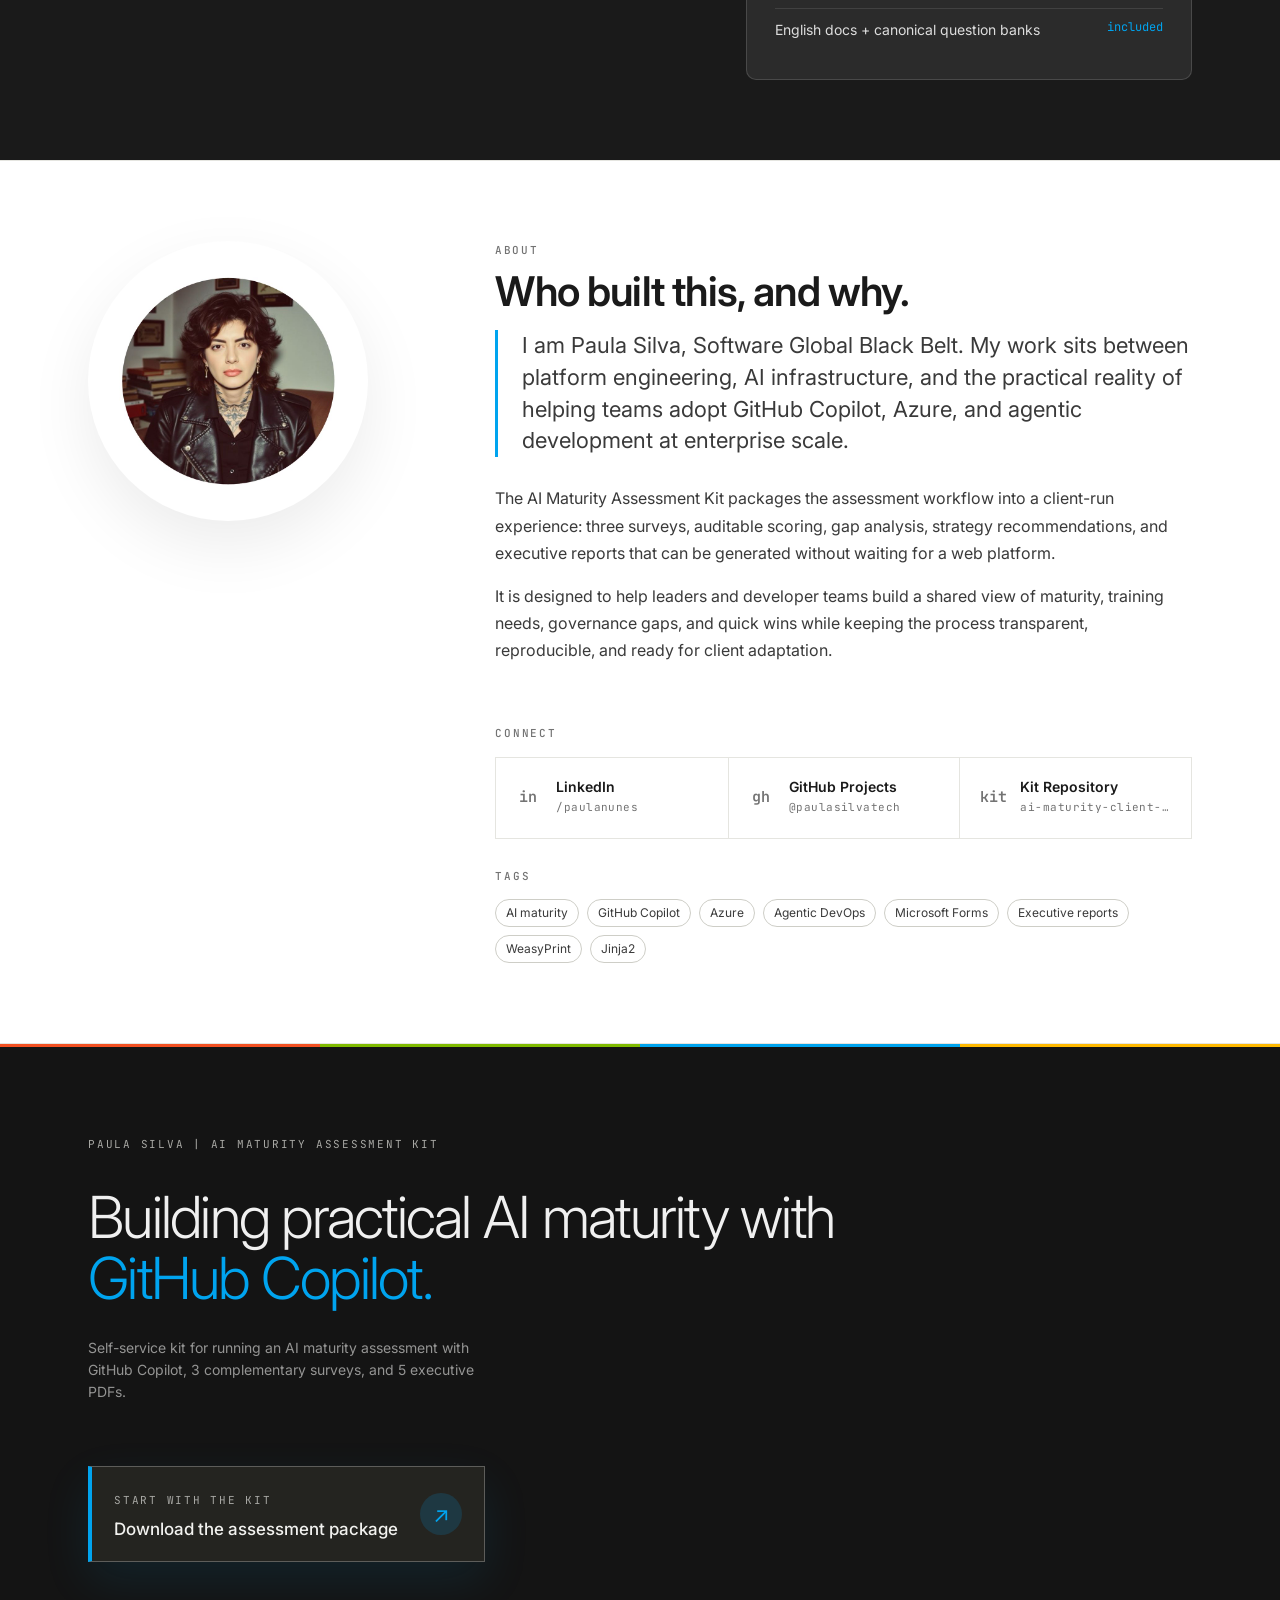
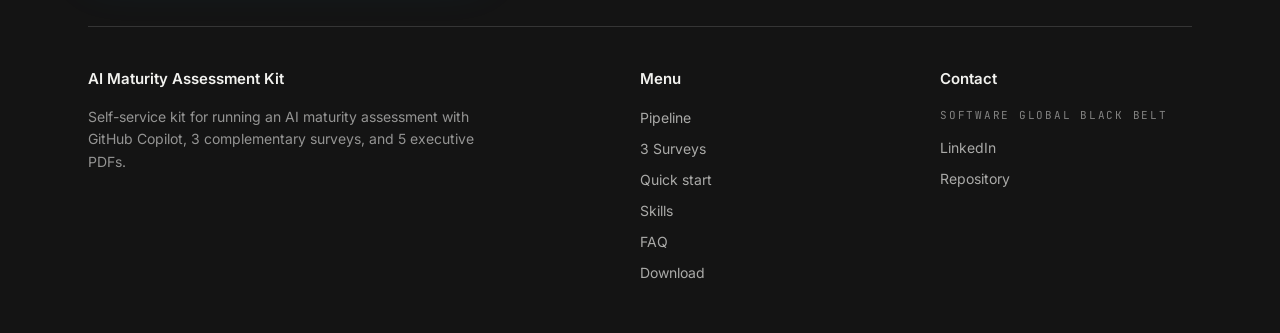
==== commit 36b15181: "style: improve Frontier section fidelity" ====
--- a/docs/index.html
+++ b/docs/index.html
@@ -34,7 +34,7 @@
     <link
       href="https://fonts.googleapis.com/css2?family=Inter:wght@300;400;500;600;700;800;900&family=JetBrains+Mono:wght@400;500;600&display=swap"
       rel="stylesheet">
-    <link rel="stylesheet" href="styles.css">
+    <link rel="stylesheet" href="styles.css?v=20260703-frontier">
     <link rel="icon" type="image/svg+xml"
       href='data:image/svg+xml;utf8,<svg xmlns="http://www.w3.org/2000/svg" viewBox="0 0 1914 1062"><path fill="%23F25022" d="M532 131 L36 462 L13 497 L13 560 L23 582 L48 604 L521 923 L539 926 L539 699 L547 680 L314 530 L527 395 L551 371 L558 347 L558 155 L547 135 Z"/><path fill="%237FBA00" d="M551 681 L542 693 L540 700 L540 917 L546 930 L558 940 L571 943 L778 943 L788 941 L798 935 L809 910 L809 702 L807 694 L799 682 L784 674 L566 674 Z"/><path fill="%23FFB900" d="M1390 16 L1208 13 L1184 23 L1171 38 L768 1009 L768 1026 L778 1038 L957 1042 L975 1037 L995 1017 L1346 179 L1349 145 L1367 129 L1401 47 L1402 31 Z"/><path fill="%2300A4EF" d="M1369 131 L1350 149 L1349 355 L1354 369 L1385 399 L1592 528 L1373 667 L1354 688 L1349 703 L1349 907 L1361 924 L1377 926 L1871 595 L1893 563 L1894 501 L1885 477 L1863 456 L1398 142 Z"/></svg>'>
   </head>
@@ -47,7 +47,7 @@
       </main>
     </div>
     <noscript>Ative JavaScript para visualizar o mini-site.</noscript>
-    <script src="app.js" defer></script>
+    <script src="app.js?v=20260703-frontier" defer></script>
   </body>
 
 </html>
--- a/docs/styles.css
+++ b/docs/styles.css
@@ -531,7 +531,7 @@
 /* survey cards */
 .cards {
     display: grid;
-    grid-template-columns: repeat(auto-fit, minmax(300px, 1fr));
+    grid-template-columns: repeat(auto-fit, minmax(min(100%, 300px), 1fr));
     gap: 20px;
 }
 
@@ -874,72 +874,144 @@
 
 .about__inner {
     display: grid;
-    grid-template-columns: minmax(0, 1.35fr) minmax(320px, 0.9fr);
+    grid-template-columns: minmax(220px, 0.65fr) minmax(0, 1.35fr);
     gap: 72px;
-    align-items: center;
-}
-
-.about__copy {
-    max-width: 720px;
+    align-items: start;
+}
+
+.about__portrait {
+    width: min(100%, 280px);
+    aspect-ratio: 1;
+    border-radius: 50%;
+    padding: 16px;
+    background: #FFFFFF;
+    box-shadow: 0 24px 64px rgba(0, 0, 0, 0.08);
+}
+
+.about__portrait img {
+    display: block;
+    width: 100%;
+    height: 100%;
+    border-radius: 50%;
+    object-fit: cover;
+}
+
+.about__content {
+    max-width: 740px;
+}
+
+.about__statement {
+    border-left: 3px solid var(--c-blue-500);
+    margin: 0 0 28px;
+    padding-left: 24px;
+}
+
+.about__statement p {
+    margin: 0;
+    color: var(--ink-2);
+    font-size: 22px;
+    line-height: 1.45;
 }
 
 .about__body {
     display: grid;
-    gap: 18px;
+    gap: 0;
+}
+
+.about__body p {
+    max-width: var(--measure);
+    margin: 0 0 16px;
     color: var(--ink-2);
     font-size: 16px;
-    line-height: 1.75;
-}
-
-.about__card {
+    line-height: 1.7;
+}
+
+.about-connect {
+    margin-top: 44px;
+}
+
+.about-connect__label {
+    margin-bottom: 14px;
+    color: var(--ink-3);
+    font-family: var(--font-mono);
+    font-size: 11px;
+    font-weight: 500;
+    letter-spacing: 0.16em;
+    text-transform: uppercase;
+}
+
+.about-connect__grid {
+    display: grid;
+    grid-template-columns: repeat(3, minmax(0, 1fr));
+    list-style: none;
+    border: 1px solid var(--rule);
+    background: var(--paper);
+}
+
+.about-connect__item {
+    min-width: 0;
+    min-height: 80px;
+}
+
+.about-connect__item+.about-connect__item {
+    border-left: 1px solid var(--rule);
+}
+
+.about-connect__link {
+    display: grid;
+    grid-template-columns: 24px minmax(0, 1fr);
+    align-items: center;
+    column-gap: 16px;
+    width: 100%;
+    height: 100%;
+    padding: 18px 20px;
+    color: var(--ink);
+    text-decoration: none;
+}
+
+.about-connect__icon {
+    color: var(--ink-3);
+    font-family: var(--font-mono);
+    font-size: 15px;
+    font-weight: 600;
+    width: 24px;
+    text-align: center;
+    text-transform: lowercase;
+}
+
+.about-connect__copy {
+    min-width: 0;
+}
+
+.about-connect__title {
+    display: block;
+    color: var(--ink);
+    font-size: 14px;
+    font-weight: 600;
+    line-height: 1.2;
+    overflow: hidden;
+    text-overflow: ellipsis;
+    white-space: nowrap;
+}
+
+.about-connect__meta {
+    display: block;
+    overflow: hidden;
+    margin-top: 3px;
+    color: var(--ink-3);
+    font-family: var(--font-mono);
+    font-size: 11px;
+    letter-spacing: 0.04em;
+    text-overflow: ellipsis;
+    white-space: nowrap;
+}
+
+.about-connect__link:hover {
     background: var(--bg-alt);
-    border: 1px solid var(--rule);
-    border-radius: 10px;
-    padding: 28px;
-}
-
-.about__card h3 {
-    margin: 0 0 8px;
-    font-size: 18px;
-    font-weight: 700;
-}
-
-.about__role,
-.about__label {
-    color: var(--ink-3);
-    font-family: var(--font-mono);
-    font-size: 10px;
-    font-weight: 500;
-    letter-spacing: 0.18em;
-    text-transform: uppercase;
-}
-
-.about__meta {
-    display: grid;
-    gap: 18px;
-    margin-top: 24px;
-}
-
-.about__label {
-    margin-bottom: 6px;
-}
-
-.about__meta a,
-.about__meta span {
-    color: var(--ink-2);
-    font-size: 14px;
-    line-height: 1.45;
-}
-
-.about__meta a {
-    color: var(--c-blue-700);
-    text-decoration: none;
-}
-
-.about__meta a:hover {
-    color: var(--ink);
-    text-decoration: underline;
-    text-underline-offset: 3px;
+}
+
+.about__tag-block {
+    margin-top: 28px;
 }
 
 .about__tags {
@@ -963,32 +1035,142 @@
 
 /* footer */
 .footer {
-    background: var(--paper);
-    padding: 56px 0 48px;
+    background: #141414;
+    color: #F0F0F0;
+    padding: 0 0 48px;
+}
+
+.footer__stripe {
+    display: grid;
+    grid-template-columns: repeat(4, 1fr);
+    height: 3px;
+}
+
+.footer__stripe span:nth-child(1) {
+    background: var(--c-red-500);
+}
+
+.footer__stripe span:nth-child(2) {
+    background: var(--c-green-500);
+}
+
+.footer__stripe span:nth-child(3) {
+    background: var(--c-blue-500);
+}
+
+.footer__stripe span:nth-child(4) {
+    background: var(--c-yellow-500);
+}
+
+.footer__hub {
+    padding: 88px 0 64px;
+    border-bottom: 1px solid rgba(255, 255, 255, 0.14);
+}
+
+.footer__kicker,
+.footer__hub-kicker {
+    color: #A8A8A4;
+    font-family: var(--font-mono);
+    font-size: 11px;
+    letter-spacing: 0.16em;
+    text-transform: uppercase;
+}
+
+.footer__headline {
+    max-width: 780px;
+    margin: 34px 0 28px;
+    color: #F0F0F0;
+    font-size: clamp(38px, 5vw, 58px);
+    font-weight: 300;
+    letter-spacing: -0.03em;
+    line-height: 1.05;
+}
+
+.footer__headline-accent {
+    color: var(--c-blue-500);
+}
+
+.footer__summary {
+    max-width: 620px;
+    margin: 0 0 28px;
+    color: #C7C7C2;
+    font-size: 19px;
+    line-height: 1.55;
+}
+
+.footer__hub-link {
+    display: inline-flex;
+    align-items: center;
+    justify-content: space-between;
+    gap: 22px;
+    min-width: min(100%, 360px);
+    margin-top: 34px;
+    padding: 18px 22px;
+    background: #242420;
+    border: 1px solid rgba(242, 242, 239, 0.28);
+    border-left: 4px solid var(--c-blue-500);
+    color: #FFFFFF;
+    box-shadow: 0 18px 48px rgba(0, 164, 239, 0.1);
+    text-decoration: none;
+    transition: transform 0.16s, border-color 0.16s, background 0.16s;
+}
+
+.footer__hub-link:hover {
+    transform: translateY(-2px);
+    background: #1D2E36;
+    border-color: rgba(0, 164, 239, 0.62);
+}
+
+.footer__hub-icon {
+    display: inline-flex;
+    align-items: center;
+    justify-content: center;
+    order: 2;
+    width: 42px;
+    height: 42px;
+    border-radius: 999px;
+    background: rgba(0, 164, 239, 0.16);
+    color: var(--c-blue-500);
+    font-size: 22px;
+    line-height: 1;
+}
+
+.footer__hub-link>span:last-child {
+    display: block;
+}
+
+.footer__hub-title {
+    display: block;
+    margin-top: 4px;
+    color: #F2F2EF;
+    font-size: 17px;
+    font-weight: 500;
 }
 
 .footer__grid {
     display: grid;
     grid-template-columns: 2fr 1fr 1fr;
     gap: 48px;
+    padding-top: 40px;
 }
 
 .footer h5 {
     margin: 0 0 14px;
+    color: #F2F2EF;
     font-size: 15px;
     font-weight: 600;
 }
 
 .footer p {
     max-width: 420px;
-    color: var(--ink-3);
+    color: rgba(242, 242, 239, 0.58);
     font-size: 14px;
     line-height: 1.6;
 }
 
 .footer__author {
     margin-bottom: 12px;
-    color: var(--ink-3);
+    color: rgba(242, 242, 239, 0.5);
     font-family: var(--font-mono);
     font-size: 11px;
     letter-spacing: 0.16em;
@@ -1002,13 +1184,13 @@
 }
 
 .footer__links a {
-    color: var(--ink-2);
+    color: rgba(242, 242, 239, 0.68);
     font-size: 14px;
     text-decoration: none;
 }
 
 .footer__links a:hover {
-    color: var(--ink);
+    color: #F2F2EF;
     text-decoration: underline;
     text-underline-offset: 3px;
 }
@@ -1017,8 +1199,8 @@
     max-width: none;
     margin-top: 40px;
     padding-top: 24px;
-    border-top: 1px solid var(--rule);
-    color: var(--ink-3);
+    border-top: 1px solid rgba(242, 242, 239, 0.14);
+    color: rgba(242, 242, 239, 0.52);
     font-size: 12.5px;
     line-height: 1.6;
 }
@@ -1089,6 +1271,12 @@
         grid-template-columns: 1fr;
     }
 
+    .cards,
+    .steps,
+    .skills-grid {
+        grid-template-columns: 1fr;
+    }
+
     .download__panel li {
         flex-direction: column;
         gap: 2px;
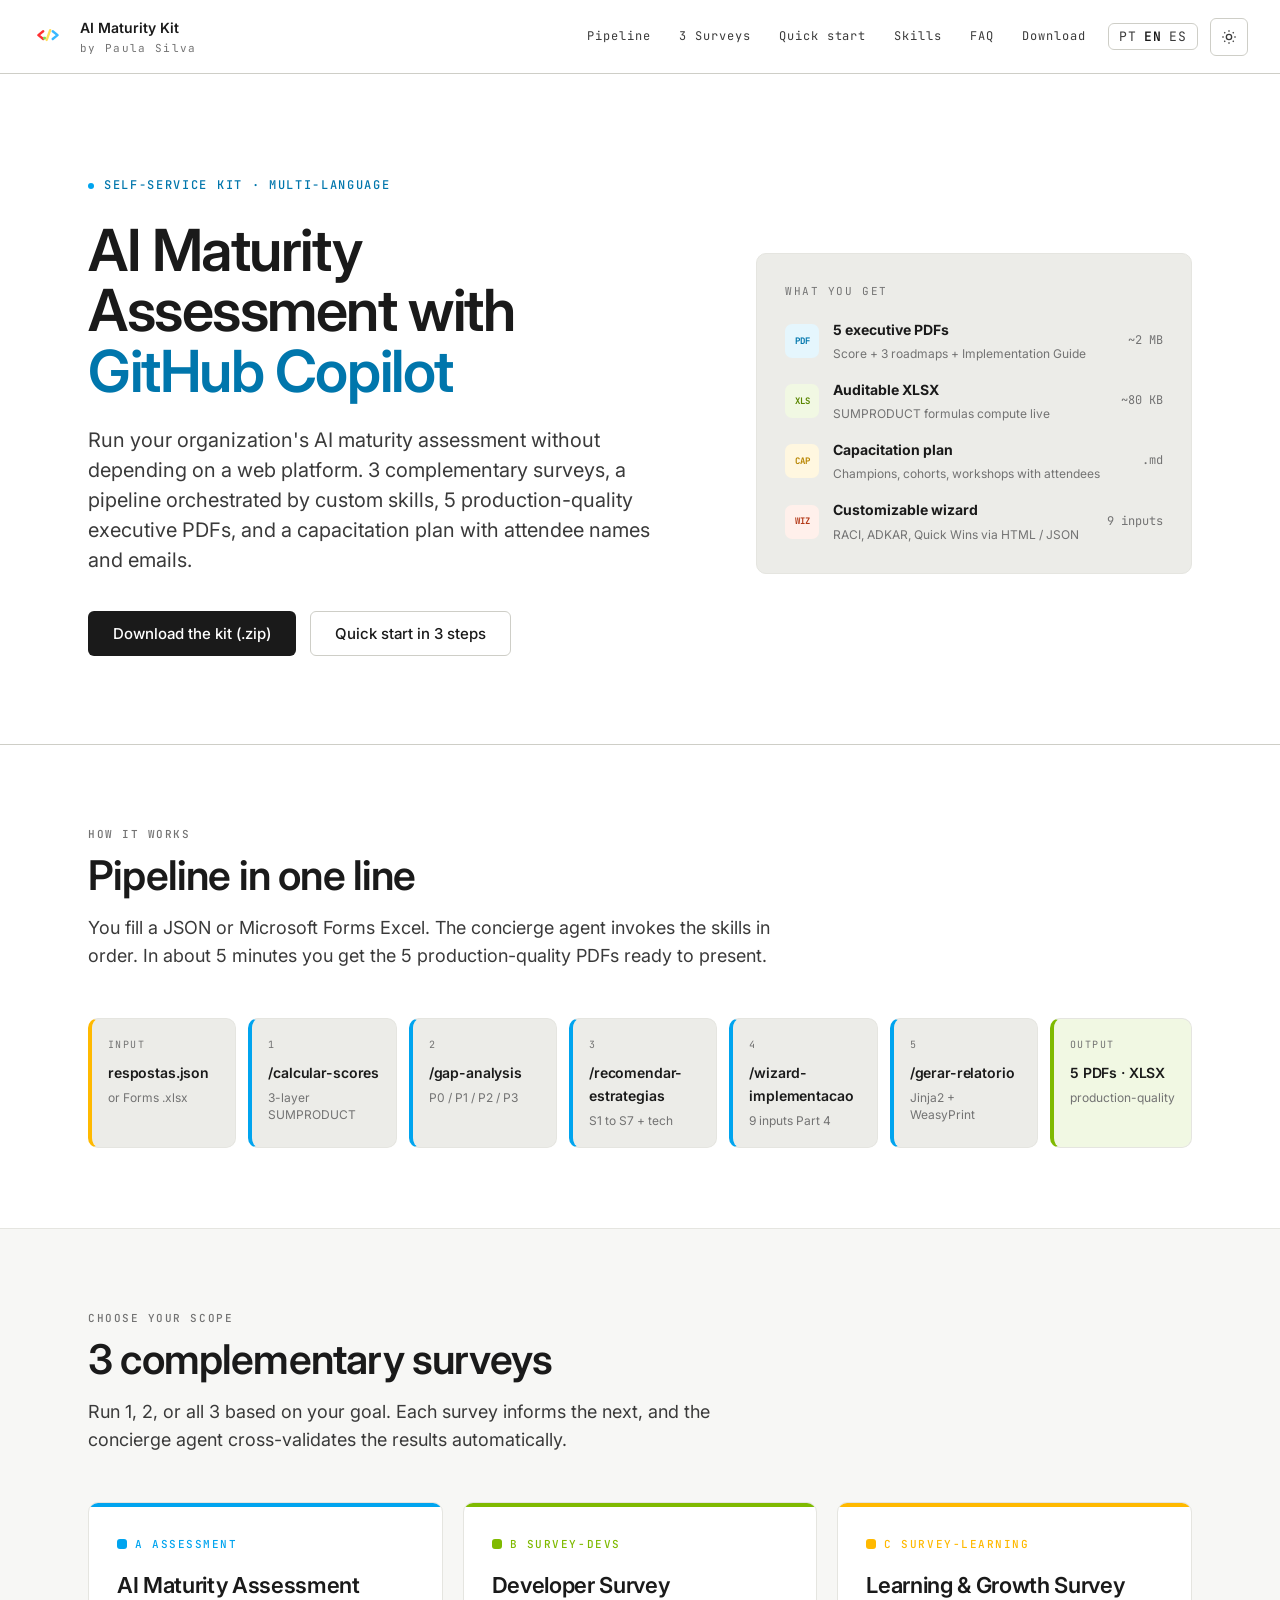
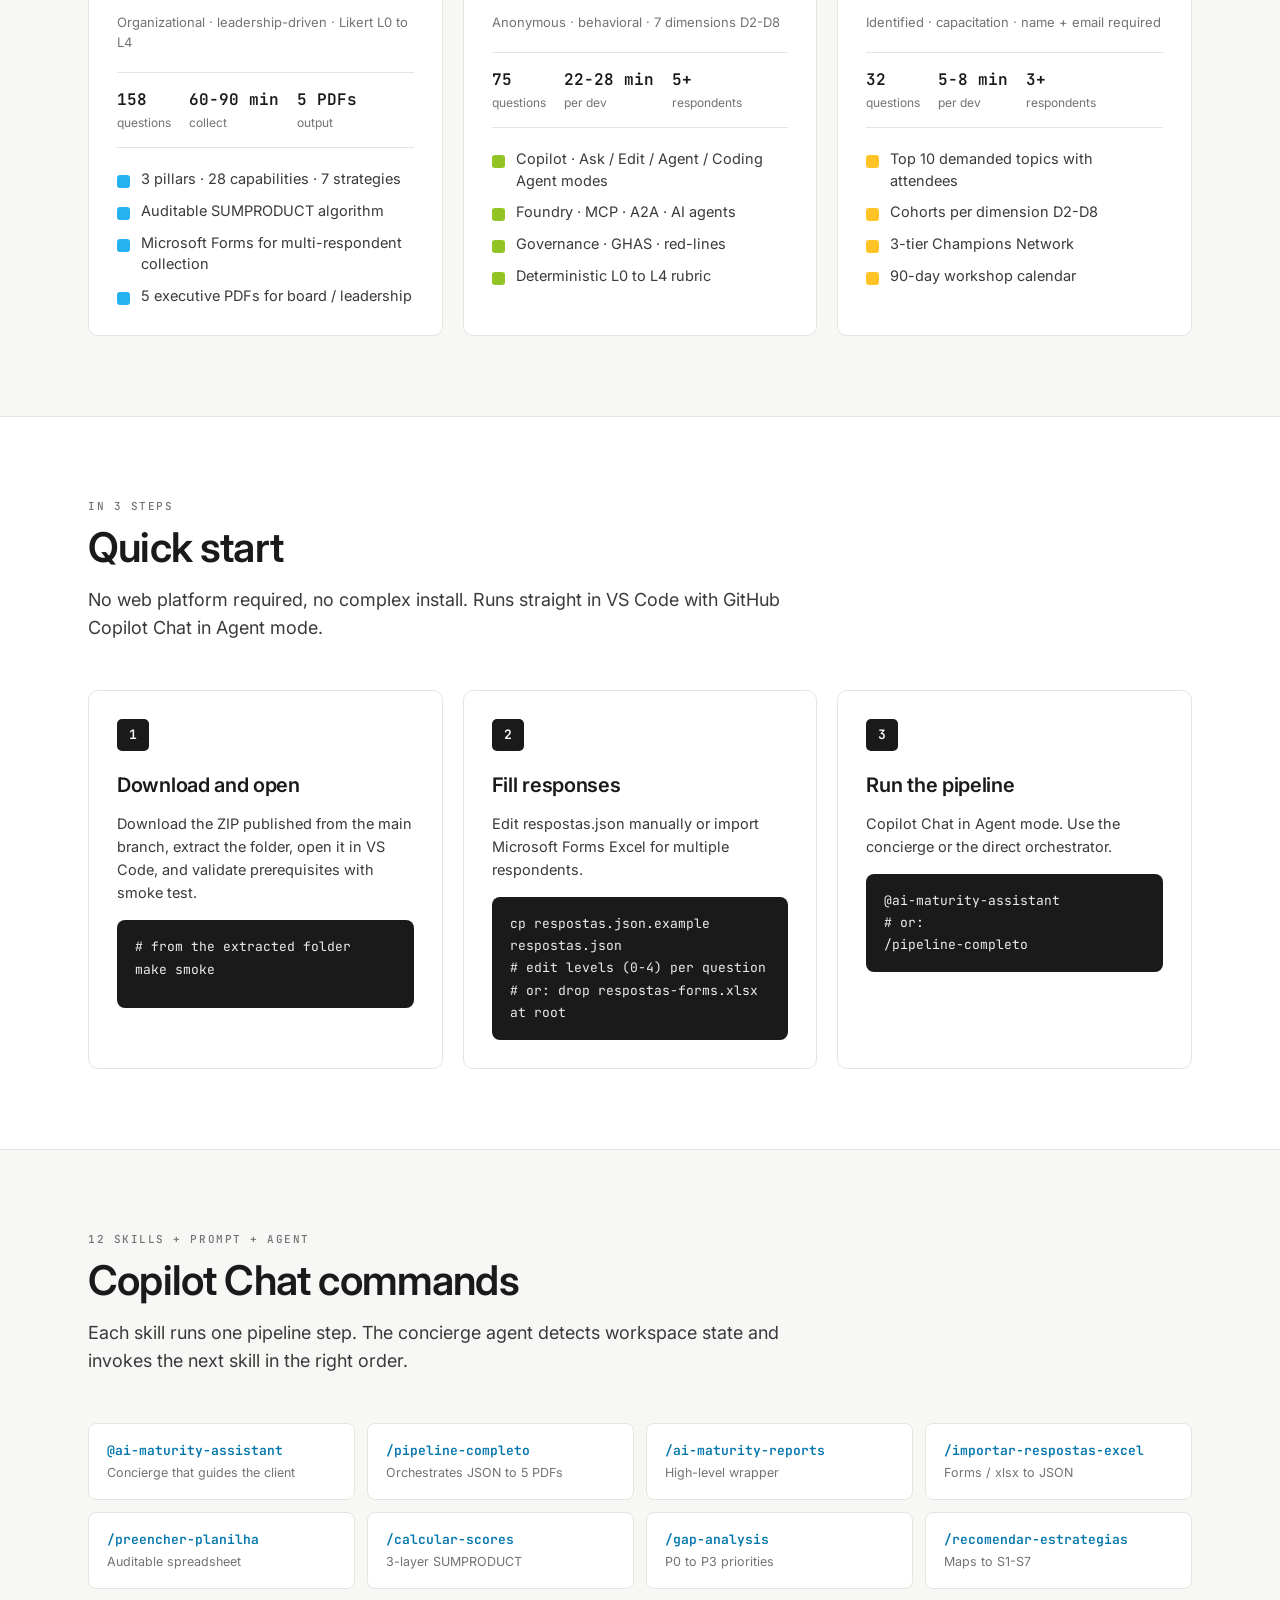
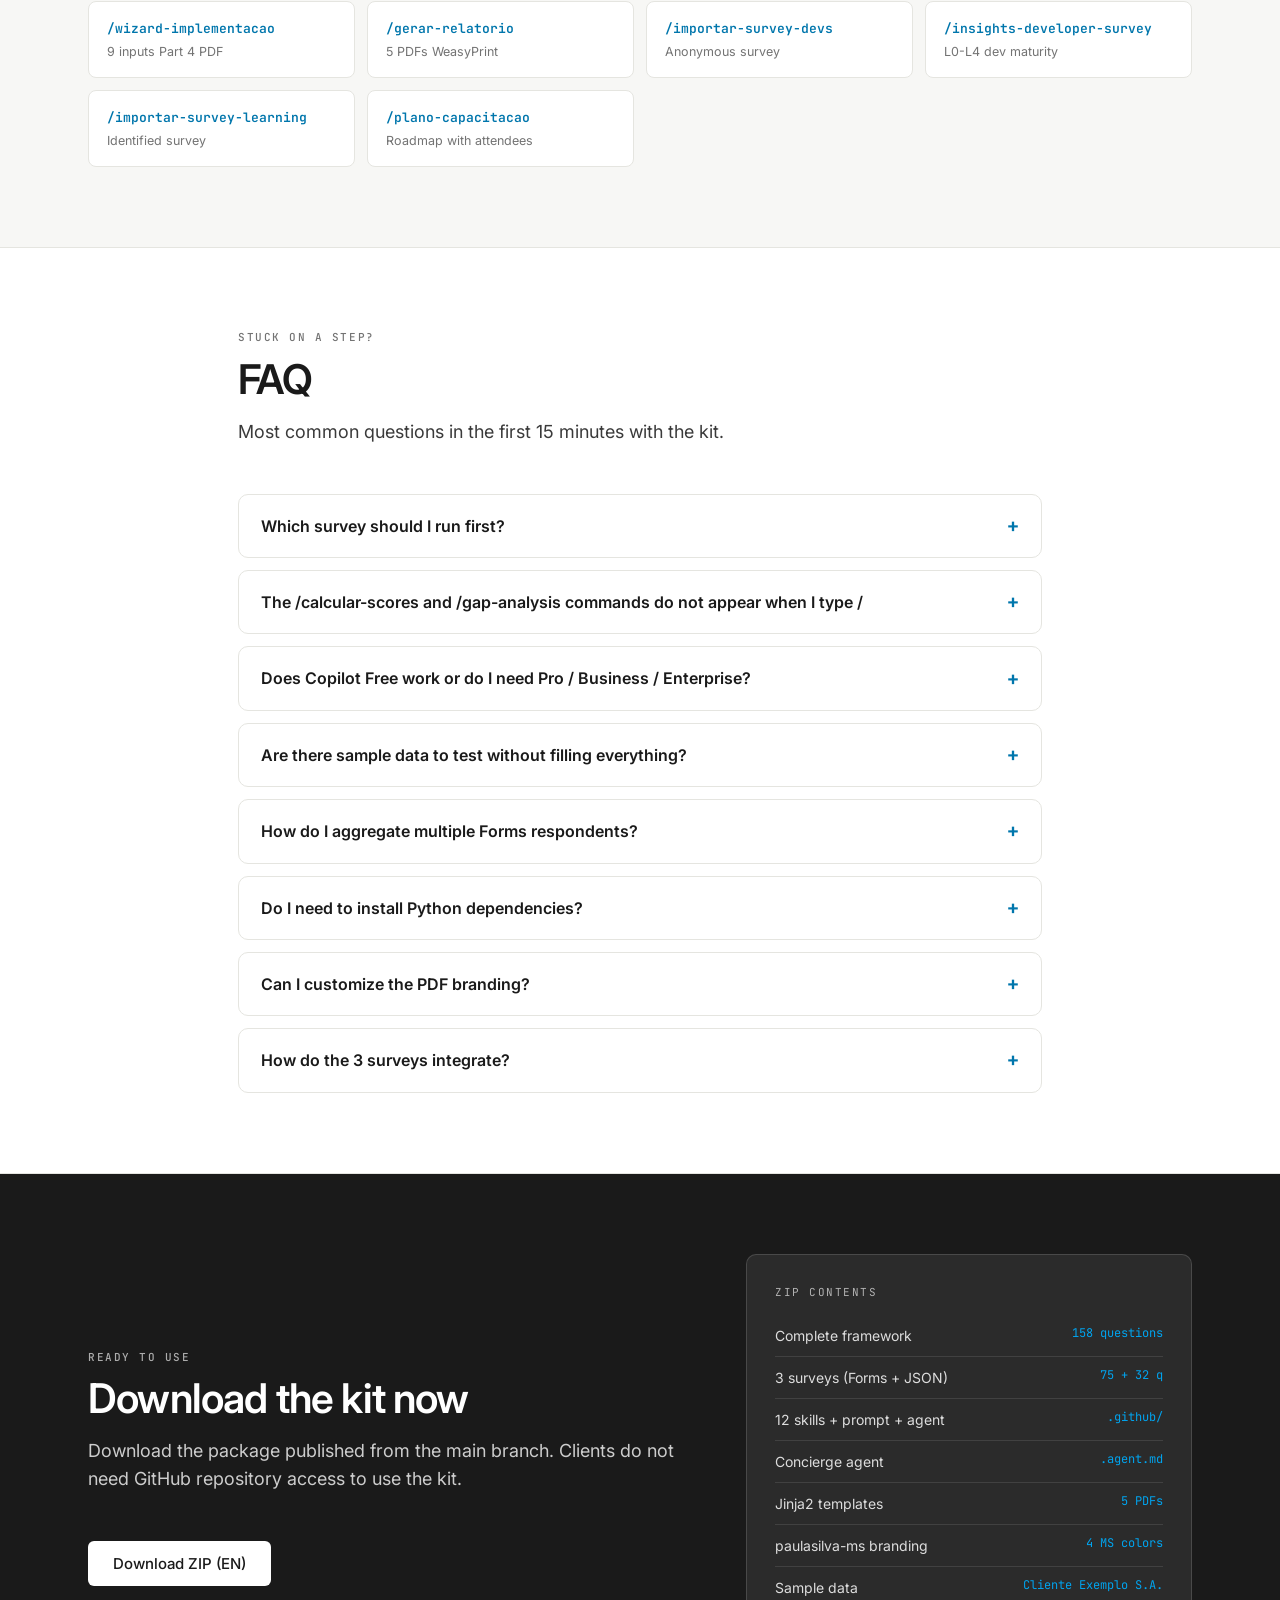
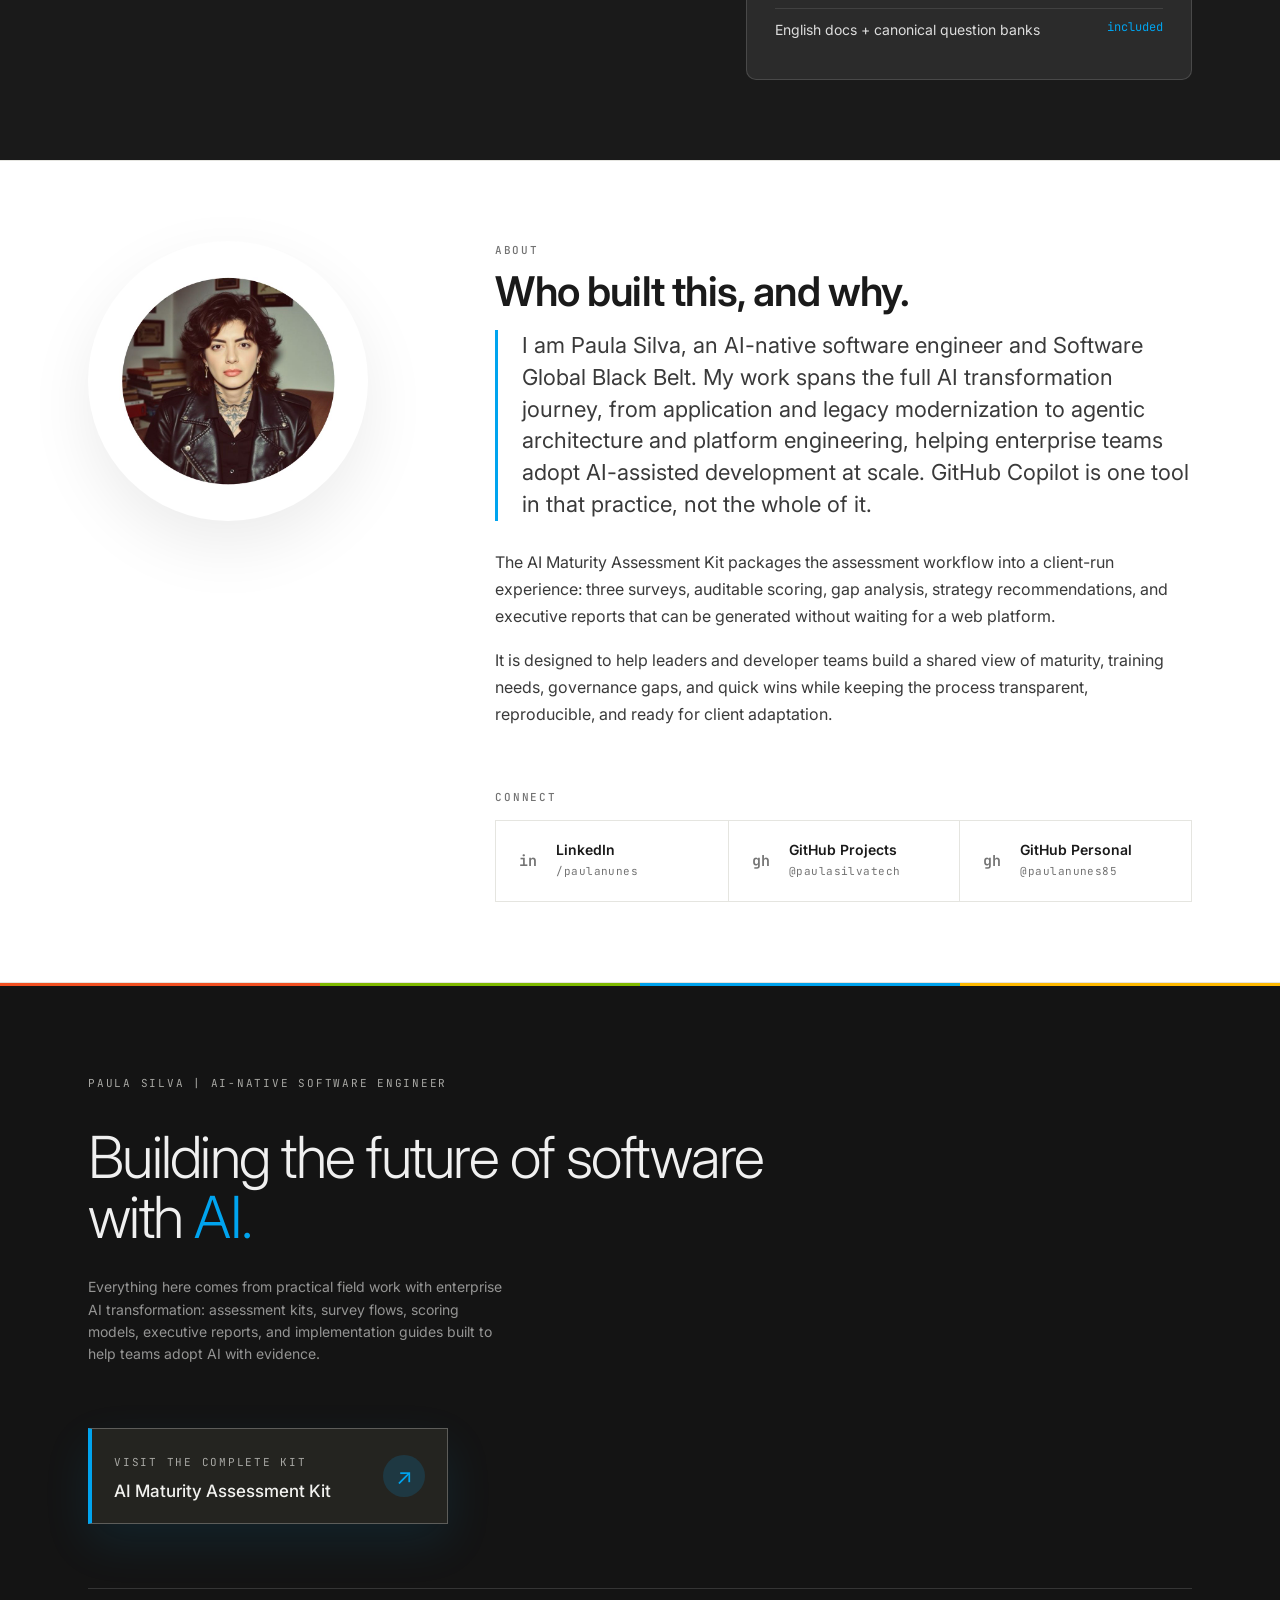
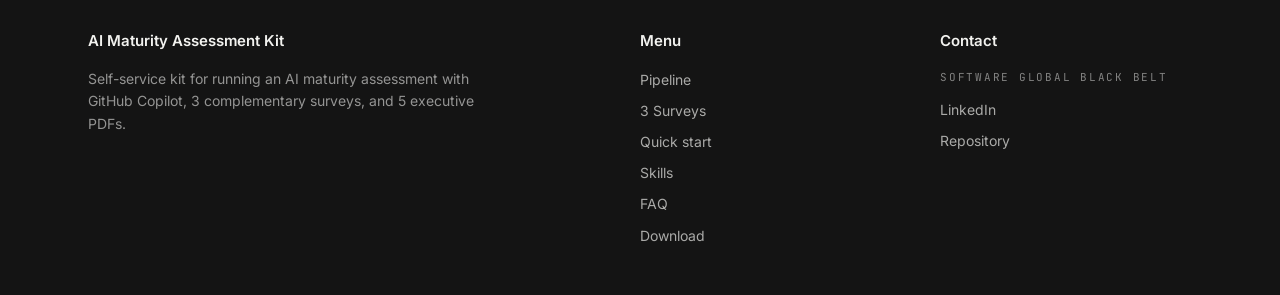
==== commit 7db40b43: "chore: bump site asset cache version" ====
--- a/docs/index.html
+++ b/docs/index.html
@@ -34,7 +34,7 @@
     <link
       href="https://fonts.googleapis.com/css2?family=Inter:wght@300;400;500;600;700;800;900&family=JetBrains+Mono:wght@400;500;600&display=swap"
       rel="stylesheet">
-    <link rel="stylesheet" href="styles.css?v=20260703-frontier">
+    <link rel="stylesheet" href="styles.css?v=20260703-frontier2">
     <link rel="icon" type="image/svg+xml"
       href='data:image/svg+xml;utf8,<svg xmlns="http://www.w3.org/2000/svg" viewBox="0 0 1914 1062"><path fill="%23F25022" d="M532 131 L36 462 L13 497 L13 560 L23 582 L48 604 L521 923 L539 926 L539 699 L547 680 L314 530 L527 395 L551 371 L558 347 L558 155 L547 135 Z"/><path fill="%237FBA00" d="M551 681 L542 693 L540 700 L540 917 L546 930 L558 940 L571 943 L778 943 L788 941 L798 935 L809 910 L809 702 L807 694 L799 682 L784 674 L566 674 Z"/><path fill="%23FFB900" d="M1390 16 L1208 13 L1184 23 L1171 38 L768 1009 L768 1026 L778 1038 L957 1042 L975 1037 L995 1017 L1346 179 L1349 145 L1367 129 L1401 47 L1402 31 Z"/><path fill="%2300A4EF" d="M1369 131 L1350 149 L1349 355 L1354 369 L1385 399 L1592 528 L1373 667 L1354 688 L1349 703 L1349 907 L1361 924 L1377 926 L1871 595 L1893 563 L1894 501 L1885 477 L1863 456 L1398 142 Z"/></svg>'>
   </head>
@@ -47,7 +47,7 @@
       </main>
     </div>
     <noscript>Ative JavaScript para visualizar o mini-site.</noscript>
-    <script src="app.js?v=20260703-frontier" defer></script>
+    <script src="app.js?v=20260703-frontier2" defer></script>
   </body>
 
 </html>
--- a/docs/styles.css
+++ b/docs/styles.css
@@ -1,6 +1,6 @@
 /* ============================================================
    AI Maturity Assessment Kit mini-site
-   Visual system aligned with Frontier Cockpit
+    Public GitHub Pages experience
    ============================================================ */
 
 :root {
@@ -1010,29 +1010,6 @@
     background: var(--bg-alt);
 }
 
-.about__tag-block {
-    margin-top: 28px;
-}
-
-.about__tags {
-    display: flex;
-    flex-wrap: wrap;
-    gap: 8px;
-}
-
-.about__tag {
-    display: inline-flex;
-    align-items: center;
-    min-height: 28px;
-    padding: 6px 10px;
-    border: 1px solid var(--rule-2);
-    border-radius: 999px;
-    background: var(--paper);
-    color: var(--ink-2);
-    font-size: 12px;
-    line-height: 1;
-}
-
 /* footer */
 .footer {
     background: #141414;
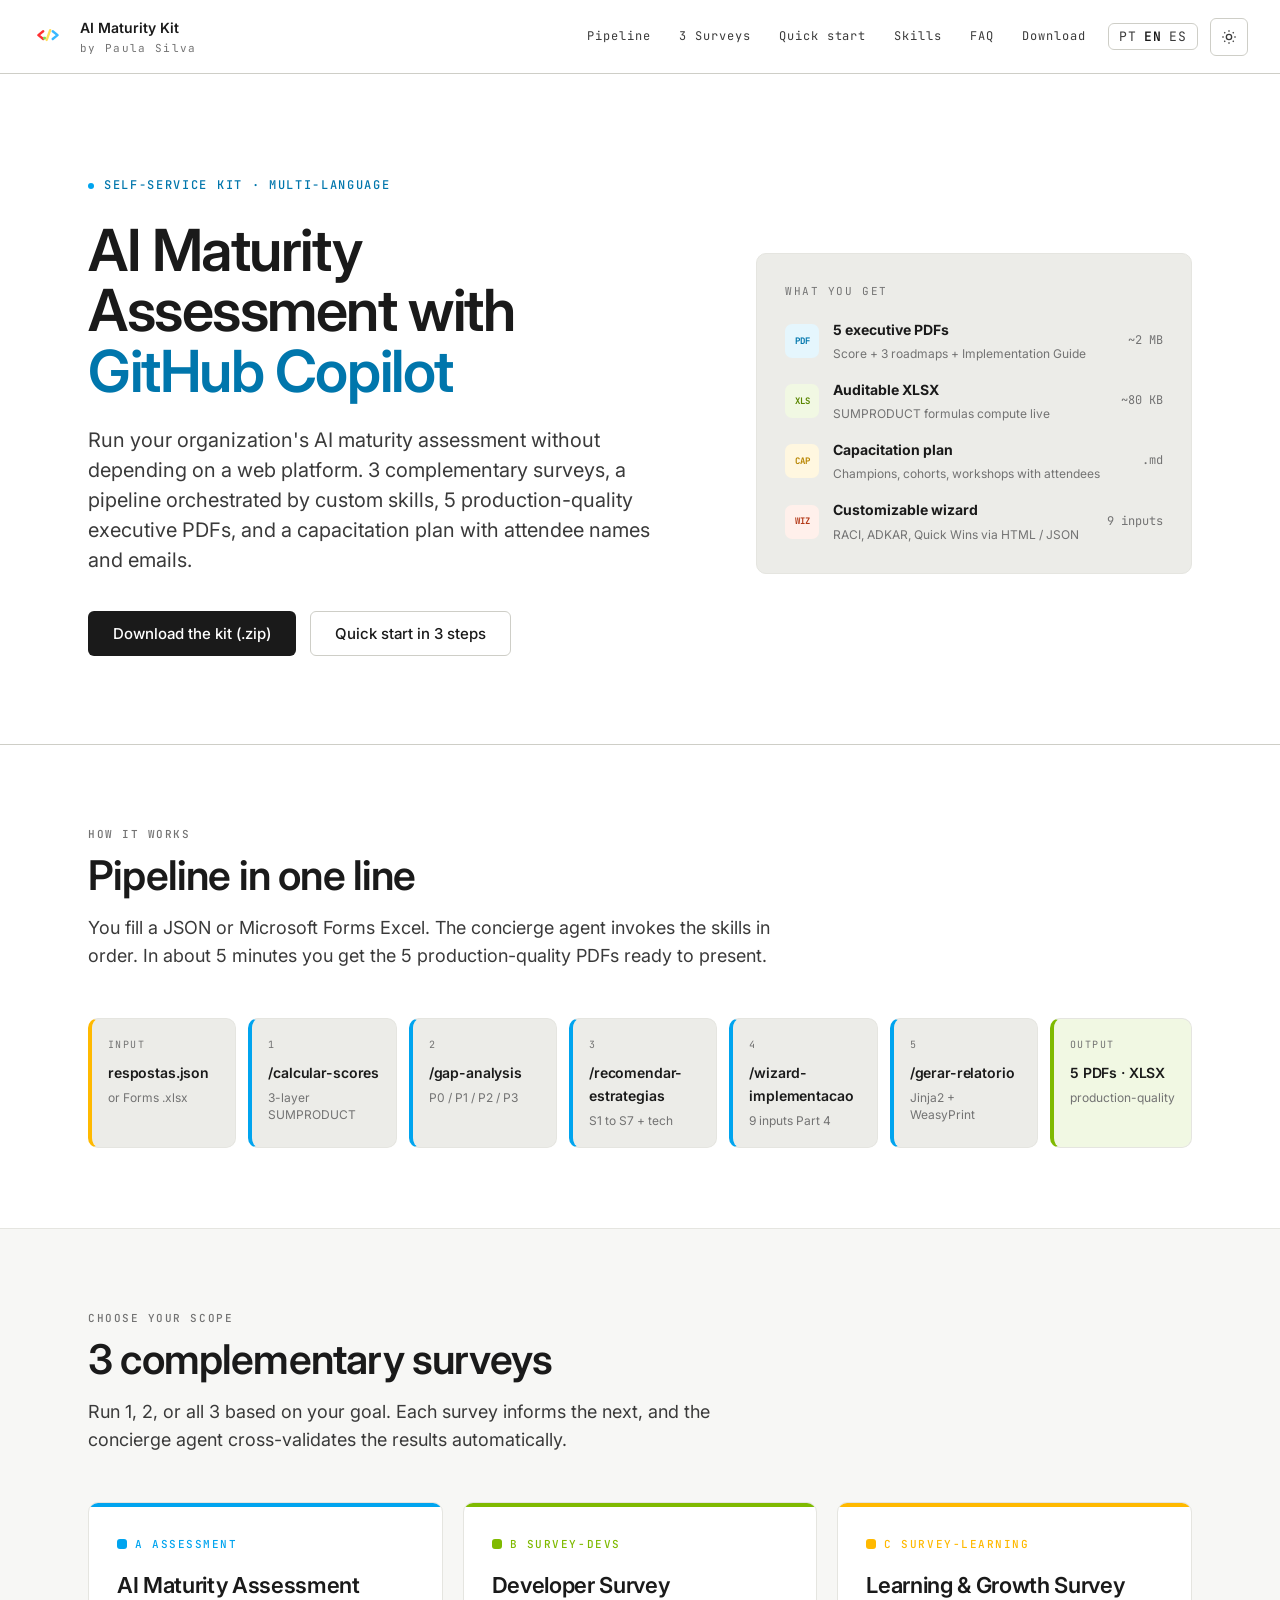
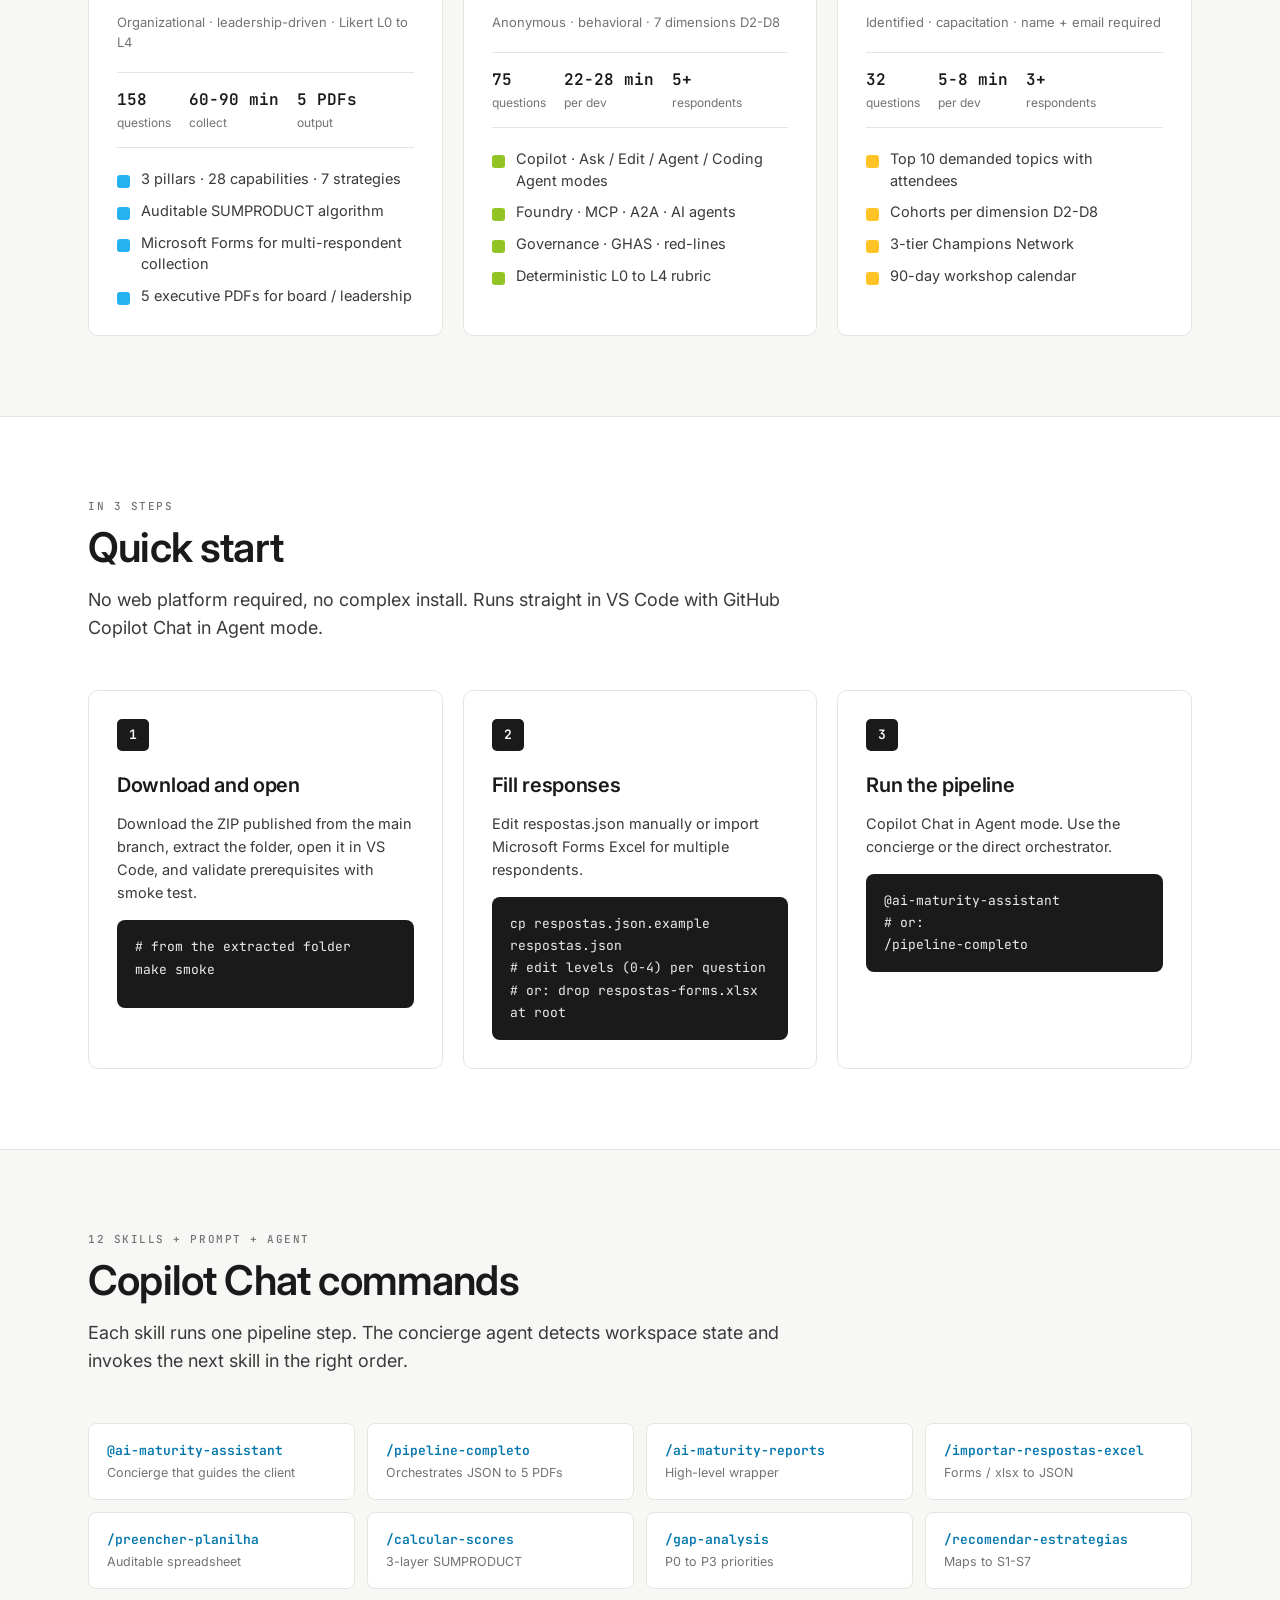
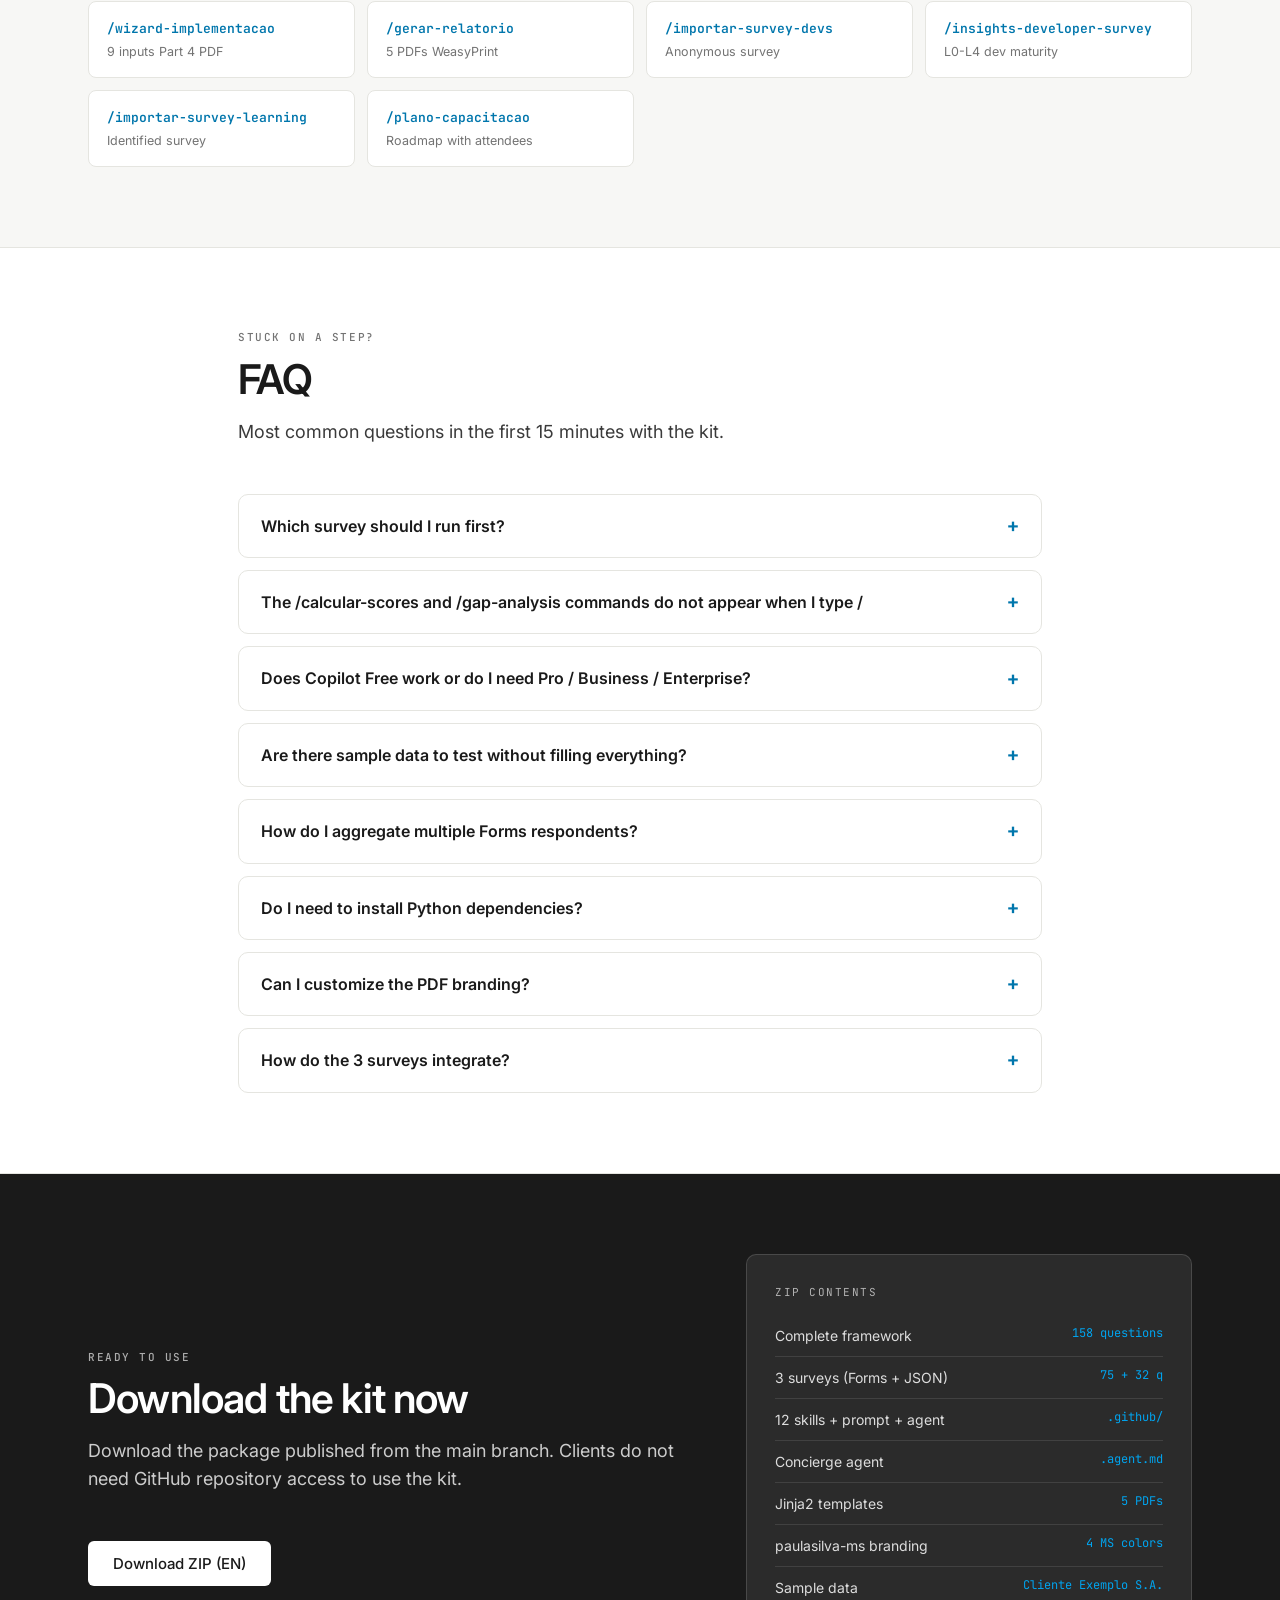
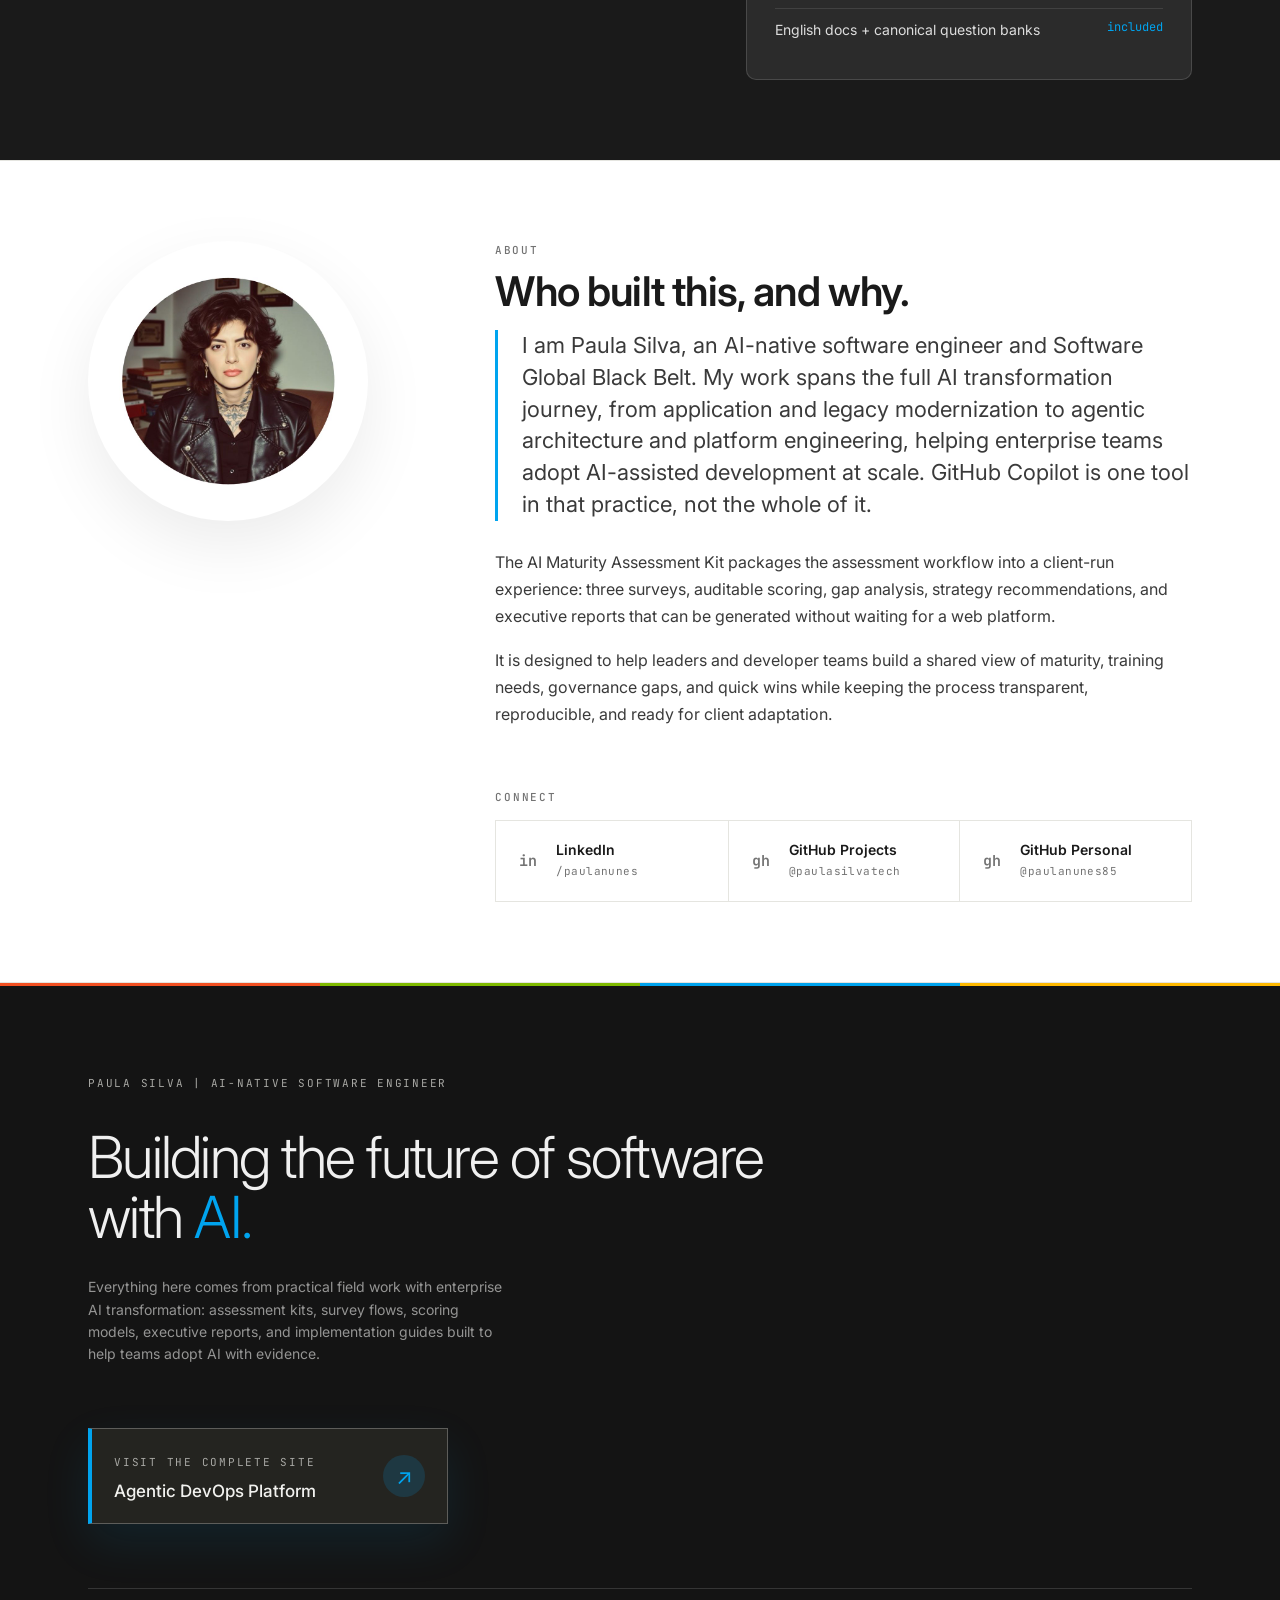
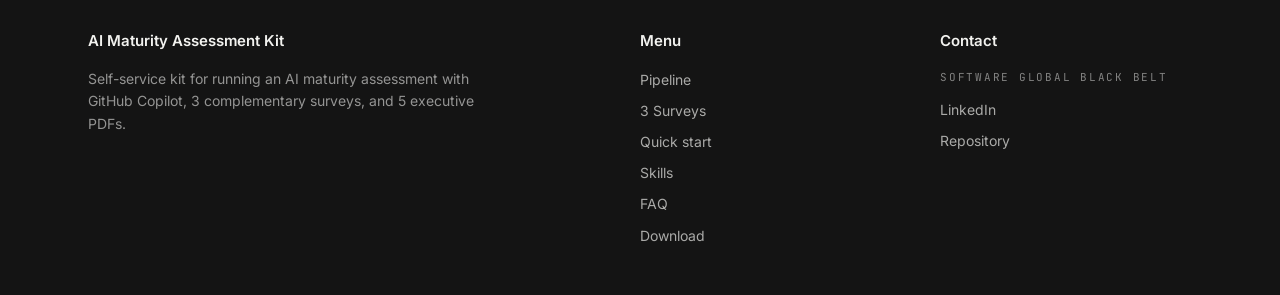
==== commit d6e196d9: "fix: point footer hub button to Agentic DevOps Platform hub Match the frontier-cockpit footer patter" ====
--- a/docs/index.html
+++ b/docs/index.html
@@ -34,7 +34,7 @@
     <link
       href="https://fonts.googleapis.com/css2?family=Inter:wght@300;400;500;600;700;800;900&family=JetBrains+Mono:wght@400;500;600&display=swap"
       rel="stylesheet">
-    <link rel="stylesheet" href="styles.css?v=20260703-frontier2">
+    <link rel="stylesheet" href="styles.css?v=20260703-frontier3">
     <link rel="icon" type="image/svg+xml"
       href='data:image/svg+xml;utf8,<svg xmlns="http://www.w3.org/2000/svg" viewBox="0 0 1914 1062"><path fill="%23F25022" d="M532 131 L36 462 L13 497 L13 560 L23 582 L48 604 L521 923 L539 926 L539 699 L547 680 L314 530 L527 395 L551 371 L558 347 L558 155 L547 135 Z"/><path fill="%237FBA00" d="M551 681 L542 693 L540 700 L540 917 L546 930 L558 940 L571 943 L778 943 L788 941 L798 935 L809 910 L809 702 L807 694 L799 682 L784 674 L566 674 Z"/><path fill="%23FFB900" d="M1390 16 L1208 13 L1184 23 L1171 38 L768 1009 L768 1026 L778 1038 L957 1042 L975 1037 L995 1017 L1346 179 L1349 145 L1367 129 L1401 47 L1402 31 Z"/><path fill="%2300A4EF" d="M1369 131 L1350 149 L1349 355 L1354 369 L1385 399 L1592 528 L1373 667 L1354 688 L1349 703 L1349 907 L1361 924 L1377 926 L1871 595 L1893 563 L1894 501 L1885 477 L1863 456 L1398 142 Z"/></svg>'>
   </head>
@@ -47,7 +47,7 @@
       </main>
     </div>
     <noscript>Ative JavaScript para visualizar o mini-site.</noscript>
-    <script src="app.js?v=20260703-frontier2" defer></script>
+    <script src="app.js?v=20260703-frontier3" defer></script>
   </body>
 
 </html>
